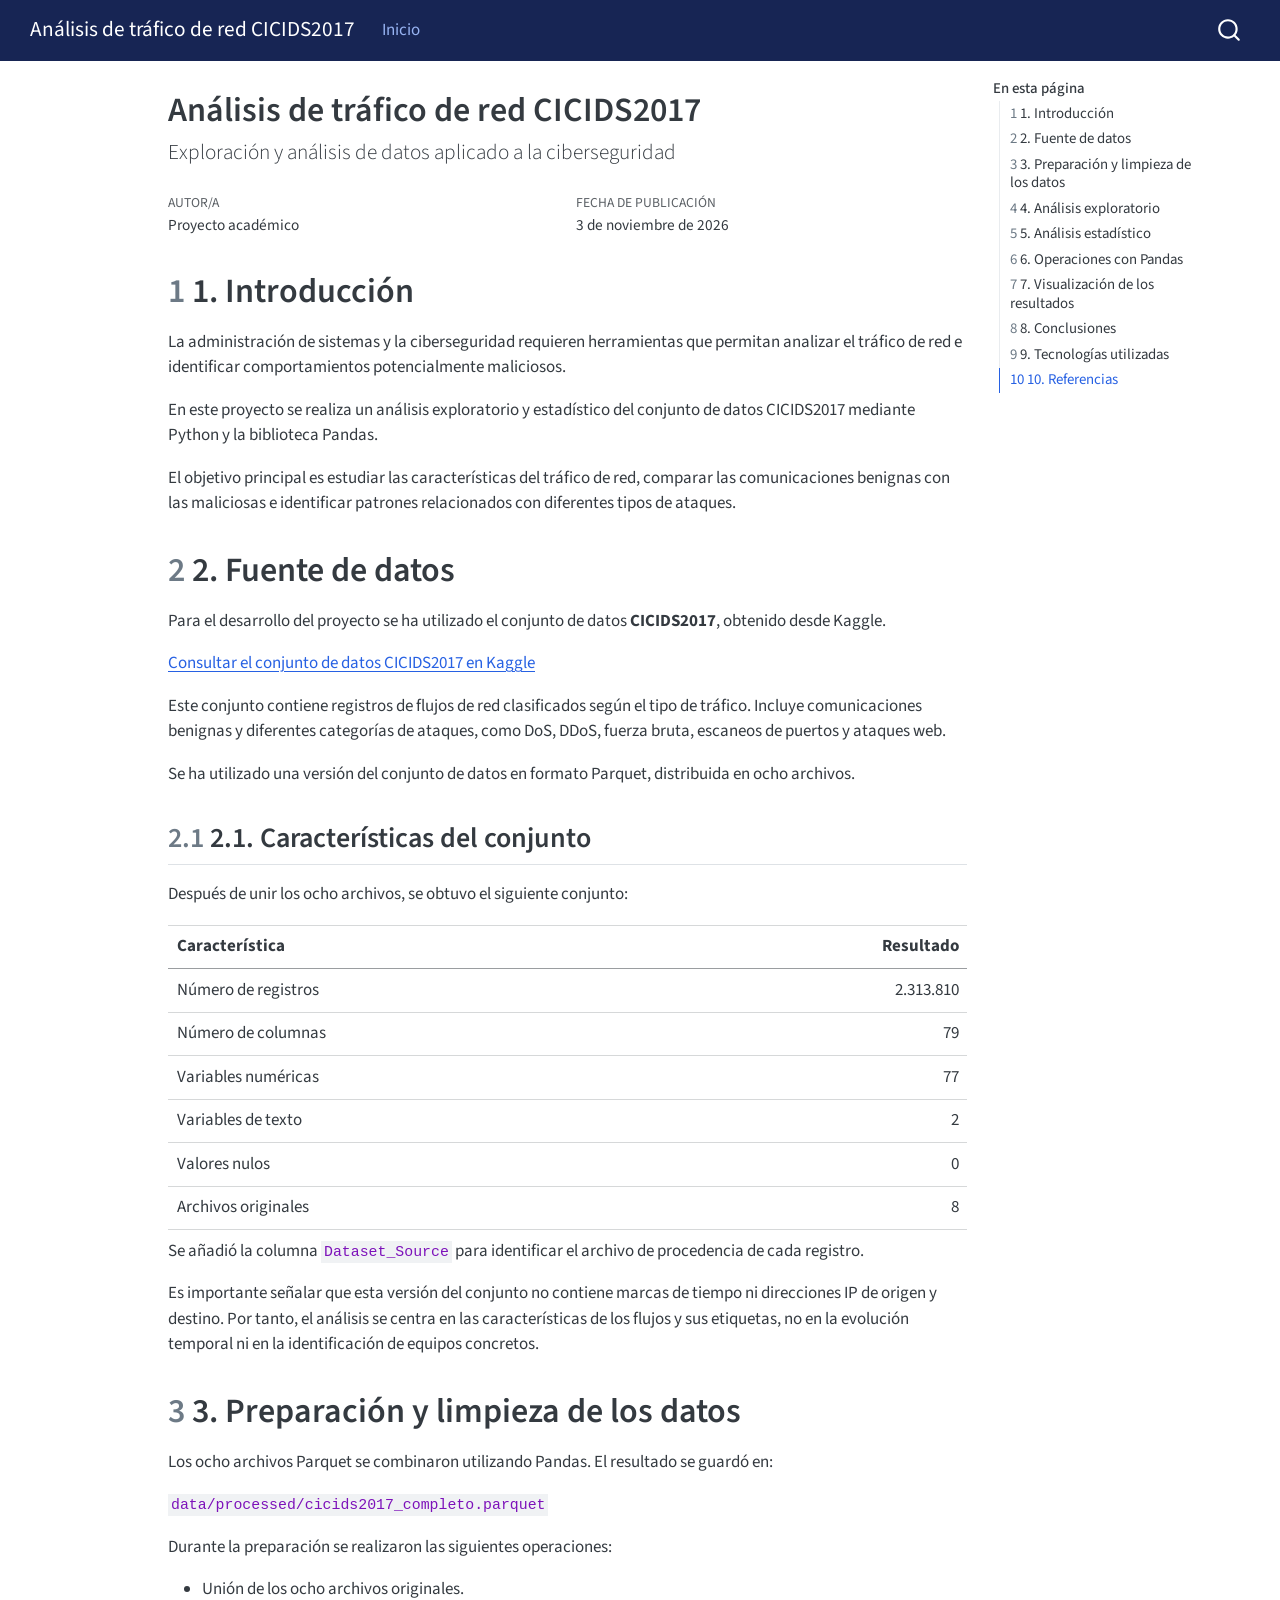
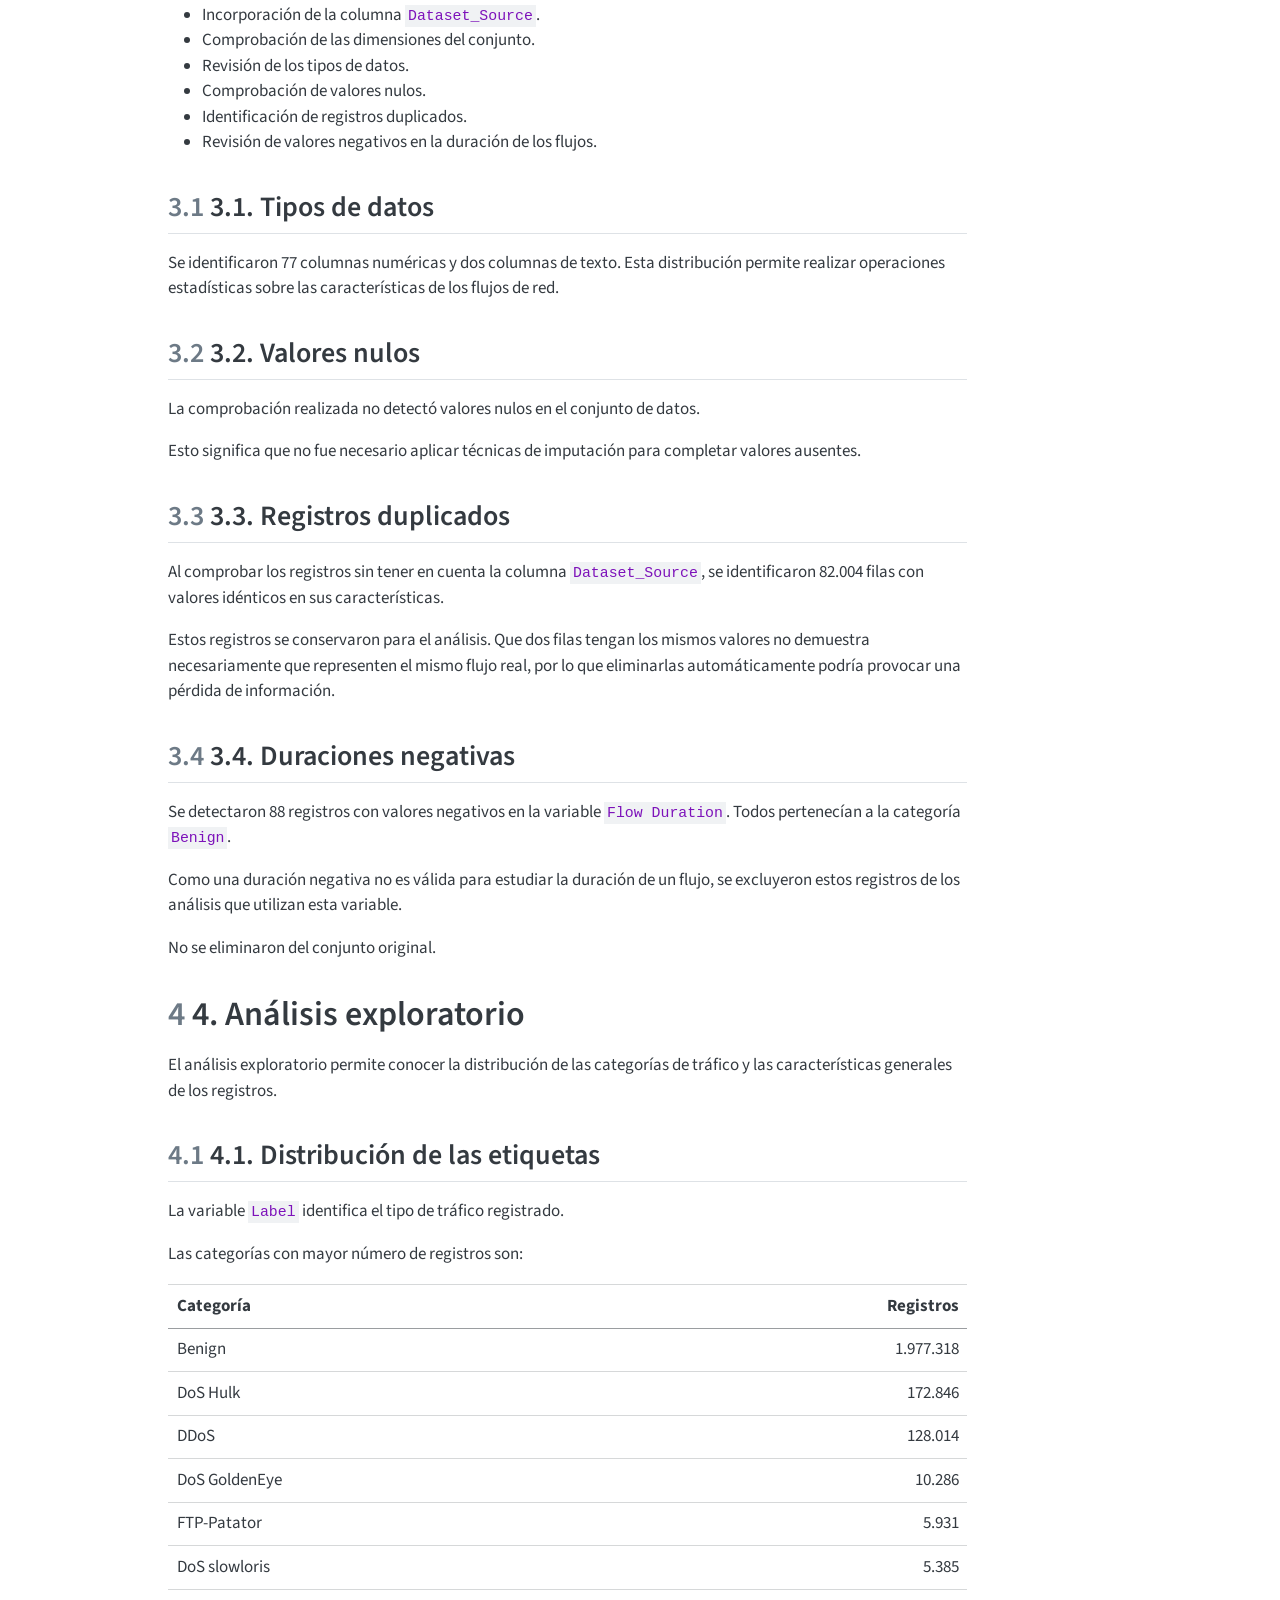
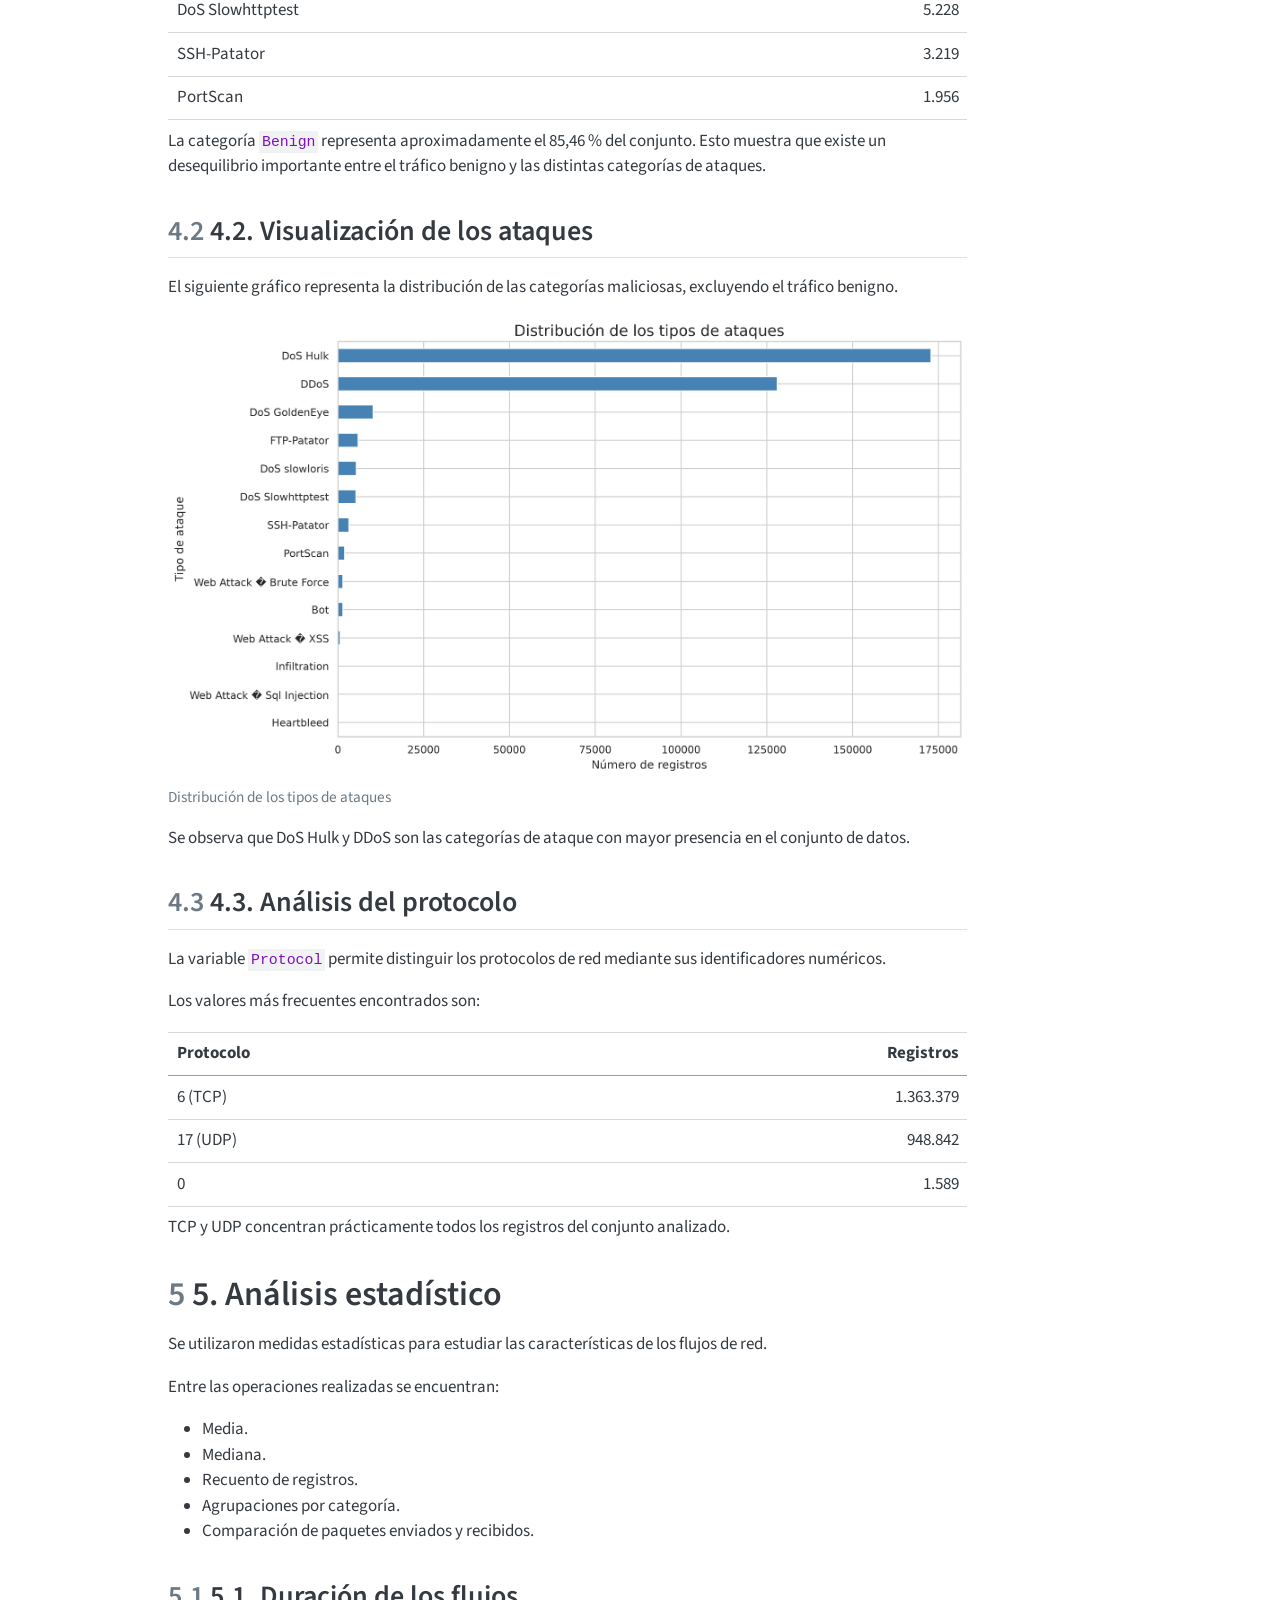
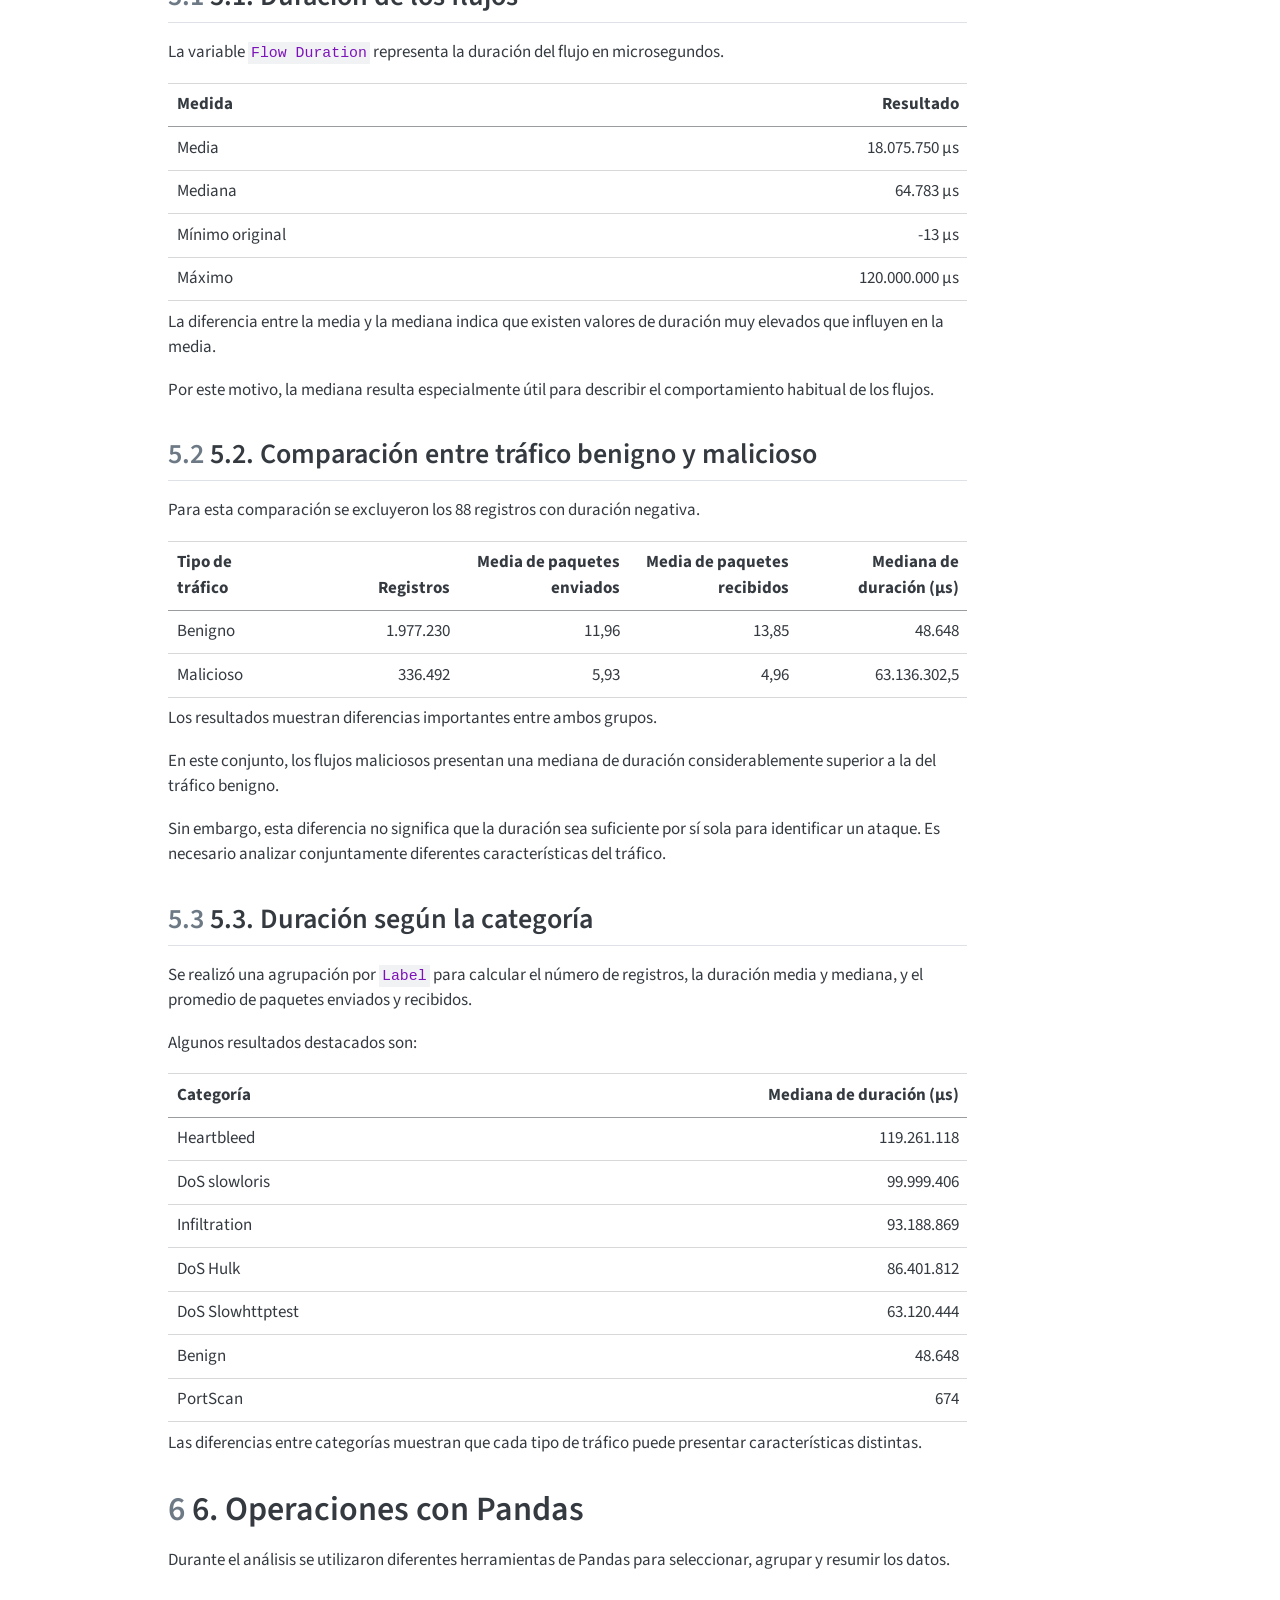
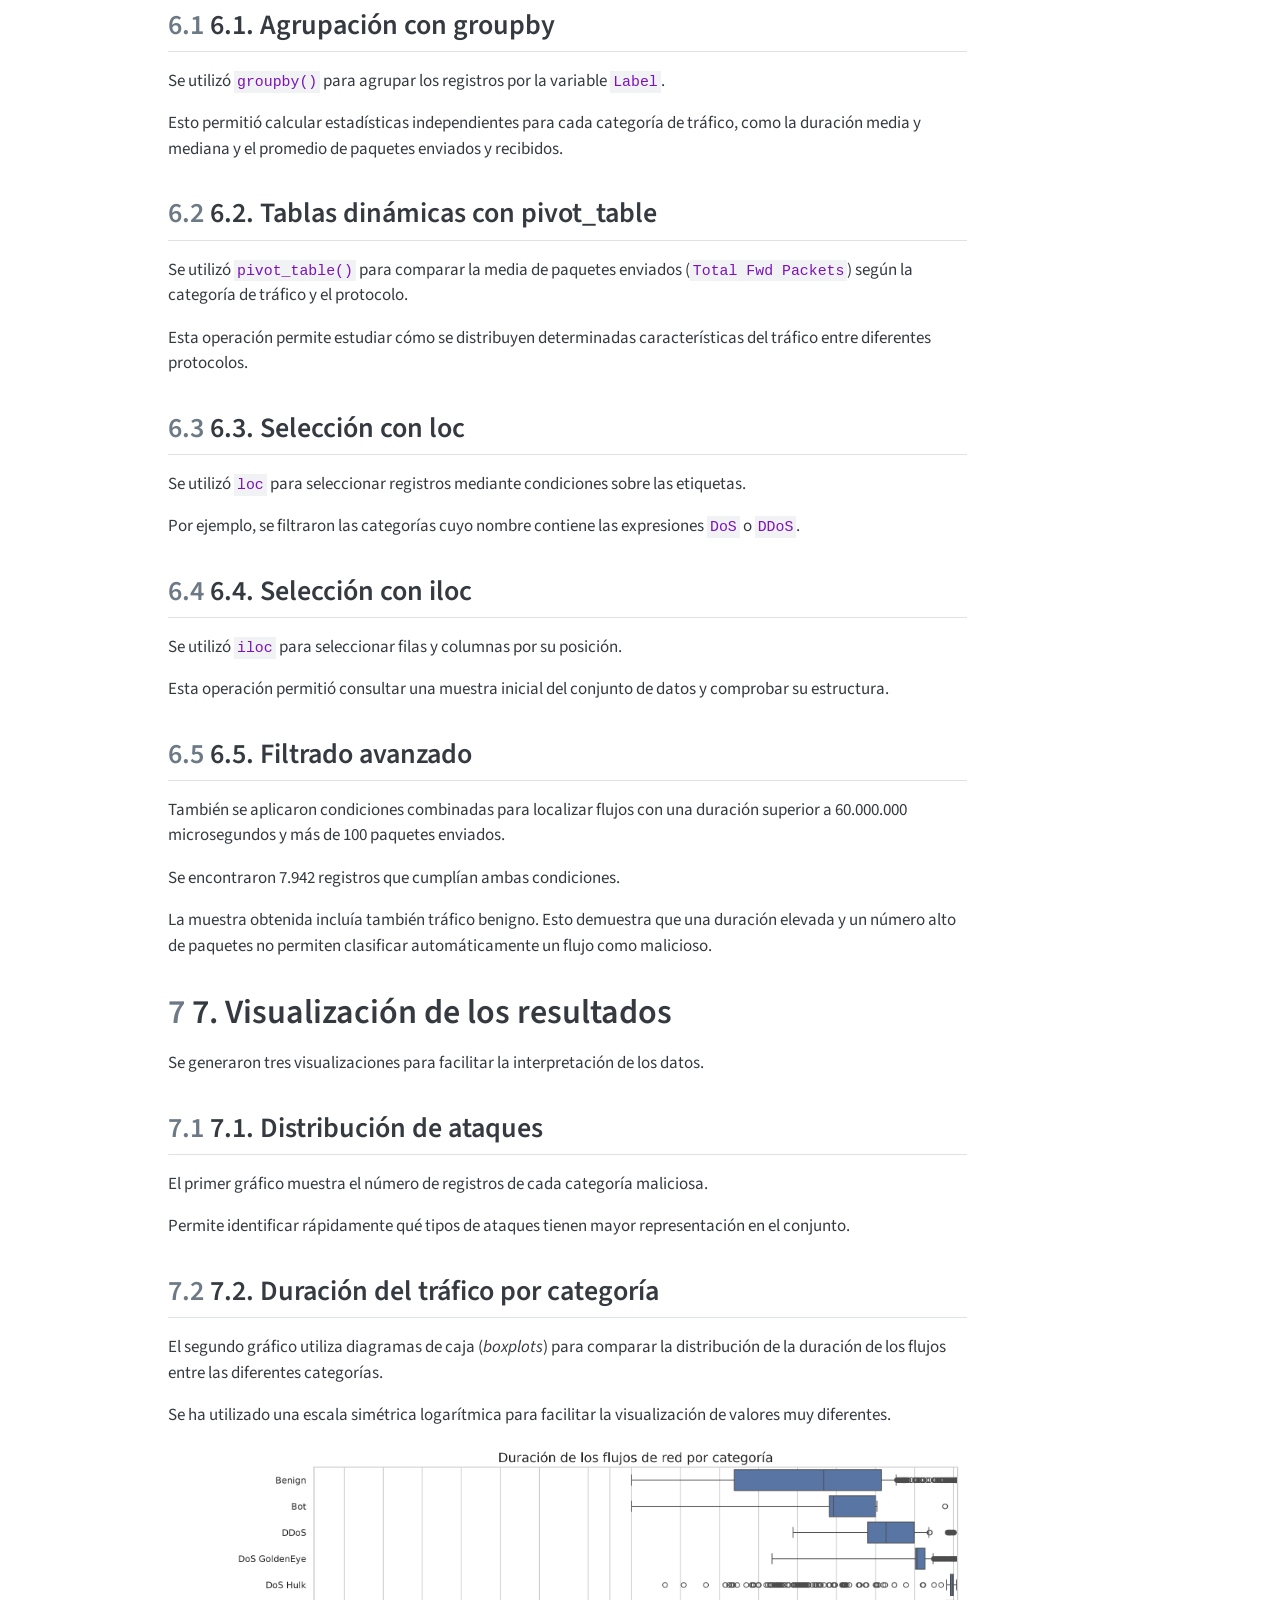
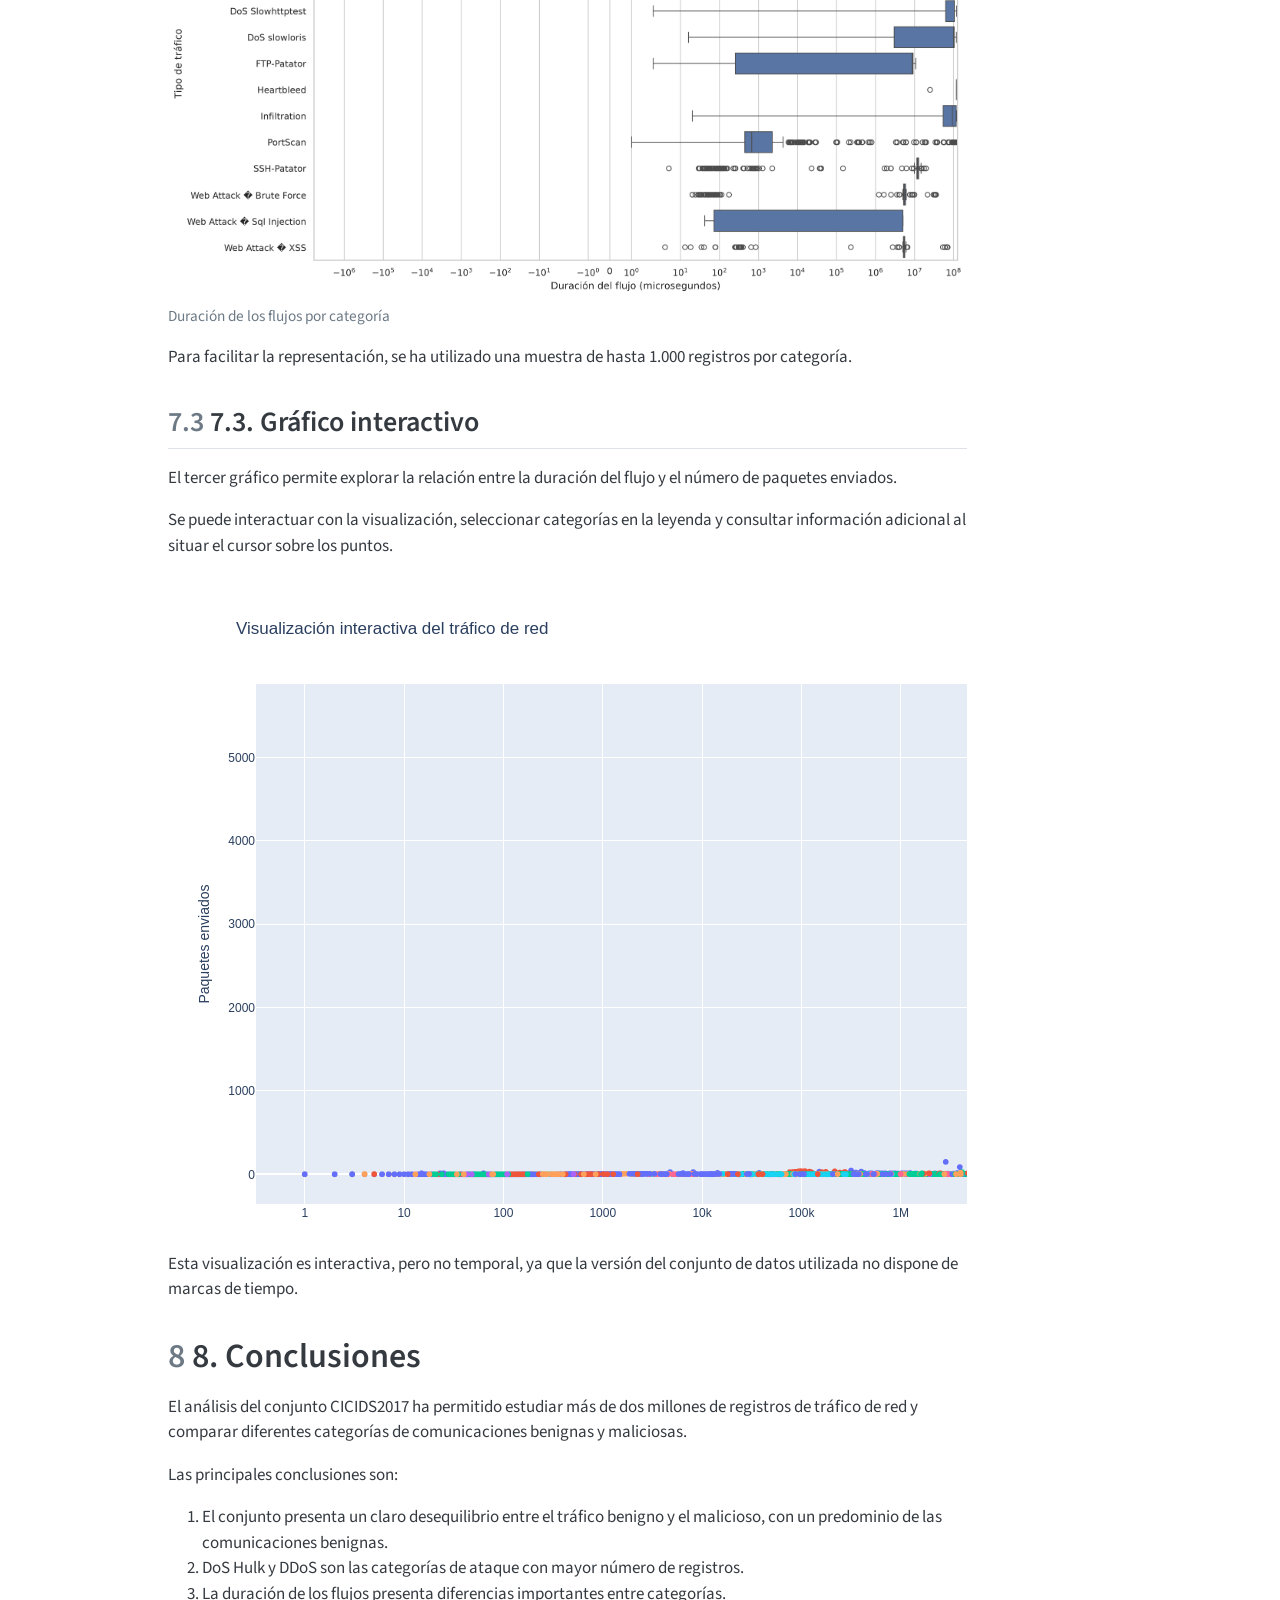
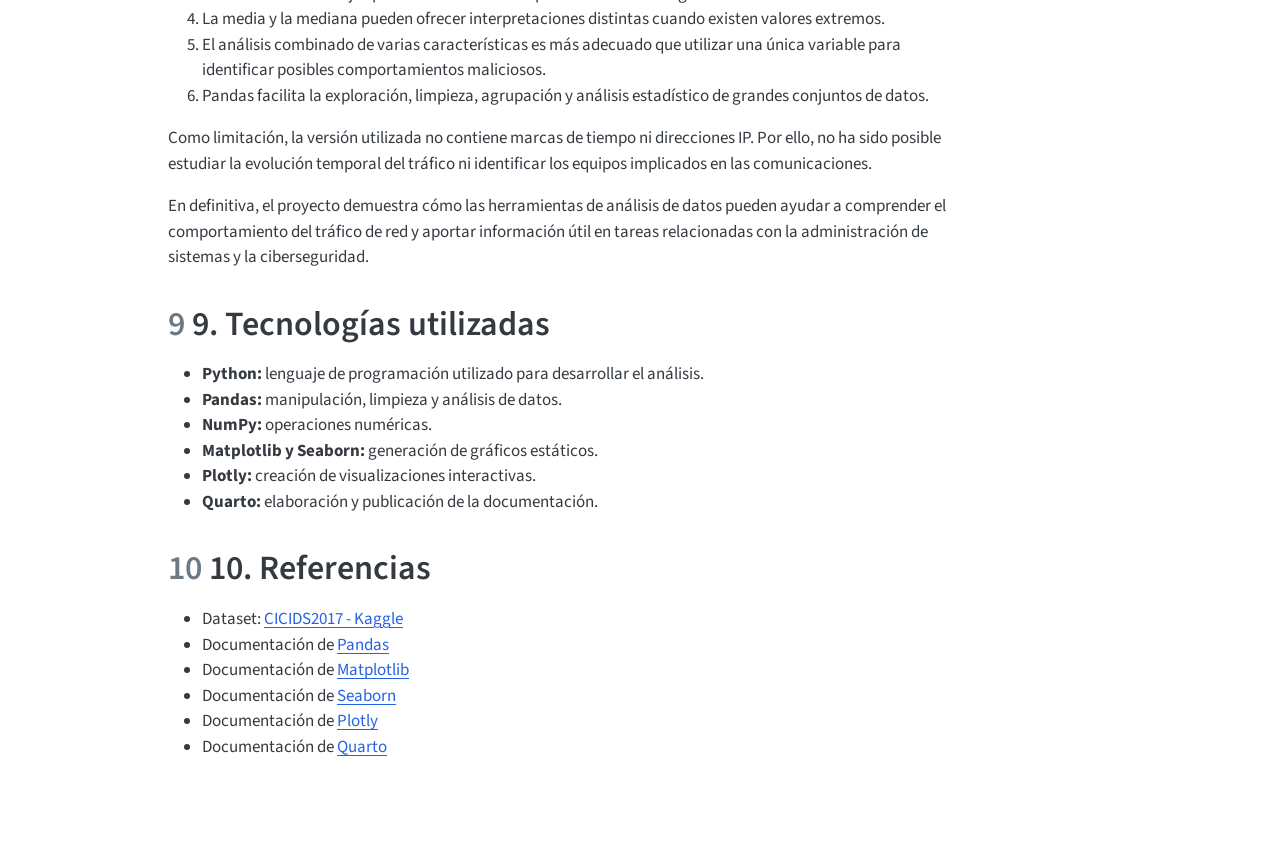
==== docs/index.html @ 54798faa "Añadir análisis CICIDS2017 y documentación web" ====
<!DOCTYPE html>
<html xmlns="http://www.w3.org/1999/xhtml" lang="es" xml:lang="es"><head>

<meta charset="utf-8">
<meta name="generator" content="quarto-1.10.18">

<meta name="viewport" content="width=device-width, initial-scale=1.0, user-scalable=yes">

<meta name="author" content="Proyecto académico">

<title>Análisis de tráfico de red CICIDS2017</title>
<style>
/* Default styles provided by pandoc.
** See https://pandoc.org/MANUAL.html#variables-for-html for config info.
*/
span.smallcaps{font-variant: small-caps;}
div.columns{display: flex; gap: 1.5em;}
div.column{flex: auto;}
@media screen {
div.columns{gap: min(4vw, 1.5em);}
div.column{overflow-x: auto;}
}
div.hanging-indent{margin-left: 1.5em; text-indent: -1.5em;}
ul.task-list{list-style: none;}
ul.task-list li input[type="checkbox"] {
  width: 0.8em;
  margin: 0 0.8em 0.2em -1em; /* quarto-specific, see https://github.com/quarto-dev/quarto-cli/issues/4556 */ 
  vertical-align: middle;
}
</style>


<script src="site_libs/quarto-nav/quarto-nav.js"></script>
<script src="site_libs/quarto-nav/headroom.min.js"></script>
<script src="site_libs/clipboard/clipboard.min.js"></script>
<script src="site_libs/quarto-search/autocomplete.umd.js"></script>
<script src="site_libs/quarto-search/fuse.min.js"></script>
<script src="site_libs/quarto-search/quarto-search.js"></script>
<meta name="quarto:offset" content="./">
<script src="site_libs/quarto-html/quarto.js" type="module"></script>
<script src="site_libs/quarto-html/tabsets/tabsets.js" type="module"></script>
<script src="site_libs/quarto-html/popper.min.js"></script>
<script src="site_libs/quarto-html/tippy.umd.min.js"></script>
<script src="site_libs/quarto-html/anchor.min.js"></script>
<link href="site_libs/quarto-html/tippy.css" rel="stylesheet">
<link href="site_libs/quarto-html/quarto-syntax-highlighting-64a204ab8560d761af7679ceaba22944.css" rel="stylesheet" id="quarto-text-highlighting-styles">
<script src="site_libs/bootstrap/bootstrap.min.js"></script>
<link href="site_libs/bootstrap/bootstrap-icons.css" rel="stylesheet">
<link href="site_libs/bootstrap/bootstrap-c10bea6539f3a18bd2d6ac4b87f05c01.min.css" rel="stylesheet" append-hash="true" id="quarto-bootstrap" data-mode="light">
<script id="quarto-search-options" type="application/json">{
  "location": "navbar",
  "copy-button": false,
  "collapse-after": 3,
  "panel-placement": "end",
  "type": "overlay",
  "limit": 50,
  "keyboard-shortcut": [
    "f",
    "/",
    "s"
  ],
  "show-item-context": false,
  "language": {
    "search-no-results-text": "No se han encontrado resultados",
    "search-matching-documents-text": "documentos encontrados",
    "search-copy-link-title": "Copiar el enlace en la búsqueda",
    "search-hide-matches-text": "Ocultar resultados adicionales",
    "search-more-match-text": "resultado adicional en este documento",
    "search-more-matches-text": "resultados adicionales en este documento",
    "search-clear-button-title": "Borrar",
    "search-text-placeholder": "",
    "search-detached-cancel-button-title": "Cancelar",
    "search-submit-button-title": "Enviar",
    "search-label": "Buscar"
  }
}</script>


</head>

<body class="nav-fixed quarto-light">

<div id="quarto-search-results"></div>
  <header id="quarto-header" class="headroom fixed-top">
    <nav class="navbar navbar-expand-lg " data-bs-theme="dark">
      <div class="navbar-container container-fluid">
      <div class="navbar-brand-container mx-auto">
    <a class="navbar-brand" href="./index.html">
    <span class="navbar-title">Análisis de tráfico de red CICIDS2017</span>
    </a>
  </div>
            <div id="quarto-search" class="" title="Buscar"></div>
          <button class="navbar-toggler" type="button" data-bs-toggle="collapse" data-bs-target="#navbarCollapse" aria-controls="navbarCollapse" role="menu" aria-expanded="false" aria-label="Navegación de palanca" onclick="if (window.quartoToggleHeadroom) { window.quartoToggleHeadroom(); }">
  <span class="navbar-toggler-icon"></span>
</button>
          <div class="collapse navbar-collapse" id="navbarCollapse">
            <ul class="navbar-nav navbar-nav-scroll me-auto">
  <li class="nav-item">
    <a class="nav-link active" href="./index.html" aria-current="page"> 
<span class="menu-text">Inicio</span></a>
  </li>  
</ul>
          </div> <!-- /navcollapse -->
            <div class="quarto-navbar-tools">
</div>
      </div> <!-- /container-fluid -->
    </nav>
</header>
<!-- content -->
<div id="quarto-content" class="quarto-container page-columns page-rows-contents page-layout-article page-navbar">
<!-- sidebar -->
<!-- margin-sidebar -->
    <div id="quarto-margin-sidebar" class="sidebar margin-sidebar">
        <nav id="TOC" role="doc-toc" class="toc-active">
    <h2 id="toc-title">En esta página</h2>
   
  <ul>
  <li><a href="#introducción" id="toc-introducción" class="nav-link active" data-scroll-target="#introducción"><span class="header-section-number">1</span> 1. Introducción</a></li>
  <li><a href="#fuente-de-datos" id="toc-fuente-de-datos" class="nav-link" data-scroll-target="#fuente-de-datos"><span class="header-section-number">2</span> 2. Fuente de datos</a>
  <ul class="collapse">
  <li><a href="#características-del-conjunto" id="toc-características-del-conjunto" class="nav-link" data-scroll-target="#características-del-conjunto"><span class="header-section-number">2.1</span> 2.1. Características del conjunto</a></li>
  </ul></li>
  <li><a href="#preparación-y-limpieza-de-los-datos" id="toc-preparación-y-limpieza-de-los-datos" class="nav-link" data-scroll-target="#preparación-y-limpieza-de-los-datos"><span class="header-section-number">3</span> 3. Preparación y limpieza de los datos</a>
  <ul class="collapse">
  <li><a href="#tipos-de-datos" id="toc-tipos-de-datos" class="nav-link" data-scroll-target="#tipos-de-datos"><span class="header-section-number">3.1</span> 3.1. Tipos de datos</a></li>
  <li><a href="#valores-nulos" id="toc-valores-nulos" class="nav-link" data-scroll-target="#valores-nulos"><span class="header-section-number">3.2</span> 3.2. Valores nulos</a></li>
  <li><a href="#registros-duplicados" id="toc-registros-duplicados" class="nav-link" data-scroll-target="#registros-duplicados"><span class="header-section-number">3.3</span> 3.3. Registros duplicados</a></li>
  <li><a href="#duraciones-negativas" id="toc-duraciones-negativas" class="nav-link" data-scroll-target="#duraciones-negativas"><span class="header-section-number">3.4</span> 3.4. Duraciones negativas</a></li>
  </ul></li>
  <li><a href="#análisis-exploratorio" id="toc-análisis-exploratorio" class="nav-link" data-scroll-target="#análisis-exploratorio"><span class="header-section-number">4</span> 4. Análisis exploratorio</a>
  <ul class="collapse">
  <li><a href="#distribución-de-las-etiquetas" id="toc-distribución-de-las-etiquetas" class="nav-link" data-scroll-target="#distribución-de-las-etiquetas"><span class="header-section-number">4.1</span> 4.1. Distribución de las etiquetas</a></li>
  <li><a href="#visualización-de-los-ataques" id="toc-visualización-de-los-ataques" class="nav-link" data-scroll-target="#visualización-de-los-ataques"><span class="header-section-number">4.2</span> 4.2. Visualización de los ataques</a></li>
  <li><a href="#análisis-del-protocolo" id="toc-análisis-del-protocolo" class="nav-link" data-scroll-target="#análisis-del-protocolo"><span class="header-section-number">4.3</span> 4.3. Análisis del protocolo</a></li>
  </ul></li>
  <li><a href="#análisis-estadístico" id="toc-análisis-estadístico" class="nav-link" data-scroll-target="#análisis-estadístico"><span class="header-section-number">5</span> 5. Análisis estadístico</a>
  <ul class="collapse">
  <li><a href="#duración-de-los-flujos" id="toc-duración-de-los-flujos" class="nav-link" data-scroll-target="#duración-de-los-flujos"><span class="header-section-number">5.1</span> 5.1. Duración de los flujos</a></li>
  <li><a href="#comparación-entre-tráfico-benigno-y-malicioso" id="toc-comparación-entre-tráfico-benigno-y-malicioso" class="nav-link" data-scroll-target="#comparación-entre-tráfico-benigno-y-malicioso"><span class="header-section-number">5.2</span> 5.2. Comparación entre tráfico benigno y malicioso</a></li>
  <li><a href="#duración-según-la-categoría" id="toc-duración-según-la-categoría" class="nav-link" data-scroll-target="#duración-según-la-categoría"><span class="header-section-number">5.3</span> 5.3. Duración según la categoría</a></li>
  </ul></li>
  <li><a href="#operaciones-con-pandas" id="toc-operaciones-con-pandas" class="nav-link" data-scroll-target="#operaciones-con-pandas"><span class="header-section-number">6</span> 6. Operaciones con Pandas</a>
  <ul class="collapse">
  <li><a href="#agrupación-con-groupby" id="toc-agrupación-con-groupby" class="nav-link" data-scroll-target="#agrupación-con-groupby"><span class="header-section-number">6.1</span> 6.1. Agrupación con groupby</a></li>
  <li><a href="#tablas-dinámicas-con-pivot_table" id="toc-tablas-dinámicas-con-pivot_table" class="nav-link" data-scroll-target="#tablas-dinámicas-con-pivot_table"><span class="header-section-number">6.2</span> 6.2. Tablas dinámicas con pivot_table</a></li>
  <li><a href="#selección-con-loc" id="toc-selección-con-loc" class="nav-link" data-scroll-target="#selección-con-loc"><span class="header-section-number">6.3</span> 6.3. Selección con loc</a></li>
  <li><a href="#selección-con-iloc" id="toc-selección-con-iloc" class="nav-link" data-scroll-target="#selección-con-iloc"><span class="header-section-number">6.4</span> 6.4. Selección con iloc</a></li>
  <li><a href="#filtrado-avanzado" id="toc-filtrado-avanzado" class="nav-link" data-scroll-target="#filtrado-avanzado"><span class="header-section-number">6.5</span> 6.5. Filtrado avanzado</a></li>
  </ul></li>
  <li><a href="#visualización-de-los-resultados" id="toc-visualización-de-los-resultados" class="nav-link" data-scroll-target="#visualización-de-los-resultados"><span class="header-section-number">7</span> 7. Visualización de los resultados</a>
  <ul class="collapse">
  <li><a href="#distribución-de-ataques" id="toc-distribución-de-ataques" class="nav-link" data-scroll-target="#distribución-de-ataques"><span class="header-section-number">7.1</span> 7.1. Distribución de ataques</a></li>
  <li><a href="#duración-del-tráfico-por-categoría" id="toc-duración-del-tráfico-por-categoría" class="nav-link" data-scroll-target="#duración-del-tráfico-por-categoría"><span class="header-section-number">7.2</span> 7.2. Duración del tráfico por categoría</a></li>
  <li><a href="#gráfico-interactivo" id="toc-gráfico-interactivo" class="nav-link" data-scroll-target="#gráfico-interactivo"><span class="header-section-number">7.3</span> 7.3. Gráfico interactivo</a></li>
  </ul></li>
  <li><a href="#conclusiones" id="toc-conclusiones" class="nav-link" data-scroll-target="#conclusiones"><span class="header-section-number">8</span> 8. Conclusiones</a></li>
  <li><a href="#tecnologías-utilizadas" id="toc-tecnologías-utilizadas" class="nav-link" data-scroll-target="#tecnologías-utilizadas"><span class="header-section-number">9</span> 9. Tecnologías utilizadas</a></li>
  <li><a href="#referencias" id="toc-referencias" class="nav-link" data-scroll-target="#referencias"><span class="header-section-number">10</span> 10. Referencias</a></li>
  </ul>
</nav>
    </div>
<!-- main -->
<main class="content" id="quarto-document-content">

<header id="title-block-header" class="quarto-title-block default">
<div class="quarto-title">
<h1 class="title">Análisis de tráfico de red CICIDS2017</h1>
<p class="subtitle lead">Exploración y análisis de datos aplicado a la ciberseguridad</p>
</div>



<div class="quarto-title-meta">

    <div>
    <div class="quarto-title-meta-heading">Autor/a</div>
    <div class="quarto-title-meta-contents">
             <p>Proyecto académico </p>
          </div>
  </div>
    
    <div>
    <div class="quarto-title-meta-heading">Fecha de publicación</div>
    <div class="quarto-title-meta-contents">
      <p class="date">3 de noviembre de 2026</p>
    </div>
  </div>
  
    
  </div>
  


</header>


<section id="introducción" class="level1" data-number="1">
<h1 data-number="1"><span class="header-section-number">1</span> 1. Introducción</h1>
<p>La administración de sistemas y la ciberseguridad requieren herramientas que permitan analizar el tráfico de red e identificar comportamientos potencialmente maliciosos.</p>
<p>En este proyecto se realiza un análisis exploratorio y estadístico del conjunto de datos CICIDS2017 mediante Python y la biblioteca Pandas.</p>
<p>El objetivo principal es estudiar las características del tráfico de red, comparar las comunicaciones benignas con las maliciosas e identificar patrones relacionados con diferentes tipos de ataques.</p>
</section>
<section id="fuente-de-datos" class="level1" data-number="2">
<h1 data-number="2"><span class="header-section-number">2</span> 2. Fuente de datos</h1>
<p>Para el desarrollo del proyecto se ha utilizado el conjunto de datos <strong>CICIDS2017</strong>, obtenido desde Kaggle.</p>
<p><a href="https://www.kaggle.com/datasets/dhoogla/cicids2017">Consultar el conjunto de datos CICIDS2017 en Kaggle</a></p>
<p>Este conjunto contiene registros de flujos de red clasificados según el tipo de tráfico. Incluye comunicaciones benignas y diferentes categorías de ataques, como DoS, DDoS, fuerza bruta, escaneos de puertos y ataques web.</p>
<p>Se ha utilizado una versión del conjunto de datos en formato Parquet, distribuida en ocho archivos.</p>
<section id="características-del-conjunto" class="level2" data-number="2.1">
<h2 data-number="2.1" class="anchored" data-anchor-id="características-del-conjunto"><span class="header-section-number">2.1</span> 2.1. Características del conjunto</h2>
<p>Después de unir los ocho archivos, se obtuvo el siguiente conjunto:</p>
<table class="caption-top table">
<thead>
<tr class="header">
<th>Característica</th>
<th style="text-align: right;">Resultado</th>
</tr>
</thead>
<tbody>
<tr class="odd">
<td>Número de registros</td>
<td style="text-align: right;">2.313.810</td>
</tr>
<tr class="even">
<td>Número de columnas</td>
<td style="text-align: right;">79</td>
</tr>
<tr class="odd">
<td>Variables numéricas</td>
<td style="text-align: right;">77</td>
</tr>
<tr class="even">
<td>Variables de texto</td>
<td style="text-align: right;">2</td>
</tr>
<tr class="odd">
<td>Valores nulos</td>
<td style="text-align: right;">0</td>
</tr>
<tr class="even">
<td>Archivos originales</td>
<td style="text-align: right;">8</td>
</tr>
</tbody>
</table>
<p>Se añadió la columna <code>Dataset_Source</code> para identificar el archivo de procedencia de cada registro.</p>
<p>Es importante señalar que esta versión del conjunto no contiene marcas de tiempo ni direcciones IP de origen y destino. Por tanto, el análisis se centra en las características de los flujos y sus etiquetas, no en la evolución temporal ni en la identificación de equipos concretos.</p>
</section>
</section>
<section id="preparación-y-limpieza-de-los-datos" class="level1" data-number="3">
<h1 data-number="3"><span class="header-section-number">3</span> 3. Preparación y limpieza de los datos</h1>
<p>Los ocho archivos Parquet se combinaron utilizando Pandas. El resultado se guardó en:</p>
<p><code>data/processed/cicids2017_completo.parquet</code></p>
<p>Durante la preparación se realizaron las siguientes operaciones:</p>
<ul>
<li>Unión de los ocho archivos originales.</li>
<li>Incorporación de la columna <code>Dataset_Source</code>.</li>
<li>Comprobación de las dimensiones del conjunto.</li>
<li>Revisión de los tipos de datos.</li>
<li>Comprobación de valores nulos.</li>
<li>Identificación de registros duplicados.</li>
<li>Revisión de valores negativos en la duración de los flujos.</li>
</ul>
<section id="tipos-de-datos" class="level2" data-number="3.1">
<h2 data-number="3.1" class="anchored" data-anchor-id="tipos-de-datos"><span class="header-section-number">3.1</span> 3.1. Tipos de datos</h2>
<p>Se identificaron 77 columnas numéricas y dos columnas de texto. Esta distribución permite realizar operaciones estadísticas sobre las características de los flujos de red.</p>
</section>
<section id="valores-nulos" class="level2" data-number="3.2">
<h2 data-number="3.2" class="anchored" data-anchor-id="valores-nulos"><span class="header-section-number">3.2</span> 3.2. Valores nulos</h2>
<p>La comprobación realizada no detectó valores nulos en el conjunto de datos.</p>
<p>Esto significa que no fue necesario aplicar técnicas de imputación para completar valores ausentes.</p>
</section>
<section id="registros-duplicados" class="level2" data-number="3.3">
<h2 data-number="3.3" class="anchored" data-anchor-id="registros-duplicados"><span class="header-section-number">3.3</span> 3.3. Registros duplicados</h2>
<p>Al comprobar los registros sin tener en cuenta la columna <code>Dataset_Source</code>, se identificaron 82.004 filas con valores idénticos en sus características.</p>
<p>Estos registros se conservaron para el análisis. Que dos filas tengan los mismos valores no demuestra necesariamente que representen el mismo flujo real, por lo que eliminarlas automáticamente podría provocar una pérdida de información.</p>
</section>
<section id="duraciones-negativas" class="level2" data-number="3.4">
<h2 data-number="3.4" class="anchored" data-anchor-id="duraciones-negativas"><span class="header-section-number">3.4</span> 3.4. Duraciones negativas</h2>
<p>Se detectaron 88 registros con valores negativos en la variable <code>Flow Duration</code>. Todos pertenecían a la categoría <code>Benign</code>.</p>
<p>Como una duración negativa no es válida para estudiar la duración de un flujo, se excluyeron estos registros de los análisis que utilizan esta variable.</p>
<p>No se eliminaron del conjunto original.</p>
</section>
</section>
<section id="análisis-exploratorio" class="level1" data-number="4">
<h1 data-number="4"><span class="header-section-number">4</span> 4. Análisis exploratorio</h1>
<p>El análisis exploratorio permite conocer la distribución de las categorías de tráfico y las características generales de los registros.</p>
<section id="distribución-de-las-etiquetas" class="level2" data-number="4.1">
<h2 data-number="4.1" class="anchored" data-anchor-id="distribución-de-las-etiquetas"><span class="header-section-number">4.1</span> 4.1. Distribución de las etiquetas</h2>
<p>La variable <code>Label</code> identifica el tipo de tráfico registrado.</p>
<p>Las categorías con mayor número de registros son:</p>
<table class="caption-top table">
<thead>
<tr class="header">
<th>Categoría</th>
<th style="text-align: right;">Registros</th>
</tr>
</thead>
<tbody>
<tr class="odd">
<td>Benign</td>
<td style="text-align: right;">1.977.318</td>
</tr>
<tr class="even">
<td>DoS Hulk</td>
<td style="text-align: right;">172.846</td>
</tr>
<tr class="odd">
<td>DDoS</td>
<td style="text-align: right;">128.014</td>
</tr>
<tr class="even">
<td>DoS GoldenEye</td>
<td style="text-align: right;">10.286</td>
</tr>
<tr class="odd">
<td>FTP-Patator</td>
<td style="text-align: right;">5.931</td>
</tr>
<tr class="even">
<td>DoS slowloris</td>
<td style="text-align: right;">5.385</td>
</tr>
<tr class="odd">
<td>DoS Slowhttptest</td>
<td style="text-align: right;">5.228</td>
</tr>
<tr class="even">
<td>SSH-Patator</td>
<td style="text-align: right;">3.219</td>
</tr>
<tr class="odd">
<td>PortScan</td>
<td style="text-align: right;">1.956</td>
</tr>
</tbody>
</table>
<p>La categoría <code>Benign</code> representa aproximadamente el 85,46 % del conjunto. Esto muestra que existe un desequilibrio importante entre el tráfico benigno y las distintas categorías de ataques.</p>
</section>
<section id="visualización-de-los-ataques" class="level2" data-number="4.2">
<h2 data-number="4.2" class="anchored" data-anchor-id="visualización-de-los-ataques"><span class="header-section-number">4.2</span> 4.2. Visualización de los ataques</h2>
<p>El siguiente gráfico representa la distribución de las categorías maliciosas, excluyendo el tráfico benigno.</p>
<div class="quarto-figure quarto-figure-center">
<figure class="figure">
<p><img src="images/01_distribucion_ataques.png" class="img-fluid figure-img"></p>
<figcaption>Distribución de los tipos de ataques</figcaption>
</figure>
</div>
<p>Se observa que DoS Hulk y DDoS son las categorías de ataque con mayor presencia en el conjunto de datos.</p>
</section>
<section id="análisis-del-protocolo" class="level2" data-number="4.3">
<h2 data-number="4.3" class="anchored" data-anchor-id="análisis-del-protocolo"><span class="header-section-number">4.3</span> 4.3. Análisis del protocolo</h2>
<p>La variable <code>Protocol</code> permite distinguir los protocolos de red mediante sus identificadores numéricos.</p>
<p>Los valores más frecuentes encontrados son:</p>
<table class="caption-top table">
<thead>
<tr class="header">
<th>Protocolo</th>
<th style="text-align: right;">Registros</th>
</tr>
</thead>
<tbody>
<tr class="odd">
<td>6 (TCP)</td>
<td style="text-align: right;">1.363.379</td>
</tr>
<tr class="even">
<td>17 (UDP)</td>
<td style="text-align: right;">948.842</td>
</tr>
<tr class="odd">
<td>0</td>
<td style="text-align: right;">1.589</td>
</tr>
</tbody>
</table>
<p>TCP y UDP concentran prácticamente todos los registros del conjunto analizado.</p>
</section>
</section>
<section id="análisis-estadístico" class="level1" data-number="5">
<h1 data-number="5"><span class="header-section-number">5</span> 5. Análisis estadístico</h1>
<p>Se utilizaron medidas estadísticas para estudiar las características de los flujos de red.</p>
<p>Entre las operaciones realizadas se encuentran:</p>
<ul>
<li>Media.</li>
<li>Mediana.</li>
<li>Recuento de registros.</li>
<li>Agrupaciones por categoría.</li>
<li>Comparación de paquetes enviados y recibidos.</li>
</ul>
<section id="duración-de-los-flujos" class="level2" data-number="5.1">
<h2 data-number="5.1" class="anchored" data-anchor-id="duración-de-los-flujos"><span class="header-section-number">5.1</span> 5.1. Duración de los flujos</h2>
<p>La variable <code>Flow Duration</code> representa la duración del flujo en microsegundos.</p>
<table class="caption-top table">
<thead>
<tr class="header">
<th>Medida</th>
<th style="text-align: right;">Resultado</th>
</tr>
</thead>
<tbody>
<tr class="odd">
<td>Media</td>
<td style="text-align: right;">18.075.750 µs</td>
</tr>
<tr class="even">
<td>Mediana</td>
<td style="text-align: right;">64.783 µs</td>
</tr>
<tr class="odd">
<td>Mínimo original</td>
<td style="text-align: right;">-13 µs</td>
</tr>
<tr class="even">
<td>Máximo</td>
<td style="text-align: right;">120.000.000 µs</td>
</tr>
</tbody>
</table>
<p>La diferencia entre la media y la mediana indica que existen valores de duración muy elevados que influyen en la media.</p>
<p>Por este motivo, la mediana resulta especialmente útil para describir el comportamiento habitual de los flujos.</p>
</section>
<section id="comparación-entre-tráfico-benigno-y-malicioso" class="level2" data-number="5.2">
<h2 data-number="5.2" class="anchored" data-anchor-id="comparación-entre-tráfico-benigno-y-malicioso"><span class="header-section-number">5.2</span> 5.2. Comparación entre tráfico benigno y malicioso</h2>
<p>Para esta comparación se excluyeron los 88 registros con duración negativa.</p>
<table class="caption-top table">
<colgroup>
<col style="width: 15%">
<col style="width: 21%">
<col style="width: 21%">
<col style="width: 21%">
<col style="width: 21%">
</colgroup>
<thead>
<tr class="header">
<th>Tipo de tráfico</th>
<th style="text-align: right;">Registros</th>
<th style="text-align: right;">Media de paquetes enviados</th>
<th style="text-align: right;">Media de paquetes recibidos</th>
<th style="text-align: right;">Mediana de duración (µs)</th>
</tr>
</thead>
<tbody>
<tr class="odd">
<td>Benigno</td>
<td style="text-align: right;">1.977.230</td>
<td style="text-align: right;">11,96</td>
<td style="text-align: right;">13,85</td>
<td style="text-align: right;">48.648</td>
</tr>
<tr class="even">
<td>Malicioso</td>
<td style="text-align: right;">336.492</td>
<td style="text-align: right;">5,93</td>
<td style="text-align: right;">4,96</td>
<td style="text-align: right;">63.136.302,5</td>
</tr>
</tbody>
</table>
<p>Los resultados muestran diferencias importantes entre ambos grupos.</p>
<p>En este conjunto, los flujos maliciosos presentan una mediana de duración considerablemente superior a la del tráfico benigno.</p>
<p>Sin embargo, esta diferencia no significa que la duración sea suficiente por sí sola para identificar un ataque. Es necesario analizar conjuntamente diferentes características del tráfico.</p>
</section>
<section id="duración-según-la-categoría" class="level2" data-number="5.3">
<h2 data-number="5.3" class="anchored" data-anchor-id="duración-según-la-categoría"><span class="header-section-number">5.3</span> 5.3. Duración según la categoría</h2>
<p>Se realizó una agrupación por <code>Label</code> para calcular el número de registros, la duración media y mediana, y el promedio de paquetes enviados y recibidos.</p>
<p>Algunos resultados destacados son:</p>
<table class="caption-top table">
<thead>
<tr class="header">
<th>Categoría</th>
<th style="text-align: right;">Mediana de duración (µs)</th>
</tr>
</thead>
<tbody>
<tr class="odd">
<td>Heartbleed</td>
<td style="text-align: right;">119.261.118</td>
</tr>
<tr class="even">
<td>DoS slowloris</td>
<td style="text-align: right;">99.999.406</td>
</tr>
<tr class="odd">
<td>Infiltration</td>
<td style="text-align: right;">93.188.869</td>
</tr>
<tr class="even">
<td>DoS Hulk</td>
<td style="text-align: right;">86.401.812</td>
</tr>
<tr class="odd">
<td>DoS Slowhttptest</td>
<td style="text-align: right;">63.120.444</td>
</tr>
<tr class="even">
<td>Benign</td>
<td style="text-align: right;">48.648</td>
</tr>
<tr class="odd">
<td>PortScan</td>
<td style="text-align: right;">674</td>
</tr>
</tbody>
</table>
<p>Las diferencias entre categorías muestran que cada tipo de tráfico puede presentar características distintas.</p>
</section>
</section>
<section id="operaciones-con-pandas" class="level1" data-number="6">
<h1 data-number="6"><span class="header-section-number">6</span> 6. Operaciones con Pandas</h1>
<p>Durante el análisis se utilizaron diferentes herramientas de Pandas para seleccionar, agrupar y resumir los datos.</p>
<section id="agrupación-con-groupby" class="level2" data-number="6.1">
<h2 data-number="6.1" class="anchored" data-anchor-id="agrupación-con-groupby"><span class="header-section-number">6.1</span> 6.1. Agrupación con groupby</h2>
<p>Se utilizó <code>groupby()</code> para agrupar los registros por la variable <code>Label</code>.</p>
<p>Esto permitió calcular estadísticas independientes para cada categoría de tráfico, como la duración media y mediana y el promedio de paquetes enviados y recibidos.</p>
</section>
<section id="tablas-dinámicas-con-pivot_table" class="level2" data-number="6.2">
<h2 data-number="6.2" class="anchored" data-anchor-id="tablas-dinámicas-con-pivot_table"><span class="header-section-number">6.2</span> 6.2. Tablas dinámicas con pivot_table</h2>
<p>Se utilizó <code>pivot_table()</code> para comparar la media de paquetes enviados (<code>Total Fwd Packets</code>) según la categoría de tráfico y el protocolo.</p>
<p>Esta operación permite estudiar cómo se distribuyen determinadas características del tráfico entre diferentes protocolos.</p>
</section>
<section id="selección-con-loc" class="level2" data-number="6.3">
<h2 data-number="6.3" class="anchored" data-anchor-id="selección-con-loc"><span class="header-section-number">6.3</span> 6.3. Selección con loc</h2>
<p>Se utilizó <code>loc</code> para seleccionar registros mediante condiciones sobre las etiquetas.</p>
<p>Por ejemplo, se filtraron las categorías cuyo nombre contiene las expresiones <code>DoS</code> o <code>DDoS</code>.</p>
</section>
<section id="selección-con-iloc" class="level2" data-number="6.4">
<h2 data-number="6.4" class="anchored" data-anchor-id="selección-con-iloc"><span class="header-section-number">6.4</span> 6.4. Selección con iloc</h2>
<p>Se utilizó <code>iloc</code> para seleccionar filas y columnas por su posición.</p>
<p>Esta operación permitió consultar una muestra inicial del conjunto de datos y comprobar su estructura.</p>
</section>
<section id="filtrado-avanzado" class="level2" data-number="6.5">
<h2 data-number="6.5" class="anchored" data-anchor-id="filtrado-avanzado"><span class="header-section-number">6.5</span> 6.5. Filtrado avanzado</h2>
<p>También se aplicaron condiciones combinadas para localizar flujos con una duración superior a 60.000.000 microsegundos y más de 100 paquetes enviados.</p>
<p>Se encontraron 7.942 registros que cumplían ambas condiciones.</p>
<p>La muestra obtenida incluía también tráfico benigno. Esto demuestra que una duración elevada y un número alto de paquetes no permiten clasificar automáticamente un flujo como malicioso.</p>
</section>
</section>
<section id="visualización-de-los-resultados" class="level1" data-number="7">
<h1 data-number="7"><span class="header-section-number">7</span> 7. Visualización de los resultados</h1>
<p>Se generaron tres visualizaciones para facilitar la interpretación de los datos.</p>
<section id="distribución-de-ataques" class="level2" data-number="7.1">
<h2 data-number="7.1" class="anchored" data-anchor-id="distribución-de-ataques"><span class="header-section-number">7.1</span> 7.1. Distribución de ataques</h2>
<p>El primer gráfico muestra el número de registros de cada categoría maliciosa.</p>
<p>Permite identificar rápidamente qué tipos de ataques tienen mayor representación en el conjunto.</p>
</section>
<section id="duración-del-tráfico-por-categoría" class="level2" data-number="7.2">
<h2 data-number="7.2" class="anchored" data-anchor-id="duración-del-tráfico-por-categoría"><span class="header-section-number">7.2</span> 7.2. Duración del tráfico por categoría</h2>
<p>El segundo gráfico utiliza diagramas de caja (<em>boxplots</em>) para comparar la distribución de la duración de los flujos entre las diferentes categorías.</p>
<p>Se ha utilizado una escala simétrica logarítmica para facilitar la visualización de valores muy diferentes.</p>
<div class="quarto-figure quarto-figure-center">
<figure class="figure">
<p><img src="images/02_duracion_trafico.png" class="img-fluid figure-img"></p>
<figcaption>Duración de los flujos por categoría</figcaption>
</figure>
</div>
<p>Para facilitar la representación, se ha utilizado una muestra de hasta 1.000 registros por categoría.</p>
</section>
<section id="gráfico-interactivo" class="level2" data-number="7.3">
<h2 data-number="7.3" class="anchored" data-anchor-id="gráfico-interactivo"><span class="header-section-number">7.3</span> 7.3. Gráfico interactivo</h2>
<p>El tercer gráfico permite explorar la relación entre la duración del flujo y el número de paquetes enviados.</p>
<p>Se puede interactuar con la visualización, seleccionar categorías en la leyenda y consultar información adicional al situar el cursor sobre los puntos.</p>
<iframe src="images/03_trafico_interactivo.html" width="100%" height="650px" title="Visualización interactiva del tráfico de red">
</iframe>
<p>Esta visualización es interactiva, pero no temporal, ya que la versión del conjunto de datos utilizada no dispone de marcas de tiempo.</p>
</section>
</section>
<section id="conclusiones" class="level1" data-number="8">
<h1 data-number="8"><span class="header-section-number">8</span> 8. Conclusiones</h1>
<p>El análisis del conjunto CICIDS2017 ha permitido estudiar más de dos millones de registros de tráfico de red y comparar diferentes categorías de comunicaciones benignas y maliciosas.</p>
<p>Las principales conclusiones son:</p>
<ol type="1">
<li>El conjunto presenta un claro desequilibrio entre el tráfico benigno y el malicioso, con un predominio de las comunicaciones benignas.</li>
<li>DoS Hulk y DDoS son las categorías de ataque con mayor número de registros.</li>
<li>La duración de los flujos presenta diferencias importantes entre categorías.</li>
<li>La media y la mediana pueden ofrecer interpretaciones distintas cuando existen valores extremos.</li>
<li>El análisis combinado de varias características es más adecuado que utilizar una única variable para identificar posibles comportamientos maliciosos.</li>
<li>Pandas facilita la exploración, limpieza, agrupación y análisis estadístico de grandes conjuntos de datos.</li>
</ol>
<p>Como limitación, la versión utilizada no contiene marcas de tiempo ni direcciones IP. Por ello, no ha sido posible estudiar la evolución temporal del tráfico ni identificar los equipos implicados en las comunicaciones.</p>
<p>En definitiva, el proyecto demuestra cómo las herramientas de análisis de datos pueden ayudar a comprender el comportamiento del tráfico de red y aportar información útil en tareas relacionadas con la administración de sistemas y la ciberseguridad.</p>
</section>
<section id="tecnologías-utilizadas" class="level1" data-number="9">
<h1 data-number="9"><span class="header-section-number">9</span> 9. Tecnologías utilizadas</h1>
<ul>
<li><strong>Python:</strong> lenguaje de programación utilizado para desarrollar el análisis.</li>
<li><strong>Pandas:</strong> manipulación, limpieza y análisis de datos.</li>
<li><strong>NumPy:</strong> operaciones numéricas.</li>
<li><strong>Matplotlib y Seaborn:</strong> generación de gráficos estáticos.</li>
<li><strong>Plotly:</strong> creación de visualizaciones interactivas.</li>
<li><strong>Quarto:</strong> elaboración y publicación de la documentación.</li>
</ul>
</section>
<section id="referencias" class="level1" data-number="10">
<h1 data-number="10"><span class="header-section-number">10</span> 10. Referencias</h1>
<ul>
<li>Dataset: <a href="https://www.kaggle.com/datasets/dhoogla/cicids2017">CICIDS2017 - Kaggle</a></li>
<li>Documentación de <a href="https://pandas.pydata.org/docs/">Pandas</a></li>
<li>Documentación de <a href="https://matplotlib.org/stable/">Matplotlib</a></li>
<li>Documentación de <a href="https://seaborn.pydata.org/">Seaborn</a></li>
<li>Documentación de <a href="https://plotly.com/python/">Plotly</a></li>
<li>Documentación de <a href="https://quarto.org/docs/">Quarto</a></li>
</ul>


</section>

</main> <!-- /main -->
<script id="quarto-html-after-body" type="application/javascript">
  window.document.addEventListener("DOMContentLoaded", function (event) {
    const icon = "";
    const anchorJS = new window.AnchorJS();
    anchorJS.options = {
      placement: 'right',
      icon: icon
    };
    anchorJS.add('.anchored');
    const isCodeAnnotation = (el) => {
      for (const clz of el.classList) {
        if (clz.startsWith('code-annotation-')) {                     
          return true;
        }
      }
      return false;
    }
    const onCopySuccess = function(e) {
      // button target
      const button = e.trigger;
      // don't keep focus
      button.blur();
      // flash "checked"
      button.classList.add('code-copy-button-checked');
      var currentTitle = button.getAttribute("title");
      button.setAttribute("title", "Copiado");
      let tooltip;
      if (window.bootstrap) {
        button.setAttribute("data-bs-toggle", "tooltip");
        button.setAttribute("data-bs-placement", "left");
        button.setAttribute("data-bs-title", "Copiado");
        tooltip = new bootstrap.Tooltip(button, 
          { trigger: "manual", 
            customClass: "code-copy-button-tooltip",
            offset: [0, -8]});
        tooltip.show();    
      }
      setTimeout(function() {
        if (tooltip) {
          tooltip.hide();
          button.removeAttribute("data-bs-title");
          button.removeAttribute("data-bs-toggle");
          button.removeAttribute("data-bs-placement");
        }
        button.setAttribute("title", currentTitle);
        button.classList.remove('code-copy-button-checked');
      }, 1000);
      // clear code selection
      e.clearSelection();
    }
    const getTextToCopy = function(trigger) {
      const outerScaffold = trigger.parentElement.cloneNode(true);
      const codeEl = outerScaffold.querySelector('code');
      for (const childEl of codeEl.children) {
        if (isCodeAnnotation(childEl)) {
          childEl.remove();
        }
      }
      return codeEl.innerText;
    }
    const clipboard = new window.ClipboardJS('.code-copy-button:not([data-in-quarto-modal])', {
      text: getTextToCopy
    });
    clipboard.on('success', onCopySuccess);
    if (window.document.getElementById('quarto-embedded-source-code-modal')) {
      const clipboardModal = new window.ClipboardJS('.code-copy-button[data-in-quarto-modal]', {
        text: getTextToCopy,
        container: window.document.getElementById('quarto-embedded-source-code-modal')
      });
      clipboardModal.on('success', onCopySuccess);
    }
      var localhostRegex = new RegExp(/^(?:http|https):\/\/localhost\:?[0-9]*\//);
      var mailtoRegex = new RegExp(/^mailto:/);
        var filterRegex = new RegExp('/' + window.location.host + '/');
      var isInternal = (href) => {
          return filterRegex.test(href) || localhostRegex.test(href) || mailtoRegex.test(href);
      }
      // Inspect non-navigation links and adorn them if external
     var links = window.document.querySelectorAll('a[href]:not(.nav-link):not(.navbar-brand):not(.toc-action):not(.sidebar-link):not(.sidebar-item-toggle):not(.pagination-link):not(.no-external):not([aria-hidden]):not(.dropdown-item):not(.quarto-navigation-tool):not(.about-link)');
      for (var i=0; i<links.length; i++) {
        const link = links[i];
        if (!isInternal(link.href)) {
          // undo the damage that might have been done by quarto-nav.js in the case of
          // links that we want to consider external
          if (link.dataset.originalHref !== undefined) {
            link.href = link.dataset.originalHref;
          }
        }
      }
    function tippyHover(el, contentFn, onTriggerFn, onUntriggerFn) {
      const config = {
        allowHTML: true,
        maxWidth: 500,
        delay: 100,
        arrow: false,
        appendTo: function(el) {
            return el.parentElement;
        },
        interactive: true,
        interactiveBorder: 10,
        theme: 'quarto',
        placement: 'bottom-start',
      };
      if (contentFn) {
        config.content = contentFn;
      }
      if (onTriggerFn) {
        config.onTrigger = onTriggerFn;
      }
      if (onUntriggerFn) {
        config.onUntrigger = onUntriggerFn;
      }
      window.tippy(el, config); 
    }
    const noterefs = window.document.querySelectorAll('a[role="doc-noteref"]');
    for (var i=0; i<noterefs.length; i++) {
      const ref = noterefs[i];
      tippyHover(ref, function() {
        // use id or data attribute instead here
        let href = ref.getAttribute('data-footnote-href') || ref.getAttribute('href');
        try { href = new URL(href).hash; } catch {}
        const id = href.replace(/^#\/?/, "");
        const note = window.document.getElementById(id);
        if (note) {
          return note.innerHTML;
        } else {
          return "";
        }
      });
    }
    const xrefs = window.document.querySelectorAll('a.quarto-xref');
    const processXRef = (id, note) => {
      // Strip column container classes
      const stripColumnClz = (el) => {
        el.classList.remove("page-full", "page-columns");
        if (el.children) {
          for (const child of el.children) {
            stripColumnClz(child);
          }
        }
      }
      stripColumnClz(note)
      if (id === null || id.startsWith('sec-')) {
        // Special case sections, only their first couple elements
        const container = document.createElement("div");
        if (note.children && note.children.length > 2) {
          container.appendChild(note.children[0].cloneNode(true));
          for (let i = 1; i < note.children.length; i++) {
            const child = note.children[i];
            if (child.tagName === "P" && child.innerText === "") {
              continue;
            } else {
              container.appendChild(child.cloneNode(true));
              break;
            }
          }
          if (window.Quarto?.typesetMath) {
            window.Quarto.typesetMath(container);
          }
          return container.innerHTML
        } else {
          if (window.Quarto?.typesetMath) {
            window.Quarto.typesetMath(note);
          }
          return note.innerHTML;
        }
      } else {
        // Remove any anchor links if they are present
        const anchorLink = note.querySelector('a.anchorjs-link');
        if (anchorLink) {
          anchorLink.remove();
        }
        if (window.Quarto?.typesetMath) {
          window.Quarto.typesetMath(note);
        }
        if (note.classList.contains("callout")) {
          return note.outerHTML;
        } else {
          return note.innerHTML;
        }
      }
    }
    for (var i=0; i<xrefs.length; i++) {
      const xref = xrefs[i];
      tippyHover(xref, undefined, function(instance) {
        instance.disable();
        let url = xref.getAttribute('href');
        let hash = undefined; 
        if (url.startsWith('#')) {
          hash = url;
        } else {
          try { hash = new URL(url).hash; } catch {}
        }
        if (hash) {
          const id = hash.replace(/^#\/?/, "");
          const note = window.document.getElementById(id);
          if (note !== null) {
            try {
              const html = processXRef(id, note.cloneNode(true));
              instance.setContent(html);
            } finally {
              instance.enable();
              instance.show();
            }
          } else {
            // See if we can fetch this
            fetch(url.split('#')[0])
            .then(res => res.text())
            .then(html => {
              const parser = new DOMParser();
              const htmlDoc = parser.parseFromString(html, "text/html");
              const note = htmlDoc.getElementById(id);
              if (note !== null) {
                const html = processXRef(id, note);
                instance.setContent(html);
              } 
            }).finally(() => {
              instance.enable();
              instance.show();
            });
          }
        } else {
          // See if we can fetch a full url (with no hash to target)
          // This is a special case and we should probably do some content thinning / targeting
          fetch(url)
          .then(res => res.text())
          .then(html => {
            const parser = new DOMParser();
            const htmlDoc = parser.parseFromString(html, "text/html");
            const note = htmlDoc.querySelector('main.content');
            if (note !== null) {
              // This should only happen for chapter cross references
              // (since there is no id in the URL)
              // remove the first header
              if (note.children.length > 0 && note.children[0].tagName === "HEADER") {
                note.children[0].remove();
              }
              const html = processXRef(null, note);
              instance.setContent(html);
            } 
          }).finally(() => {
            instance.enable();
            instance.show();
          });
        }
      }, function(instance) {
      });
    }
        let selectedAnnoteEl;
        const selectorForAnnotation = ( cell, annotation) => {
          let cellAttr = 'data-code-cell="' + cell + '"';
          let lineAttr = 'data-code-annotation="' +  annotation + '"';
          const selector = 'span[' + cellAttr + '][' + lineAttr + ']';
          return selector;
        }
        const selectCodeLines = (annoteEl) => {
          const doc = window.document;
          const targetCell = annoteEl.getAttribute("data-target-cell");
          const targetAnnotation = annoteEl.getAttribute("data-target-annotation");
          const annoteSpan = window.document.querySelector(selectorForAnnotation(targetCell, targetAnnotation));
          const lines = annoteSpan.getAttribute("data-code-lines").split(",");
          const lineIds = lines.map((line) => {
            return targetCell + "-" + line;
          })
          let top = null;
          let height = null;
          let parent = null;
          if (lineIds.length > 0) {
              //compute the position of the single el (top and bottom and make a div)
              const el = window.document.getElementById(lineIds[0]);
              top = el.offsetTop;
              height = el.offsetHeight;
              parent = el.parentElement.parentElement;
            if (lineIds.length > 1) {
              const lastEl = window.document.getElementById(lineIds[lineIds.length - 1]);
              const bottom = lastEl.offsetTop + lastEl.offsetHeight;
              height = bottom - top;
            }
            if (top !== null && height !== null && parent !== null) {
              // cook up a div (if necessary) and position it 
              let div = window.document.getElementById("code-annotation-line-highlight");
              if (div === null) {
                div = window.document.createElement("div");
                div.setAttribute("id", "code-annotation-line-highlight");
                div.style.position = 'absolute';
                parent.appendChild(div);
              }
              div.style.top = top - 2 + "px";
              div.style.height = height + 4 + "px";
              div.style.left = 0;
              let gutterDiv = window.document.getElementById("code-annotation-line-highlight-gutter");
              if (gutterDiv === null) {
                gutterDiv = window.document.createElement("div");
                gutterDiv.setAttribute("id", "code-annotation-line-highlight-gutter");
                gutterDiv.style.position = 'absolute';
                const codeCell = window.document.getElementById(targetCell);
                const gutter = codeCell.querySelector('.code-annotation-gutter');
                gutter.appendChild(gutterDiv);
              }
              gutterDiv.style.top = top - 2 + "px";
              gutterDiv.style.height = height + 4 + "px";
            }
            selectedAnnoteEl = annoteEl;
          }
        };
        const unselectCodeLines = () => {
          const elementsIds = ["code-annotation-line-highlight", "code-annotation-line-highlight-gutter"];
          elementsIds.forEach((elId) => {
            const div = window.document.getElementById(elId);
            if (div) {
              div.remove();
            }
          });
          selectedAnnoteEl = undefined;
        };
          // Handle positioning of the toggle
      window.addEventListener(
        "resize",
        throttle(() => {
          elRect = undefined;
          if (selectedAnnoteEl) {
            selectCodeLines(selectedAnnoteEl);
          }
        }, 10)
      );
      function throttle(fn, ms) {
      let throttle = false;
      let timer;
        return (...args) => {
          if(!throttle) { // first call gets through
              fn.apply(this, args);
              throttle = true;
          } else { // all the others get throttled
              if(timer) clearTimeout(timer); // cancel #2
              timer = setTimeout(() => {
                fn.apply(this, args);
                timer = throttle = false;
              }, ms);
          }
        };
      }
        // Attach click handler to the DT
        const annoteDls = window.document.querySelectorAll('dt[data-target-cell]');
        for (const annoteDlNode of annoteDls) {
          annoteDlNode.addEventListener('click', (event) => {
            const clickedEl = event.target;
            if (clickedEl !== selectedAnnoteEl) {
              unselectCodeLines();
              const activeEl = window.document.querySelector('dt[data-target-cell].code-annotation-active');
              if (activeEl) {
                activeEl.classList.remove('code-annotation-active');
              }
              selectCodeLines(clickedEl);
              clickedEl.classList.add('code-annotation-active');
            } else {
              // Unselect the line
              unselectCodeLines();
              clickedEl.classList.remove('code-annotation-active');
            }
          });
        }
    const findCites = (el) => {
      const parentEl = el.parentElement;
      if (parentEl) {
        const cites = parentEl.dataset.cites;
        if (cites) {
          return {
            el,
            cites: cites.split(' ')
          };
        } else {
          return findCites(el.parentElement)
        }
      } else {
        return undefined;
      }
    };
    var bibliorefs = window.document.querySelectorAll('a[role="doc-biblioref"]');
    for (var i=0; i<bibliorefs.length; i++) {
      const ref = bibliorefs[i];
      const citeInfo = findCites(ref);
      if (citeInfo) {
        tippyHover(citeInfo.el, function() {
          var popup = window.document.createElement('div');
          citeInfo.cites.forEach(function(cite) {
            var citeDiv = window.document.createElement('div');
            citeDiv.classList.add('hanging-indent');
            citeDiv.classList.add('csl-entry');
            var biblioDiv = window.document.getElementById('ref-' + cite);
            if (biblioDiv) {
              citeDiv.innerHTML = biblioDiv.innerHTML;
            }
            popup.appendChild(citeDiv);
          });
          return popup.innerHTML;
        });
      }
    }
  });
  </script>
</div> <!-- /content -->




</body></html>
---- docs/site_libs/quarto-html/tippy.css ----
.tippy-box[data-animation=fade][data-state=hidden]{opacity:0}[data-tippy-root]{max-width:calc(100vw - 10px)}.tippy-box{position:relative;background-color:#333;color:#fff;border-radius:4px;font-size:14px;line-height:1.4;white-space:normal;outline:0;transition-property:transform,visibility,opacity}.tippy-box[data-placement^=top]>.tippy-arrow{bottom:0}.tippy-box[data-placement^=top]>.tippy-arrow:before{bottom:-7px;left:0;border-width:8px 8px 0;border-top-color:initial;transform-origin:center top}.tippy-box[data-placement^=bottom]>.tippy-arrow{top:0}.tippy-box[data-placement^=bottom]>.tippy-arrow:before{top:-7px;left:0;border-width:0 8px 8px;border-bottom-color:initial;transform-origin:center bottom}.tippy-box[data-placement^=left]>.tippy-arrow{right:0}.tippy-box[data-placement^=left]>.tippy-arrow:before{border-width:8px 0 8px 8px;border-left-color:initial;right:-7px;transform-origin:center left}.tippy-box[data-placement^=right]>.tippy-arrow{left:0}.tippy-box[data-placement^=right]>.tippy-arrow:before{left:-7px;border-width:8px 8px 8px 0;border-right-color:initial;transform-origin:center right}.tippy-box[data-inertia][data-state=visible]{transition-timing-function:cubic-bezier(.54,1.5,.38,1.11)}.tippy-arrow{width:16px;height:16px;color:#333}.tippy-arrow:before{content:"";position:absolute;border-color:transparent;border-style:solid}.tippy-content{position:relative;padding:5px 9px;z-index:1}
---- docs/site_libs/quarto-html/quarto-syntax-highlighting-64a204ab8560d761af7679ceaba22944.css ----
/* quarto syntax highlight colors */
:root {
  --quarto-hl-ot-color: #003B4F;
  --quarto-hl-at-color: #657422;
  --quarto-hl-ss-color: #20794D;
  --quarto-hl-an-color: #5E5E5E;
  --quarto-hl-fu-color: #4758AB;
  --quarto-hl-st-color: #20794D;
  --quarto-hl-cf-color: #003B4F;
  --quarto-hl-op-color: #5E5E5E;
  --quarto-hl-er-color: #AD0000;
  --quarto-hl-bn-color: #AD0000;
  --quarto-hl-al-color: #AD0000;
  --quarto-hl-va-color: #111111;
  --quarto-hl-bu-color: inherit;
  --quarto-hl-ex-color: inherit;
  --quarto-hl-pp-color: #AD0000;
  --quarto-hl-in-color: #5E5E5E;
  --quarto-hl-vs-color: #20794D;
  --quarto-hl-wa-color: #5E5E5E;
  --quarto-hl-do-color: #5E5E5E;
  --quarto-hl-im-color: #00769E;
  --quarto-hl-ch-color: #20794D;
  --quarto-hl-dt-color: #AD0000;
  --quarto-hl-fl-color: #AD0000;
  --quarto-hl-co-color: #5E5E5E;
  --quarto-hl-cv-color: #5E5E5E;
  --quarto-hl-cn-color: #8f5902;
  --quarto-hl-sc-color: #5E5E5E;
  --quarto-hl-dv-color: #AD0000;
  --quarto-hl-kw-color: #003B4F;
}

/* other quarto variables */
:root {
  --quarto-font-monospace: SFMono-Regular, Menlo, Monaco, Consolas, "Liberation Mono", "Courier New", monospace;
}

/* syntax highlight based on Pandoc's rules */
pre > code.sourceCode > span {
  color: #003B4F;
}

code.sourceCode > span {
  color: #003B4F;
}

div.sourceCode,
div.sourceCode pre.sourceCode {
  color: #003B4F;
}

/* Normal */
code span {
  color: #003B4F;
}

/* Alert */
code span.al {
  color: #AD0000;
  font-style: inherit;
}

/* Annotation */
code span.an {
  color: #5E5E5E;
  font-style: inherit;
}

/* Attribute */
code span.at {
  color: #657422;
  font-style: inherit;
}

/* BaseN */
code span.bn {
  color: #AD0000;
  font-style: inherit;
}

/* BuiltIn */
code span.bu {
  font-style: inherit;
}

/* ControlFlow */
code span.cf {
  color: #003B4F;
  font-weight: bold;
  font-style: inherit;
}

/* Char */
code span.ch {
  color: #20794D;
  font-style: inherit;
}

/* Constant */
code span.cn {
  color: #8f5902;
  font-style: inherit;
}

/* Comment */
code span.co {
  color: #5E5E5E;
  font-style: inherit;
}

/* CommentVar */
code span.cv {
  color: #5E5E5E;
  font-style: italic;
}

/* Documentation */
code span.do {
  color: #5E5E5E;
  font-style: italic;
}

/* DataType */
code span.dt {
  color: #AD0000;
  font-style: inherit;
}

/* DecVal */
code span.dv {
  color: #AD0000;
  font-style: inherit;
}

/* Error */
code span.er {
  color: #AD0000;
  font-style: inherit;
}

/* Extension */
code span.ex {
  font-style: inherit;
}

/* Float */
code span.fl {
  color: #AD0000;
  font-style: inherit;
}

/* Function */
code span.fu {
  color: #4758AB;
  font-style: inherit;
}

/* Import */
code span.im {
  color: #00769E;
  font-style: inherit;
}

/* Information */
code span.in {
  color: #5E5E5E;
  font-style: inherit;
}

/* Keyword */
code span.kw {
  color: #003B4F;
  font-weight: bold;
  font-style: inherit;
}

/* Operator */
code span.op {
  color: #5E5E5E;
  font-style: inherit;
}

/* Other */
code span.ot {
  color: #003B4F;
  font-style: inherit;
}

/* Preprocessor */
code span.pp {
  color: #AD0000;
  font-style: inherit;
}

/* SpecialChar */
code span.sc {
  color: #5E5E5E;
  font-style: inherit;
}

/* SpecialString */
code span.ss {
  color: #20794D;
  font-style: inherit;
}

/* String */
code span.st {
  color: #20794D;
  font-style: inherit;
}

/* Variable */
code span.va {
  color: #111111;
  font-style: inherit;
}

/* VerbatimString */
code span.vs {
  color: #20794D;
  font-style: inherit;
}

/* Warning */
code span.wa {
  color: #5E5E5E;
  font-style: italic;
}

.prevent-inlining {
  content: "</";
}

/*# sourceMappingURL=9d8d5bb603a83b8298b89080a598c93b.css.map */
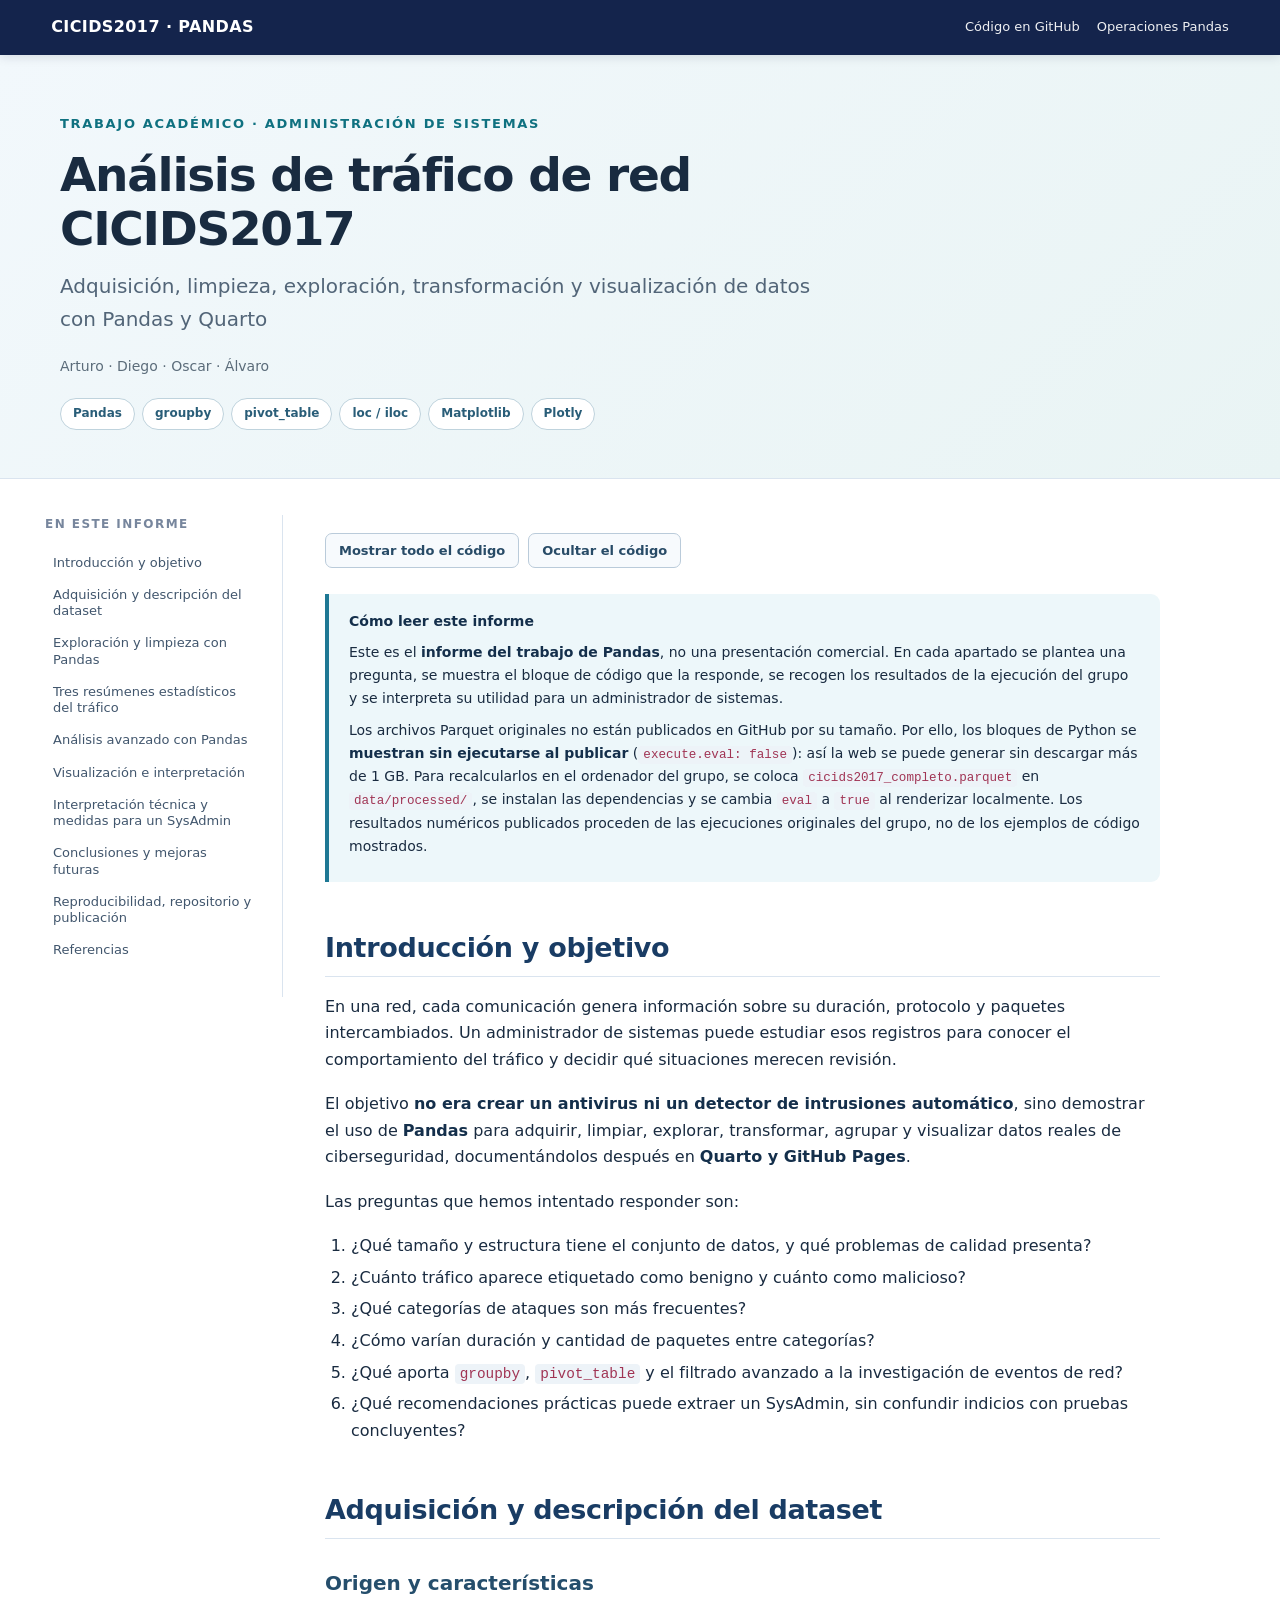
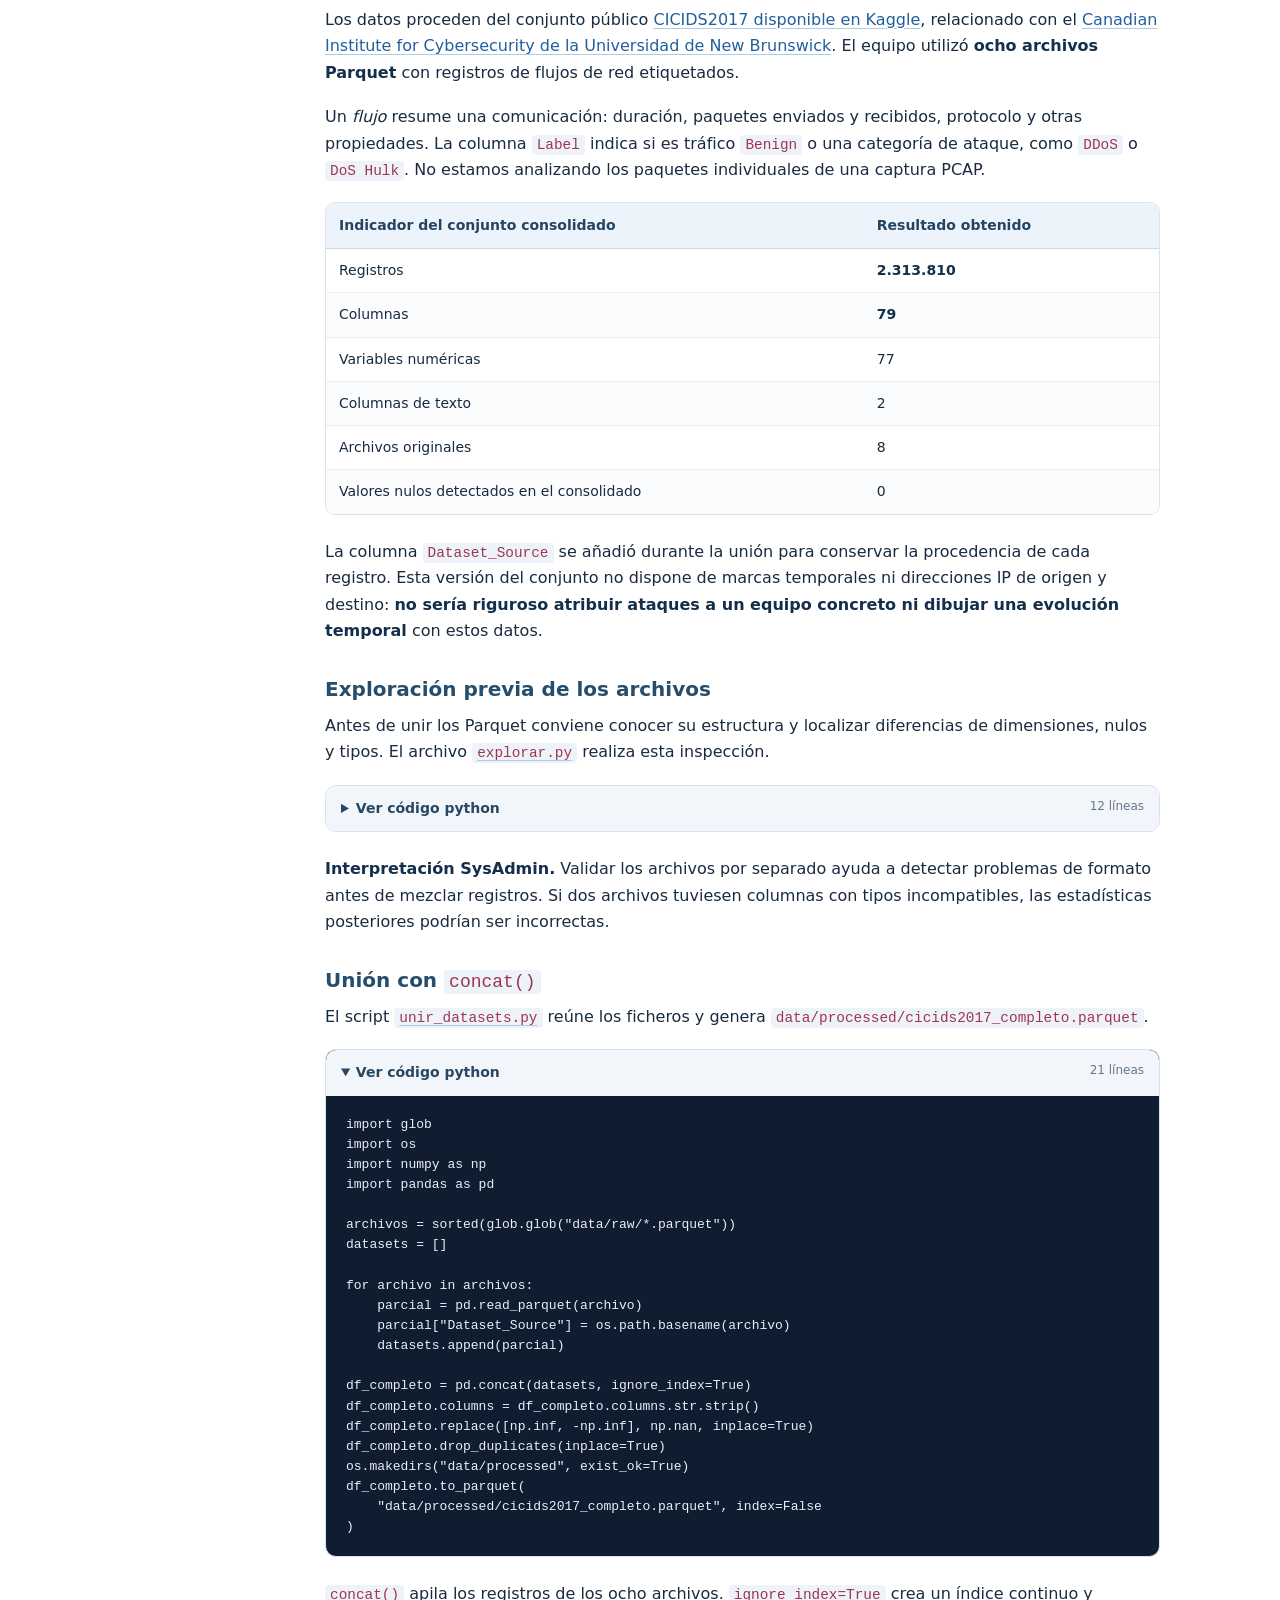
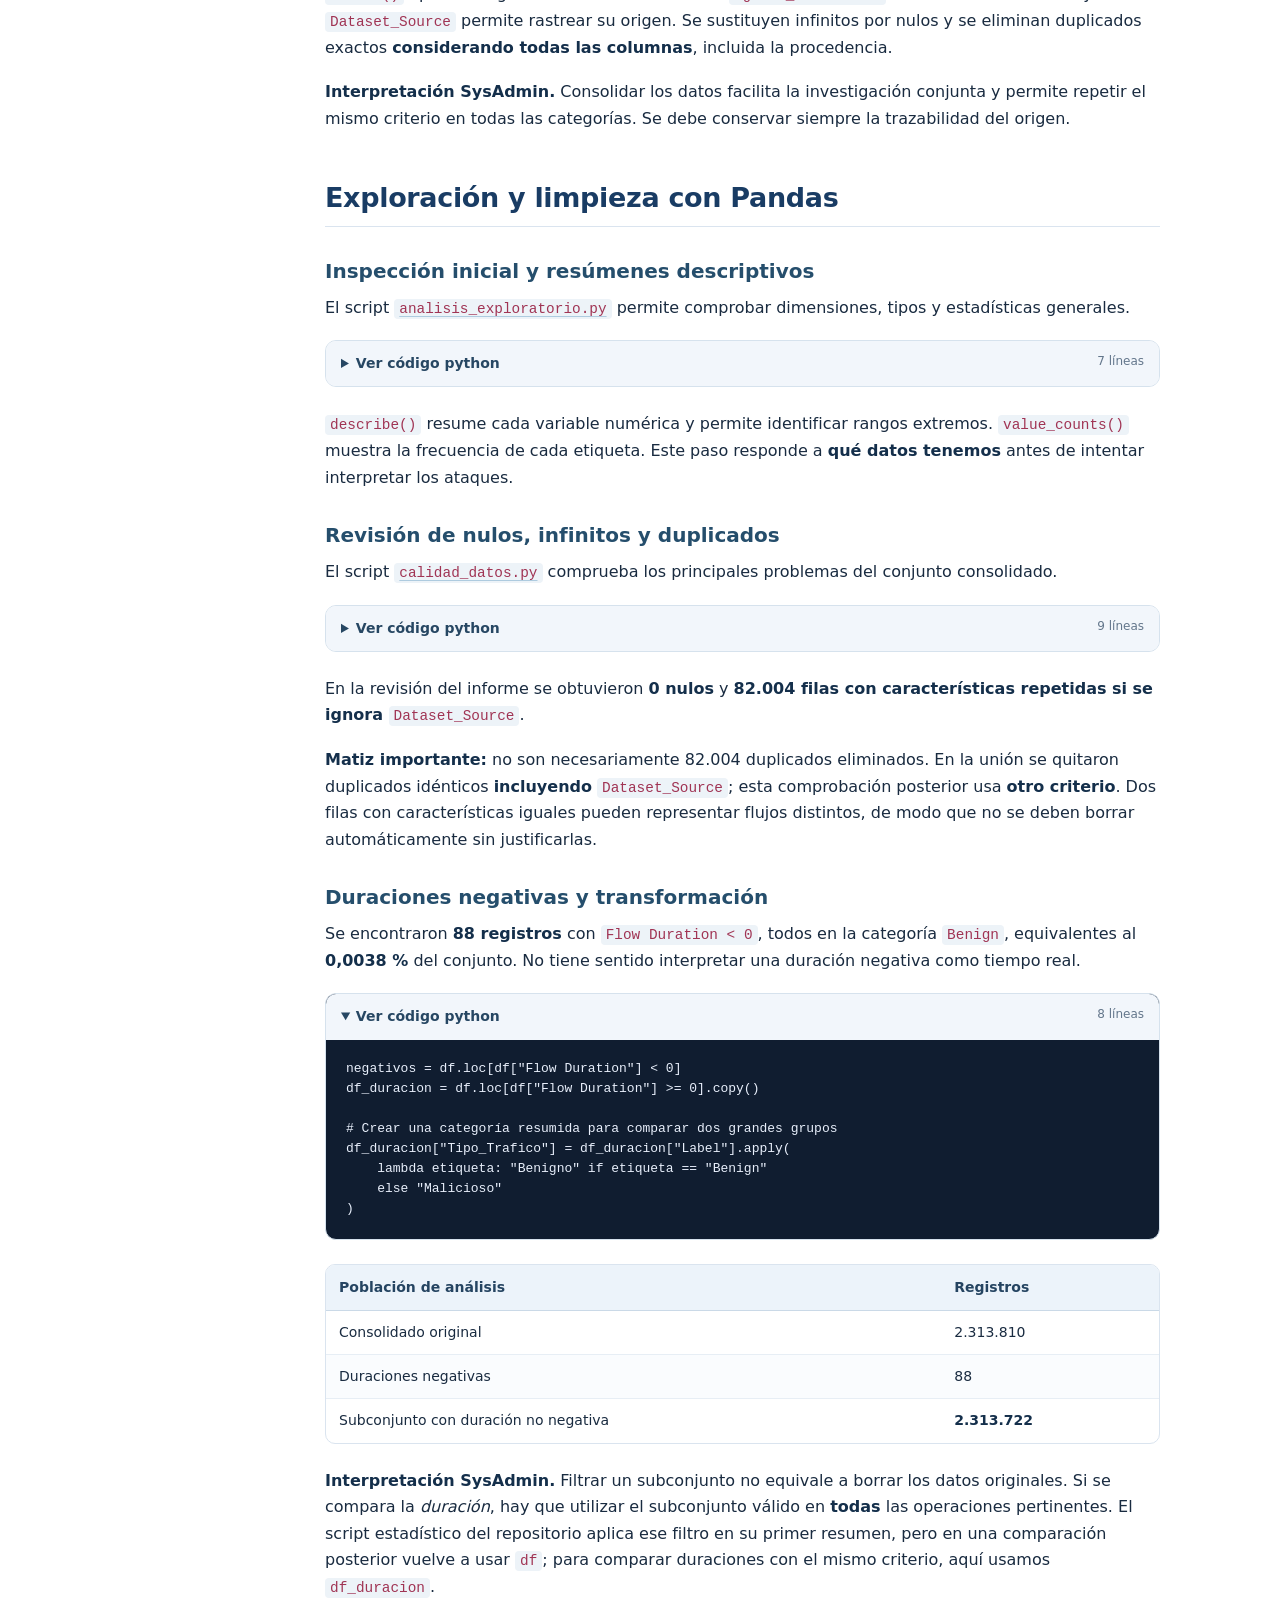
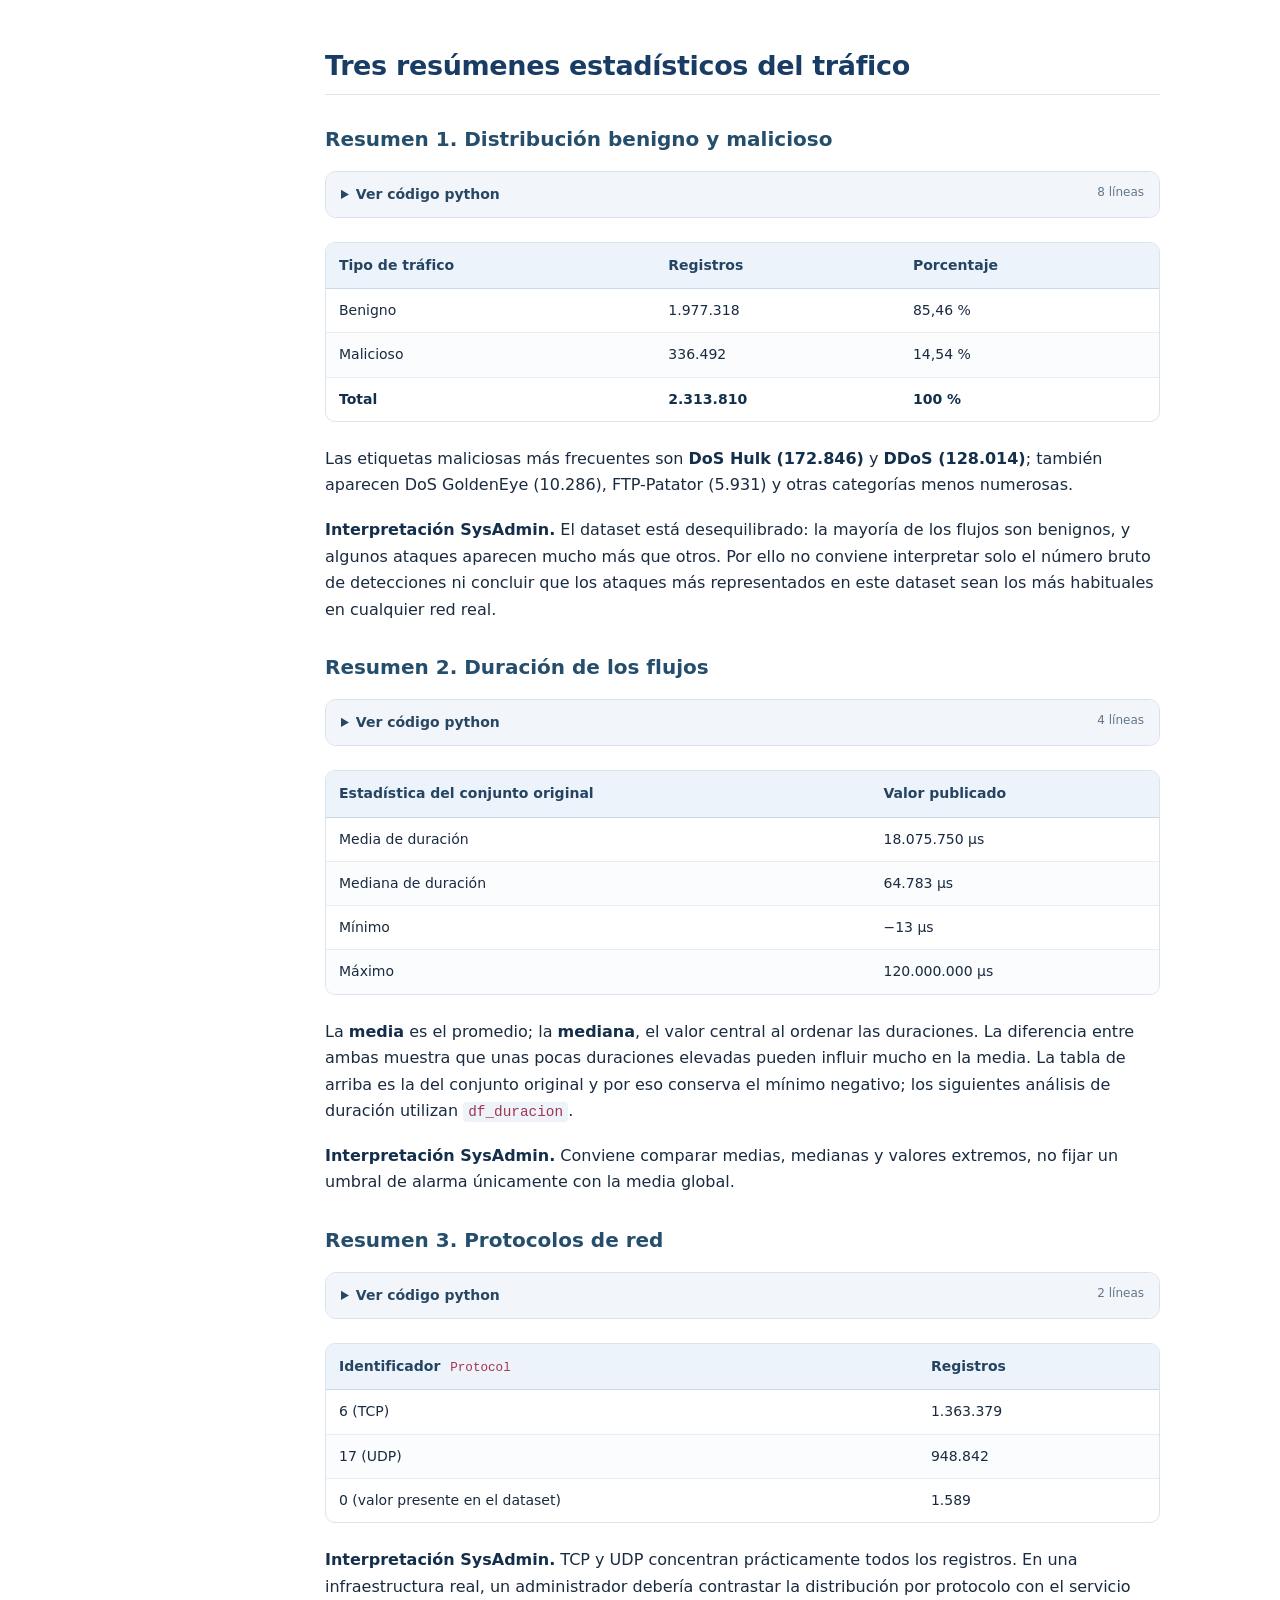
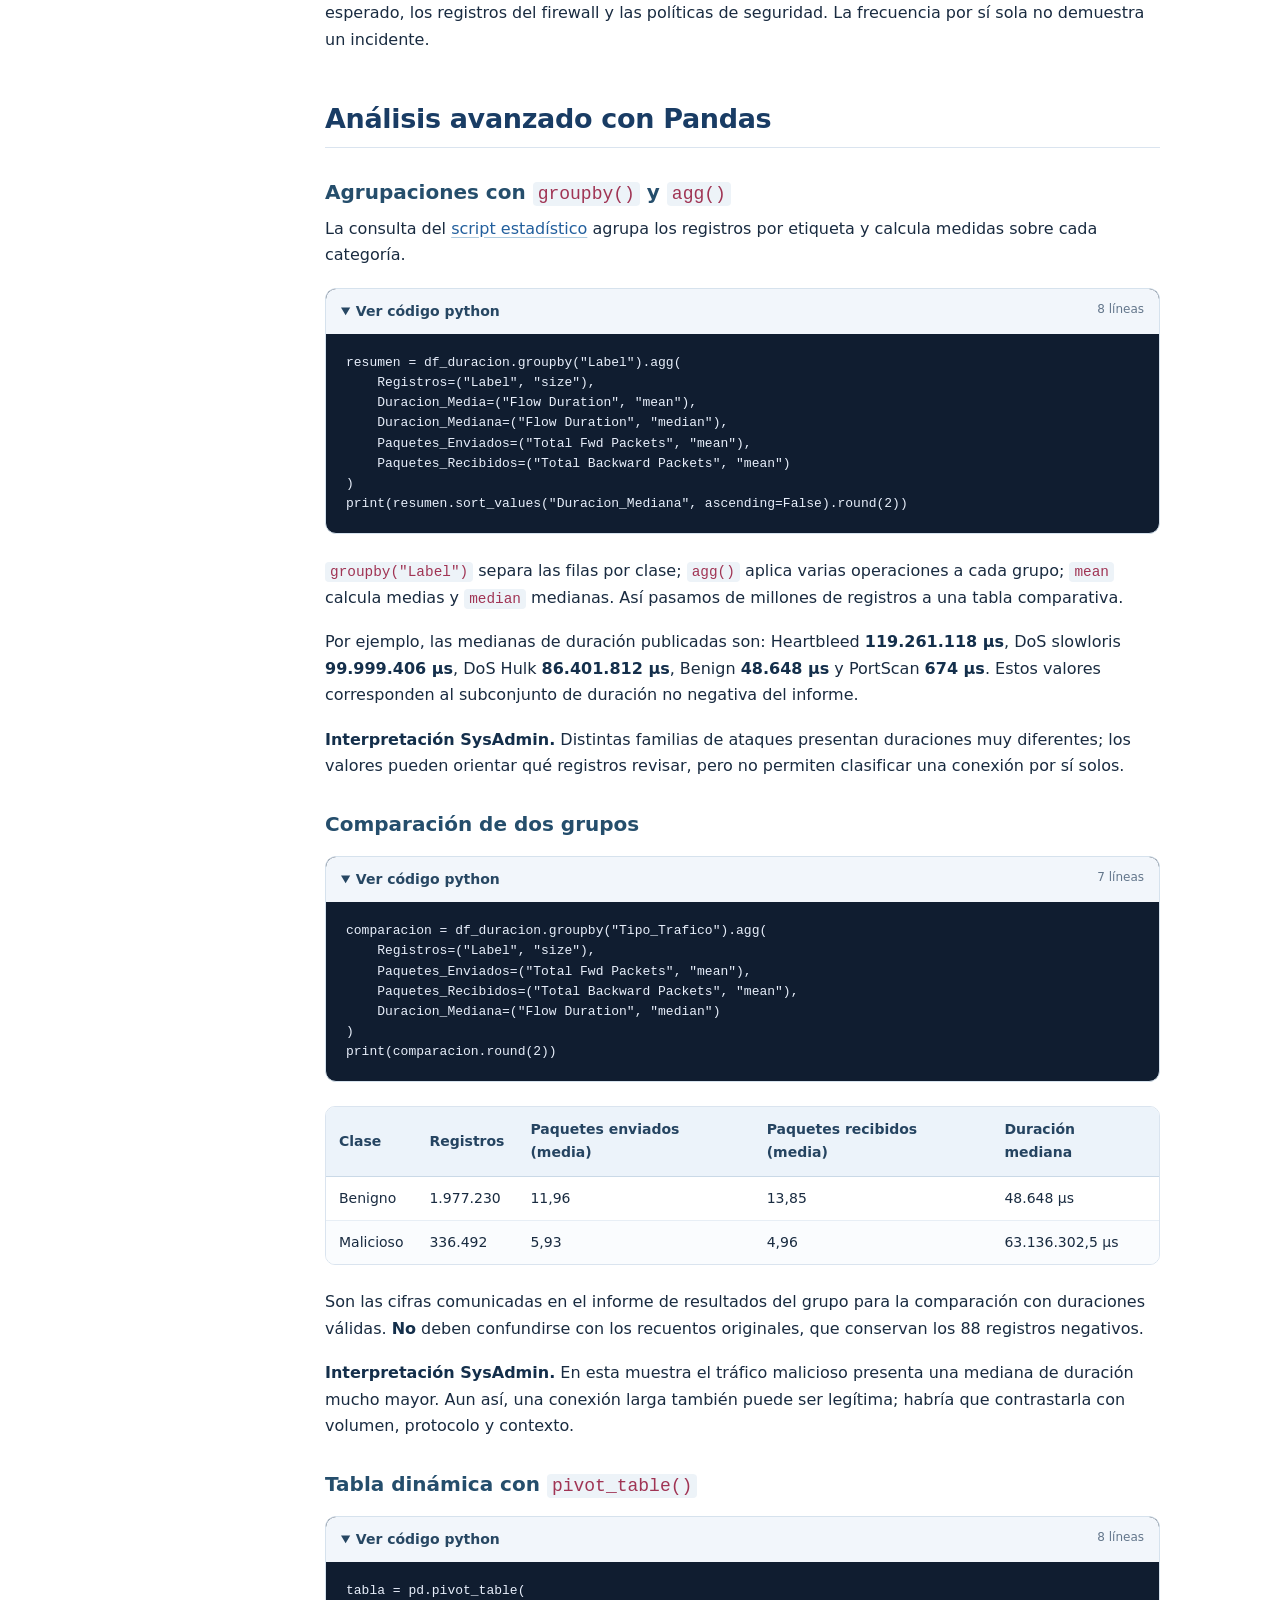
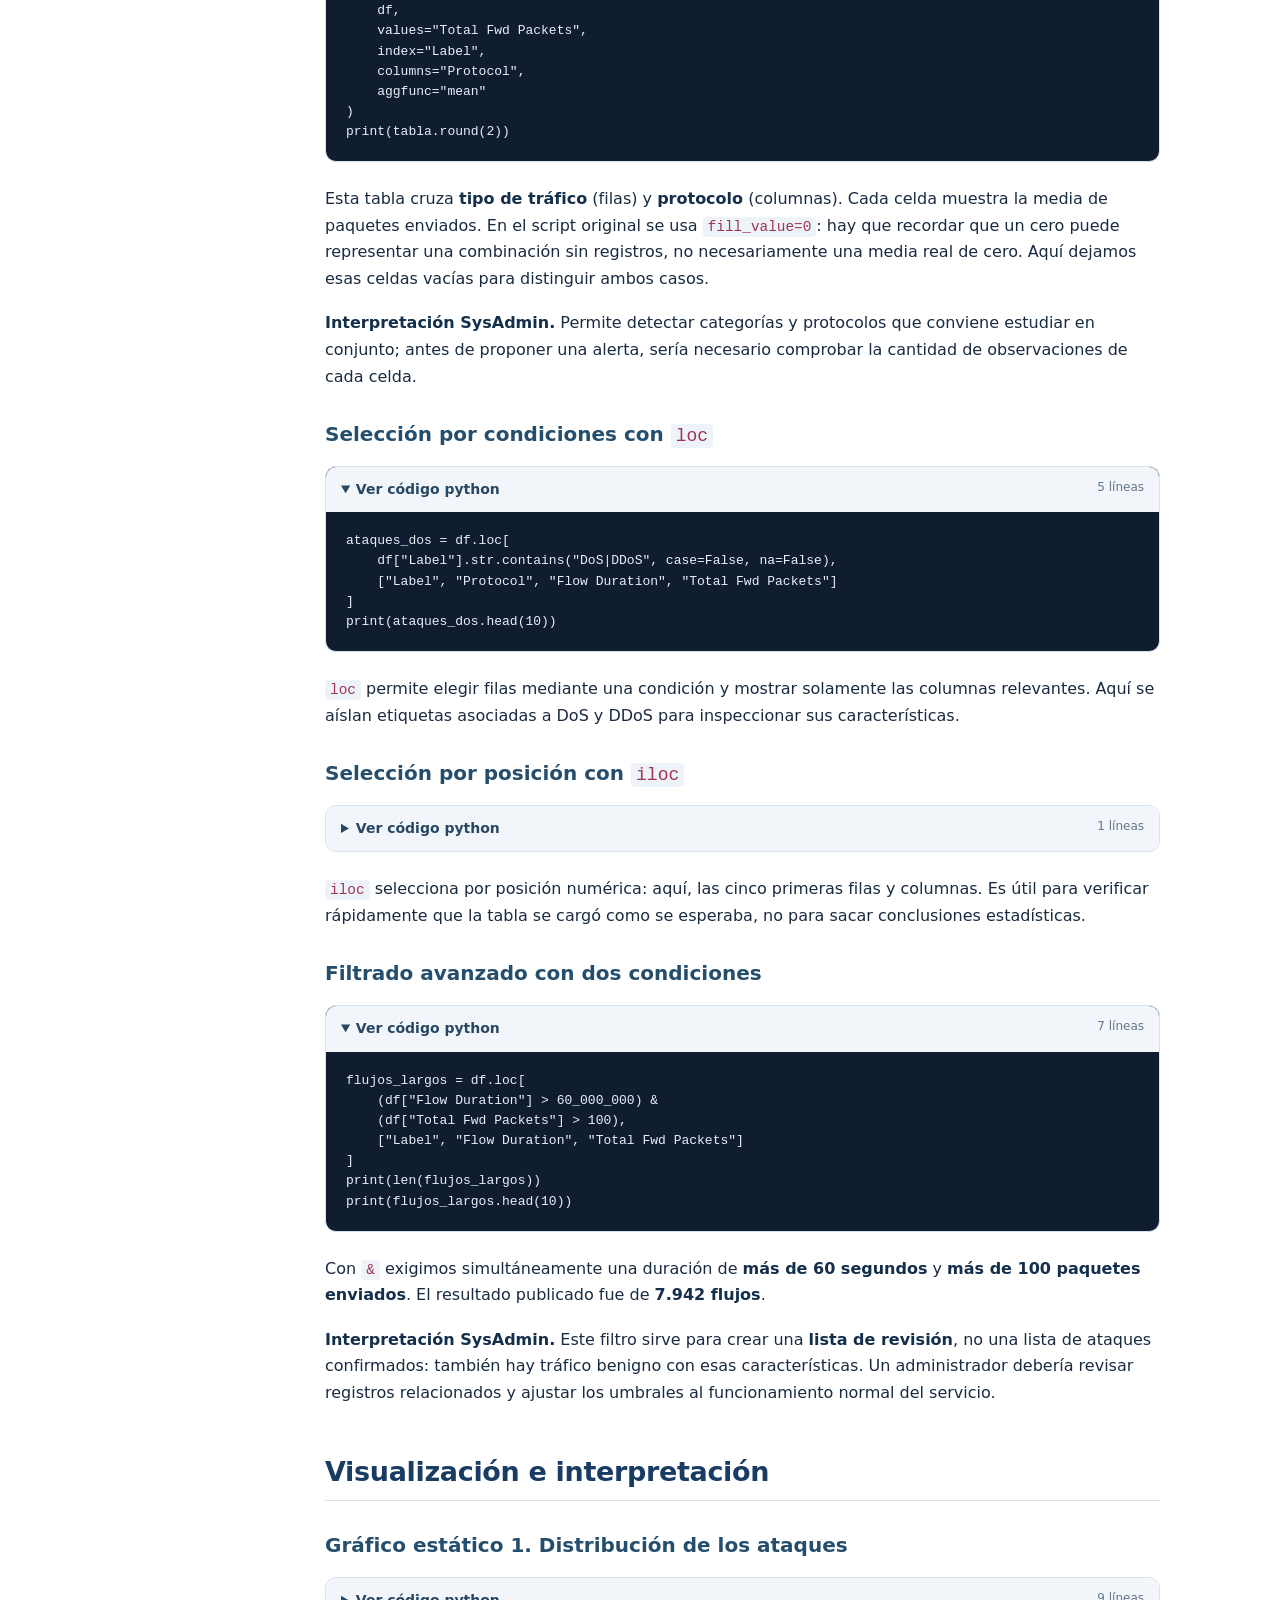
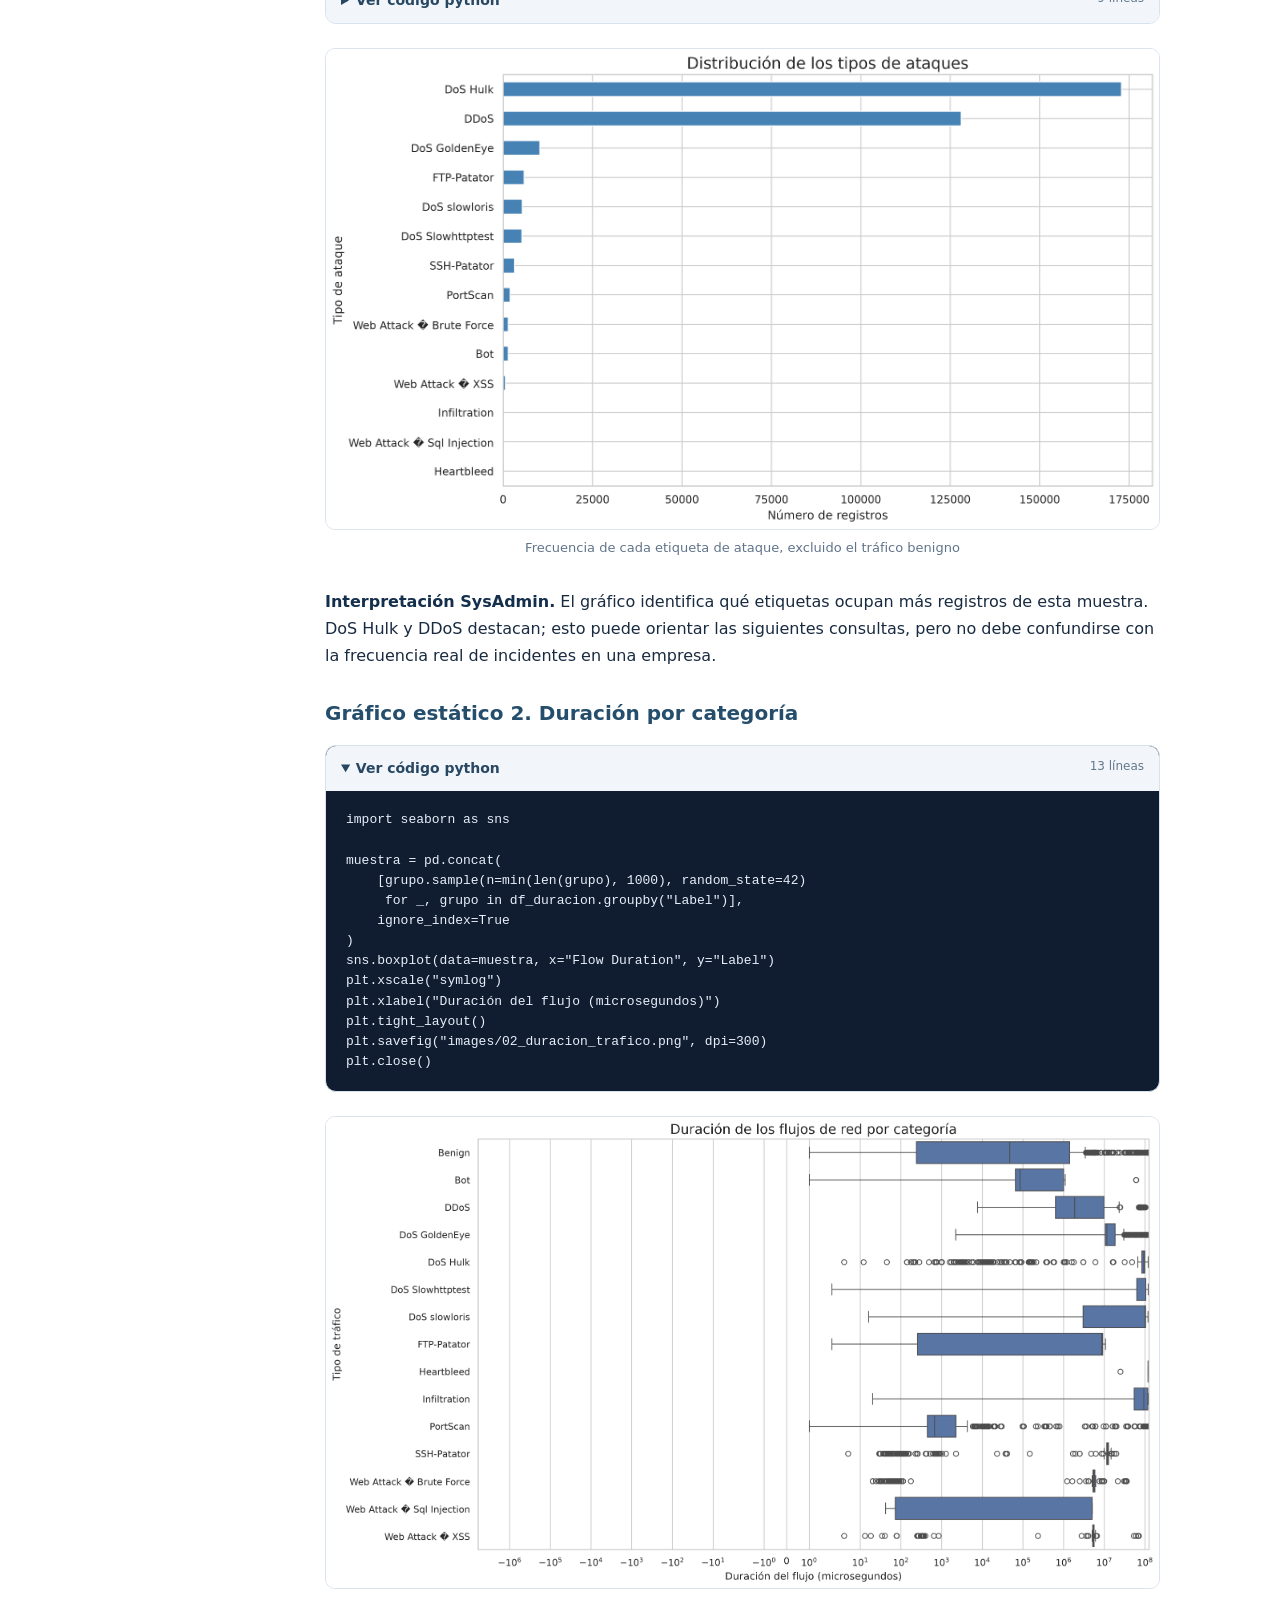
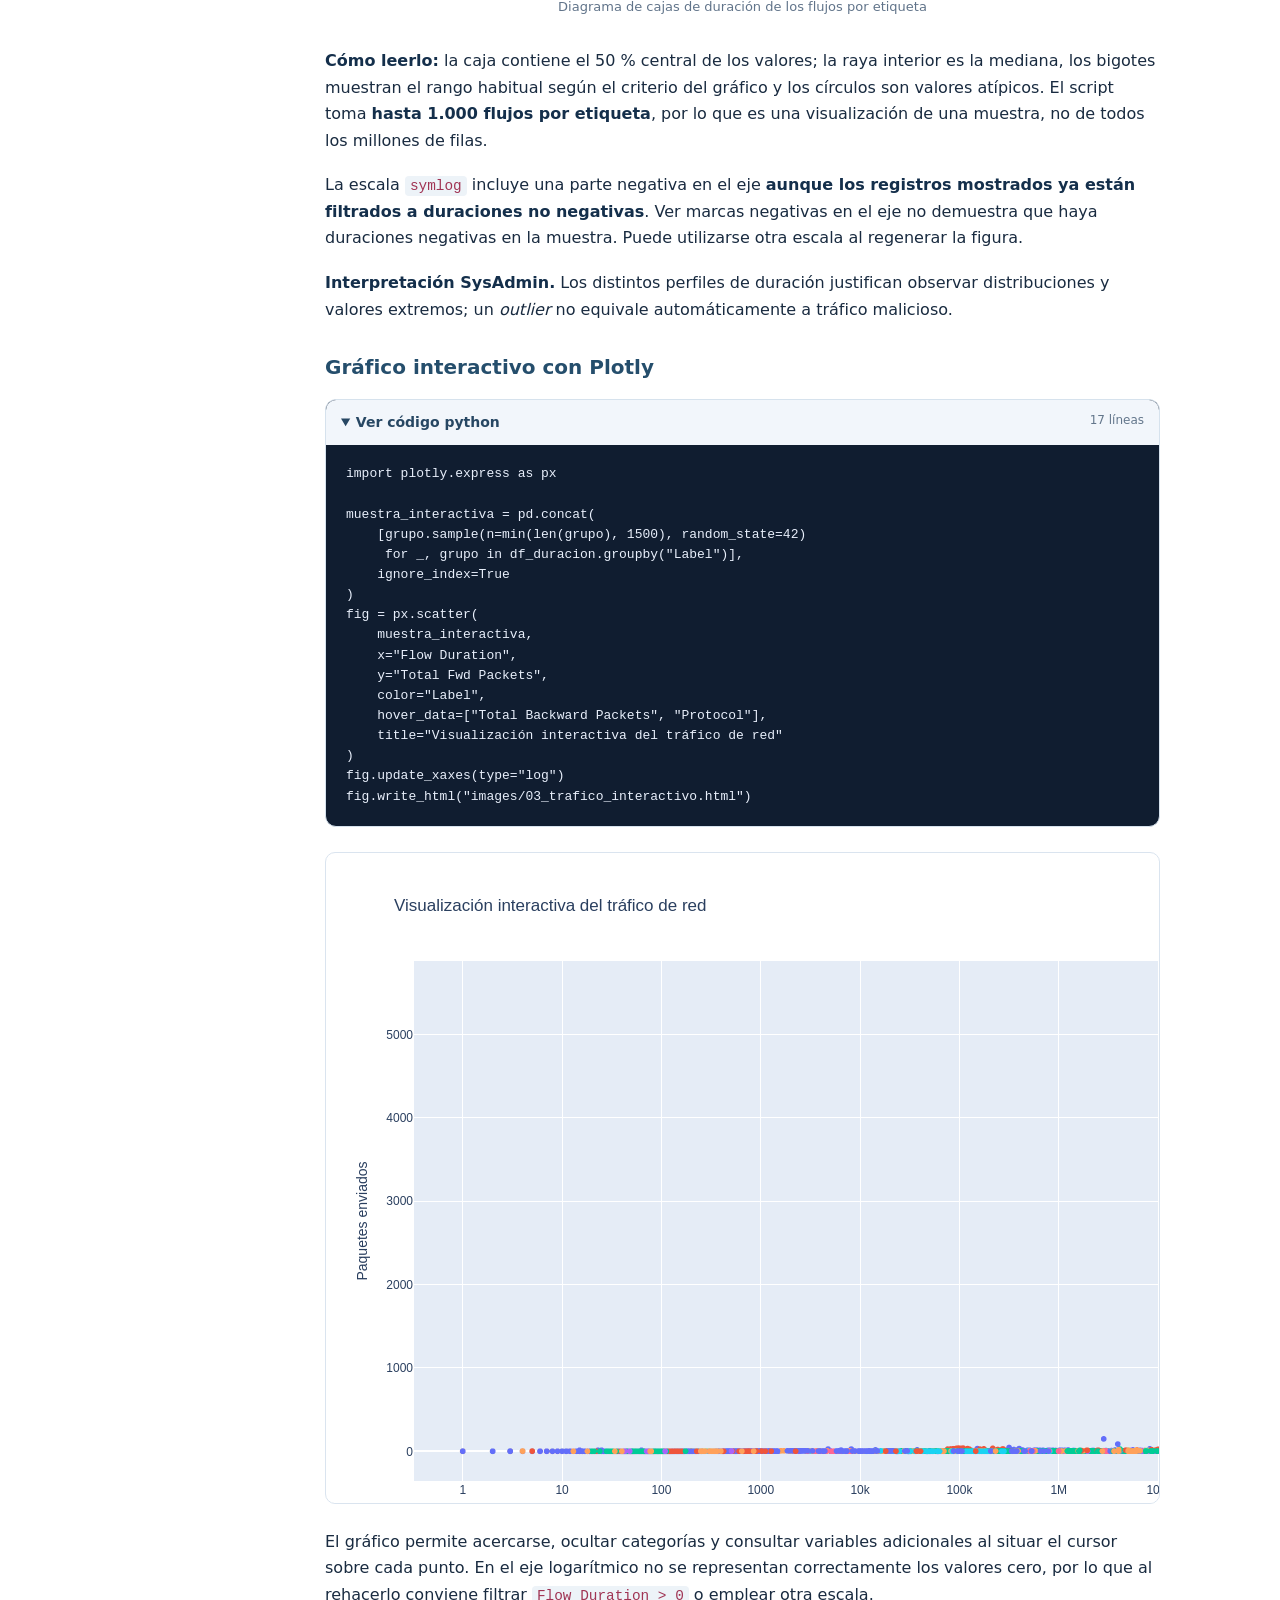
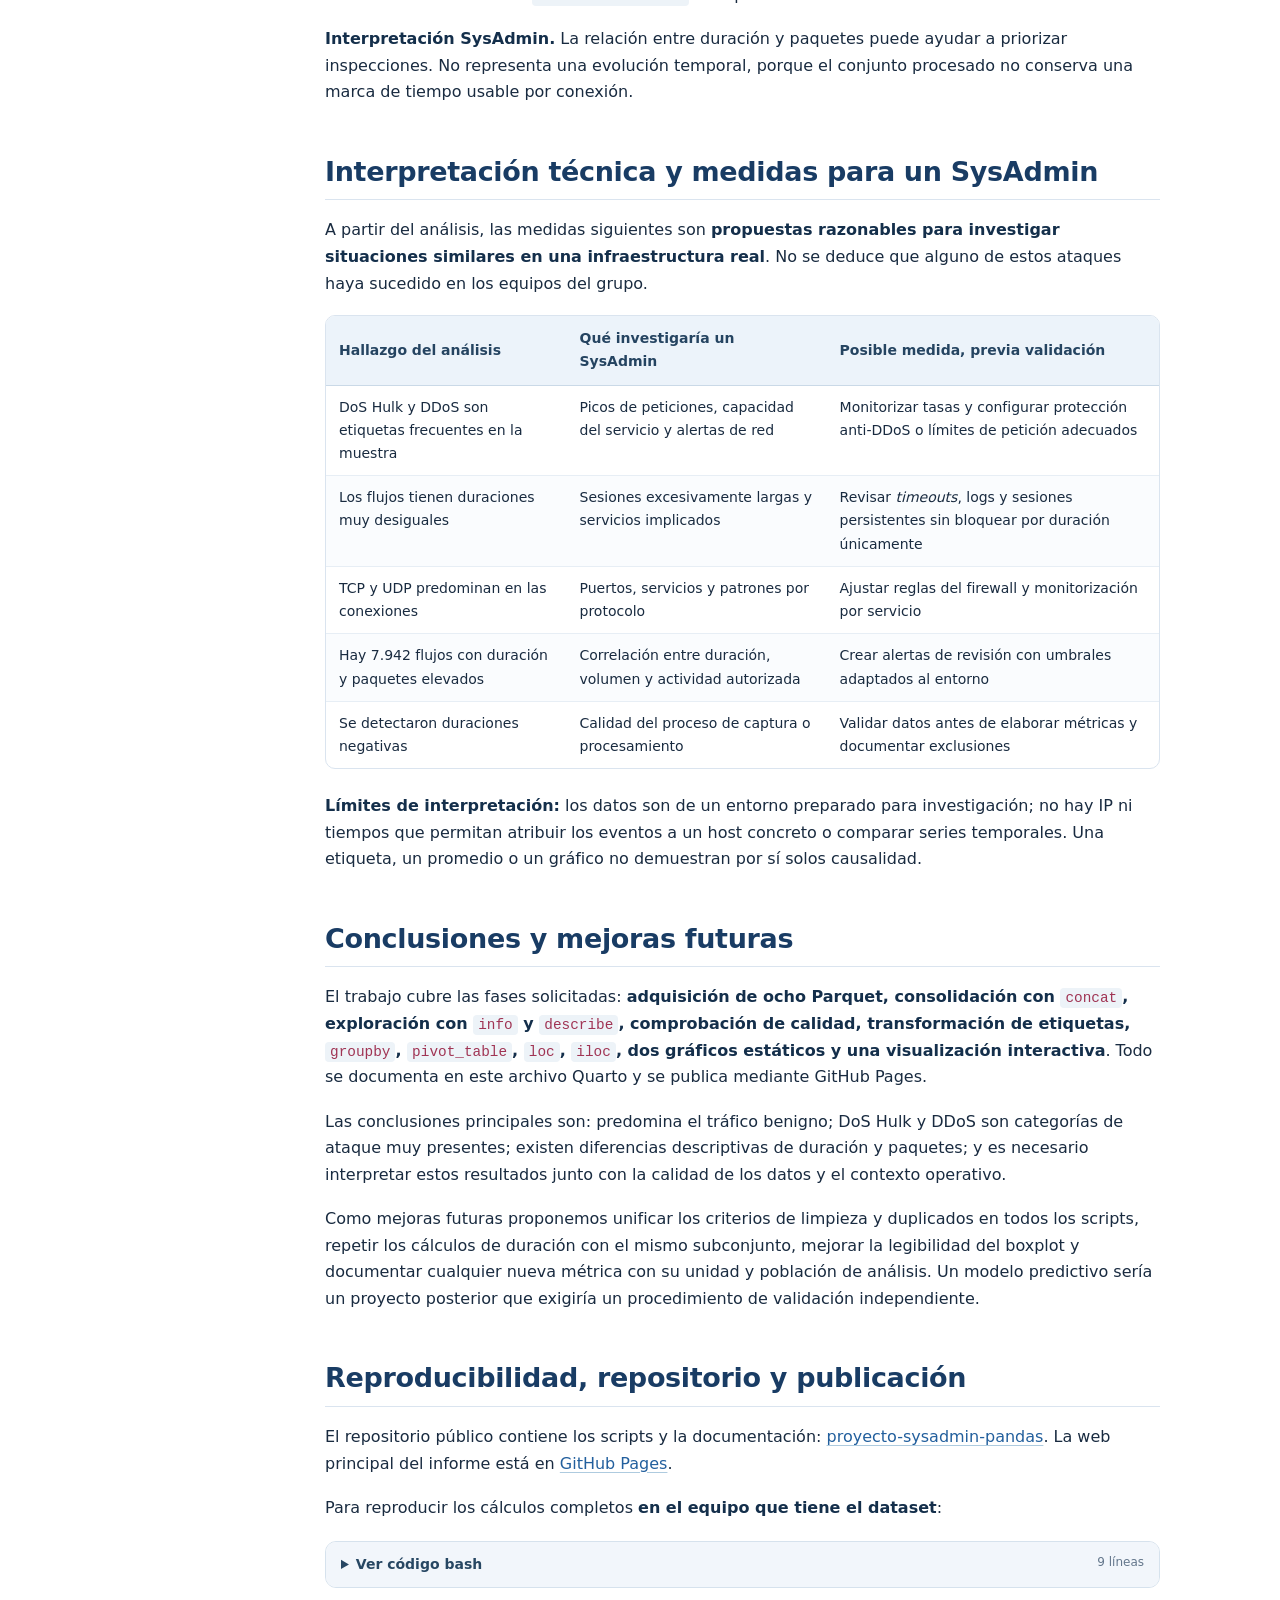
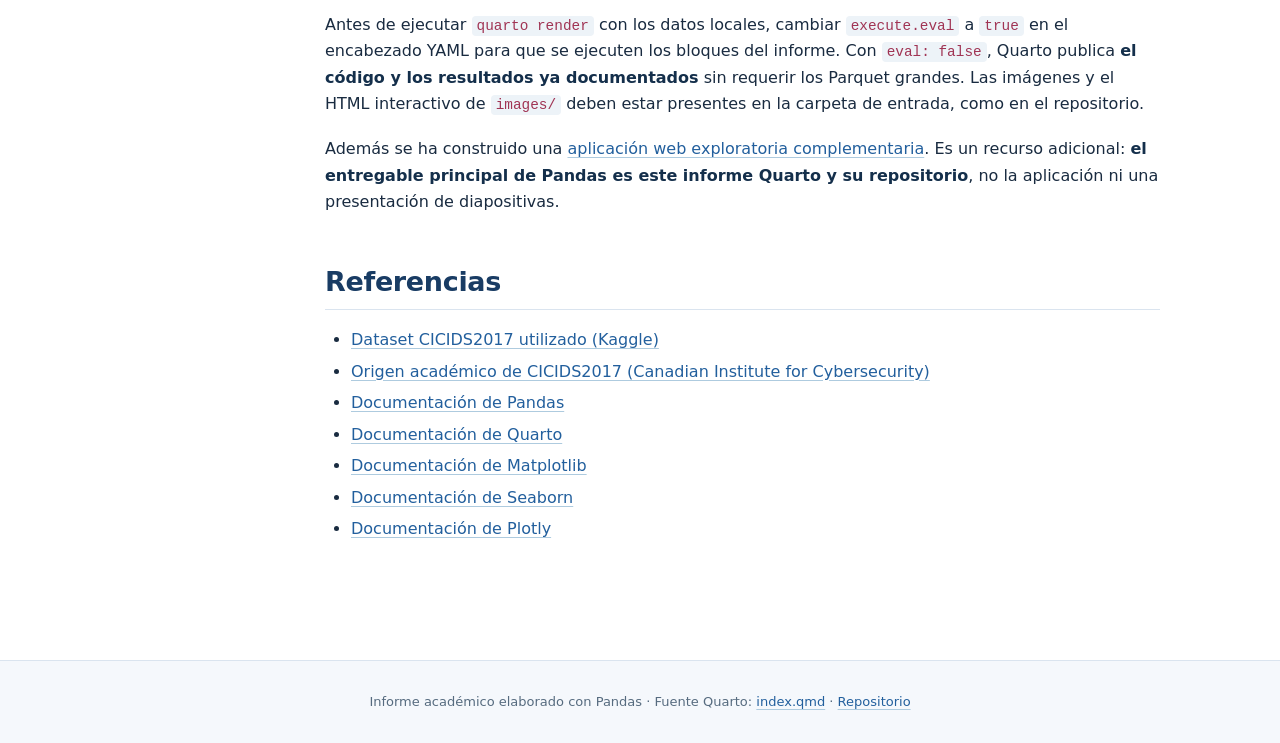
==== commit 77dc6eca: "Publicar en GitHub Pages el informe Pandas corregido a partir de index.qmd" ====
--- a/docs/index.html
+++ b/docs/index.html
@@ -1,1014 +1,296 @@
-<!DOCTYPE html>
-<html xmlns="http://www.w3.org/1999/xhtml" lang="es" xml:lang="es"><head>
-
-<meta charset="utf-8">
-<meta name="generator" content="quarto-1.10.18">
-
-<meta name="viewport" content="width=device-width, initial-scale=1.0, user-scalable=yes">
-
-<meta name="author" content="Proyecto académico">
-
-<title>Análisis de tráfico de red CICIDS2017</title>
+<!doctype html>
+<html lang="es"><head>
+<meta charset="utf-8"><meta name="viewport" content="width=device-width,initial-scale=1">
+<meta name="description" content="Informe de Pandas y Quarto: análisis de tráfico CICIDS2017 con código, tablas, gráficos e interpretación para administración de sistemas.">
+<title>Análisis del tráfico CICIDS2017 · Trabajo de Pandas</title>
 <style>
-/* Default styles provided by pandoc.
-** See https://pandoc.org/MANUAL.html#variables-for-html for config info.
-*/
-span.smallcaps{font-variant: small-caps;}
-div.columns{display: flex; gap: 1.5em;}
-div.column{flex: auto;}
-@media screen {
-div.columns{gap: min(4vw, 1.5em);}
-div.column{overflow-x: auto;}
-}
-div.hanging-indent{margin-left: 1.5em; text-indent: -1.5em;}
-ul.task-list{list-style: none;}
-ul.task-list li input[type="checkbox"] {
-  width: 0.8em;
-  margin: 0 0.8em 0.2em -1em; /* quarto-specific, see https://github.com/quarto-dev/quarto-cli/issues/4556 */ 
-  vertical-align: middle;
-}
-</style>
-
-
-<script src="site_libs/quarto-nav/quarto-nav.js"></script>
-<script src="site_libs/quarto-nav/headroom.min.js"></script>
-<script src="site_libs/clipboard/clipboard.min.js"></script>
-<script src="site_libs/quarto-search/autocomplete.umd.js"></script>
-<script src="site_libs/quarto-search/fuse.min.js"></script>
-<script src="site_libs/quarto-search/quarto-search.js"></script>
-<meta name="quarto:offset" content="./">
-<script src="site_libs/quarto-html/quarto.js" type="module"></script>
-<script src="site_libs/quarto-html/tabsets/tabsets.js" type="module"></script>
-<script src="site_libs/quarto-html/popper.min.js"></script>
-<script src="site_libs/quarto-html/tippy.umd.min.js"></script>
-<script src="site_libs/quarto-html/anchor.min.js"></script>
-<link href="site_libs/quarto-html/tippy.css" rel="stylesheet">
-<link href="site_libs/quarto-html/quarto-syntax-highlighting-64a204ab8560d761af7679ceaba22944.css" rel="stylesheet" id="quarto-text-highlighting-styles">
-<script src="site_libs/bootstrap/bootstrap.min.js"></script>
-<link href="site_libs/bootstrap/bootstrap-icons.css" rel="stylesheet">
-<link href="site_libs/bootstrap/bootstrap-c10bea6539f3a18bd2d6ac4b87f05c01.min.css" rel="stylesheet" append-hash="true" id="quarto-bootstrap" data-mode="light">
-<script id="quarto-search-options" type="application/json">{
-  "location": "navbar",
-  "copy-button": false,
-  "collapse-after": 3,
-  "panel-placement": "end",
-  "type": "overlay",
-  "limit": 50,
-  "keyboard-shortcut": [
-    "f",
-    "/",
-    "s"
-  ],
-  "show-item-context": false,
-  "language": {
-    "search-no-results-text": "No se han encontrado resultados",
-    "search-matching-documents-text": "documentos encontrados",
-    "search-copy-link-title": "Copiar el enlace en la búsqueda",
-    "search-hide-matches-text": "Ocultar resultados adicionales",
-    "search-more-match-text": "resultado adicional en este documento",
-    "search-more-matches-text": "resultados adicionales en este documento",
-    "search-clear-button-title": "Borrar",
-    "search-text-placeholder": "",
-    "search-detached-cancel-button-title": "Cancelar",
-    "search-submit-button-title": "Enviar",
-    "search-label": "Buscar"
-  }
-}</script>
-
-
-</head>
-
-<body class="nav-fixed quarto-light">
-
-<div id="quarto-search-results"></div>
-  <header id="quarto-header" class="headroom fixed-top">
-    <nav class="navbar navbar-expand-lg " data-bs-theme="dark">
-      <div class="navbar-container container-fluid">
-      <div class="navbar-brand-container mx-auto">
-    <a class="navbar-brand" href="./index.html">
-    <span class="navbar-title">Análisis de tráfico de red CICIDS2017</span>
-    </a>
-  </div>
-            <div id="quarto-search" class="" title="Buscar"></div>
-          <button class="navbar-toggler" type="button" data-bs-toggle="collapse" data-bs-target="#navbarCollapse" aria-controls="navbarCollapse" role="menu" aria-expanded="false" aria-label="Navegación de palanca" onclick="if (window.quartoToggleHeadroom) { window.quartoToggleHeadroom(); }">
-  <span class="navbar-toggler-icon"></span>
-</button>
-          <div class="collapse navbar-collapse" id="navbarCollapse">
-            <ul class="navbar-nav navbar-nav-scroll me-auto">
-  <li class="nav-item">
-    <a class="nav-link active" href="./index.html" aria-current="page"> 
-<span class="menu-text">Inicio</span></a>
-  </li>  
-</ul>
-          </div> <!-- /navcollapse -->
-            <div class="quarto-navbar-tools">
-</div>
-      </div> <!-- /container-fluid -->
-    </nav>
-</header>
-<!-- content -->
-<div id="quarto-content" class="quarto-container page-columns page-rows-contents page-layout-article page-navbar">
-<!-- sidebar -->
-<!-- margin-sidebar -->
-    <div id="quarto-margin-sidebar" class="sidebar margin-sidebar">
-        <nav id="TOC" role="doc-toc" class="toc-active">
-    <h2 id="toc-title">En esta página</h2>
-   
-  <ul>
-  <li><a href="#introducción" id="toc-introducción" class="nav-link active" data-scroll-target="#introducción"><span class="header-section-number">1</span> 1. Introducción</a></li>
-  <li><a href="#fuente-de-datos" id="toc-fuente-de-datos" class="nav-link" data-scroll-target="#fuente-de-datos"><span class="header-section-number">2</span> 2. Fuente de datos</a>
-  <ul class="collapse">
-  <li><a href="#características-del-conjunto" id="toc-características-del-conjunto" class="nav-link" data-scroll-target="#características-del-conjunto"><span class="header-section-number">2.1</span> 2.1. Características del conjunto</a></li>
-  </ul></li>
-  <li><a href="#preparación-y-limpieza-de-los-datos" id="toc-preparación-y-limpieza-de-los-datos" class="nav-link" data-scroll-target="#preparación-y-limpieza-de-los-datos"><span class="header-section-number">3</span> 3. Preparación y limpieza de los datos</a>
-  <ul class="collapse">
-  <li><a href="#tipos-de-datos" id="toc-tipos-de-datos" class="nav-link" data-scroll-target="#tipos-de-datos"><span class="header-section-number">3.1</span> 3.1. Tipos de datos</a></li>
-  <li><a href="#valores-nulos" id="toc-valores-nulos" class="nav-link" data-scroll-target="#valores-nulos"><span class="header-section-number">3.2</span> 3.2. Valores nulos</a></li>
-  <li><a href="#registros-duplicados" id="toc-registros-duplicados" class="nav-link" data-scroll-target="#registros-duplicados"><span class="header-section-number">3.3</span> 3.3. Registros duplicados</a></li>
-  <li><a href="#duraciones-negativas" id="toc-duraciones-negativas" class="nav-link" data-scroll-target="#duraciones-negativas"><span class="header-section-number">3.4</span> 3.4. Duraciones negativas</a></li>
-  </ul></li>
-  <li><a href="#análisis-exploratorio" id="toc-análisis-exploratorio" class="nav-link" data-scroll-target="#análisis-exploratorio"><span class="header-section-number">4</span> 4. Análisis exploratorio</a>
-  <ul class="collapse">
-  <li><a href="#distribución-de-las-etiquetas" id="toc-distribución-de-las-etiquetas" class="nav-link" data-scroll-target="#distribución-de-las-etiquetas"><span class="header-section-number">4.1</span> 4.1. Distribución de las etiquetas</a></li>
-  <li><a href="#visualización-de-los-ataques" id="toc-visualización-de-los-ataques" class="nav-link" data-scroll-target="#visualización-de-los-ataques"><span class="header-section-number">4.2</span> 4.2. Visualización de los ataques</a></li>
-  <li><a href="#análisis-del-protocolo" id="toc-análisis-del-protocolo" class="nav-link" data-scroll-target="#análisis-del-protocolo"><span class="header-section-number">4.3</span> 4.3. Análisis del protocolo</a></li>
-  </ul></li>
-  <li><a href="#análisis-estadístico" id="toc-análisis-estadístico" class="nav-link" data-scroll-target="#análisis-estadístico"><span class="header-section-number">5</span> 5. Análisis estadístico</a>
-  <ul class="collapse">
-  <li><a href="#duración-de-los-flujos" id="toc-duración-de-los-flujos" class="nav-link" data-scroll-target="#duración-de-los-flujos"><span class="header-section-number">5.1</span> 5.1. Duración de los flujos</a></li>
-  <li><a href="#comparación-entre-tráfico-benigno-y-malicioso" id="toc-comparación-entre-tráfico-benigno-y-malicioso" class="nav-link" data-scroll-target="#comparación-entre-tráfico-benigno-y-malicioso"><span class="header-section-number">5.2</span> 5.2. Comparación entre tráfico benigno y malicioso</a></li>
-  <li><a href="#duración-según-la-categoría" id="toc-duración-según-la-categoría" class="nav-link" data-scroll-target="#duración-según-la-categoría"><span class="header-section-number">5.3</span> 5.3. Duración según la categoría</a></li>
-  </ul></li>
-  <li><a href="#operaciones-con-pandas" id="toc-operaciones-con-pandas" class="nav-link" data-scroll-target="#operaciones-con-pandas"><span class="header-section-number">6</span> 6. Operaciones con Pandas</a>
-  <ul class="collapse">
-  <li><a href="#agrupación-con-groupby" id="toc-agrupación-con-groupby" class="nav-link" data-scroll-target="#agrupación-con-groupby"><span class="header-section-number">6.1</span> 6.1. Agrupación con groupby</a></li>
-  <li><a href="#tablas-dinámicas-con-pivot_table" id="toc-tablas-dinámicas-con-pivot_table" class="nav-link" data-scroll-target="#tablas-dinámicas-con-pivot_table"><span class="header-section-number">6.2</span> 6.2. Tablas dinámicas con pivot_table</a></li>
-  <li><a href="#selección-con-loc" id="toc-selección-con-loc" class="nav-link" data-scroll-target="#selección-con-loc"><span class="header-section-number">6.3</span> 6.3. Selección con loc</a></li>
-  <li><a href="#selección-con-iloc" id="toc-selección-con-iloc" class="nav-link" data-scroll-target="#selección-con-iloc"><span class="header-section-number">6.4</span> 6.4. Selección con iloc</a></li>
-  <li><a href="#filtrado-avanzado" id="toc-filtrado-avanzado" class="nav-link" data-scroll-target="#filtrado-avanzado"><span class="header-section-number">6.5</span> 6.5. Filtrado avanzado</a></li>
-  </ul></li>
-  <li><a href="#visualización-de-los-resultados" id="toc-visualización-de-los-resultados" class="nav-link" data-scroll-target="#visualización-de-los-resultados"><span class="header-section-number">7</span> 7. Visualización de los resultados</a>
-  <ul class="collapse">
-  <li><a href="#distribución-de-ataques" id="toc-distribución-de-ataques" class="nav-link" data-scroll-target="#distribución-de-ataques"><span class="header-section-number">7.1</span> 7.1. Distribución de ataques</a></li>
-  <li><a href="#duración-del-tráfico-por-categoría" id="toc-duración-del-tráfico-por-categoría" class="nav-link" data-scroll-target="#duración-del-tráfico-por-categoría"><span class="header-section-number">7.2</span> 7.2. Duración del tráfico por categoría</a></li>
-  <li><a href="#gráfico-interactivo" id="toc-gráfico-interactivo" class="nav-link" data-scroll-target="#gráfico-interactivo"><span class="header-section-number">7.3</span> 7.3. Gráfico interactivo</a></li>
-  </ul></li>
-  <li><a href="#conclusiones" id="toc-conclusiones" class="nav-link" data-scroll-target="#conclusiones"><span class="header-section-number">8</span> 8. Conclusiones</a></li>
-  <li><a href="#tecnologías-utilizadas" id="toc-tecnologías-utilizadas" class="nav-link" data-scroll-target="#tecnologías-utilizadas"><span class="header-section-number">9</span> 9. Tecnologías utilizadas</a></li>
-  <li><a href="#referencias" id="toc-referencias" class="nav-link" data-scroll-target="#referencias"><span class="header-section-number">10</span> 10. Referencias</a></li>
-  </ul>
-</nav>
-    </div>
-<!-- main -->
-<main class="content" id="quarto-document-content">
-
-<header id="title-block-header" class="quarto-title-block default">
-<div class="quarto-title">
-<h1 class="title">Análisis de tráfico de red CICIDS2017</h1>
-<p class="subtitle lead">Exploración y análisis de datos aplicado a la ciberseguridad</p>
-</div>
-
-
-
-<div class="quarto-title-meta">
-
-    <div>
-    <div class="quarto-title-meta-heading">Autor/a</div>
-    <div class="quarto-title-meta-contents">
-             <p>Proyecto académico </p>
-          </div>
-  </div>
-    
-    <div>
-    <div class="quarto-title-meta-heading">Fecha de publicación</div>
-    <div class="quarto-title-meta-contents">
-      <p class="date">3 de noviembre de 2026</p>
-    </div>
-  </div>
-  
-    
-  </div>
-  
-
-
-</header>
-
-
-<section id="introducción" class="level1" data-number="1">
-<h1 data-number="1"><span class="header-section-number">1</span> 1. Introducción</h1>
-<p>La administración de sistemas y la ciberseguridad requieren herramientas que permitan analizar el tráfico de red e identificar comportamientos potencialmente maliciosos.</p>
-<p>En este proyecto se realiza un análisis exploratorio y estadístico del conjunto de datos CICIDS2017 mediante Python y la biblioteca Pandas.</p>
-<p>El objetivo principal es estudiar las características del tráfico de red, comparar las comunicaciones benignas con las maliciosas e identificar patrones relacionados con diferentes tipos de ataques.</p>
-</section>
-<section id="fuente-de-datos" class="level1" data-number="2">
-<h1 data-number="2"><span class="header-section-number">2</span> 2. Fuente de datos</h1>
-<p>Para el desarrollo del proyecto se ha utilizado el conjunto de datos <strong>CICIDS2017</strong>, obtenido desde Kaggle.</p>
-<p><a href="https://www.kaggle.com/datasets/dhoogla/cicids2017">Consultar el conjunto de datos CICIDS2017 en Kaggle</a></p>
-<p>Este conjunto contiene registros de flujos de red clasificados según el tipo de tráfico. Incluye comunicaciones benignas y diferentes categorías de ataques, como DoS, DDoS, fuerza bruta, escaneos de puertos y ataques web.</p>
-<p>Se ha utilizado una versión del conjunto de datos en formato Parquet, distribuida en ocho archivos.</p>
-<section id="características-del-conjunto" class="level2" data-number="2.1">
-<h2 data-number="2.1" class="anchored" data-anchor-id="características-del-conjunto"><span class="header-section-number">2.1</span> 2.1. Características del conjunto</h2>
-<p>Después de unir los ocho archivos, se obtuvo el siguiente conjunto:</p>
-<table class="caption-top table">
-<thead>
-<tr class="header">
-<th>Característica</th>
-<th style="text-align: right;">Resultado</th>
-</tr>
-</thead>
-<tbody>
-<tr class="odd">
-<td>Número de registros</td>
-<td style="text-align: right;">2.313.810</td>
-</tr>
-<tr class="even">
-<td>Número de columnas</td>
-<td style="text-align: right;">79</td>
-</tr>
-<tr class="odd">
-<td>Variables numéricas</td>
-<td style="text-align: right;">77</td>
-</tr>
-<tr class="even">
-<td>Variables de texto</td>
-<td style="text-align: right;">2</td>
-</tr>
-<tr class="odd">
-<td>Valores nulos</td>
-<td style="text-align: right;">0</td>
-</tr>
-<tr class="even">
-<td>Archivos originales</td>
-<td style="text-align: right;">8</td>
-</tr>
-</tbody>
-</table>
-<p>Se añadió la columna <code>Dataset_Source</code> para identificar el archivo de procedencia de cada registro.</p>
-<p>Es importante señalar que esta versión del conjunto no contiene marcas de tiempo ni direcciones IP de origen y destino. Por tanto, el análisis se centra en las características de los flujos y sus etiquetas, no en la evolución temporal ni en la identificación de equipos concretos.</p>
-</section>
-</section>
-<section id="preparación-y-limpieza-de-los-datos" class="level1" data-number="3">
-<h1 data-number="3"><span class="header-section-number">3</span> 3. Preparación y limpieza de los datos</h1>
-<p>Los ocho archivos Parquet se combinaron utilizando Pandas. El resultado se guardó en:</p>
-<p><code>data/processed/cicids2017_completo.parquet</code></p>
-<p>Durante la preparación se realizaron las siguientes operaciones:</p>
-<ul>
-<li>Unión de los ocho archivos originales.</li>
-<li>Incorporación de la columna <code>Dataset_Source</code>.</li>
-<li>Comprobación de las dimensiones del conjunto.</li>
-<li>Revisión de los tipos de datos.</li>
-<li>Comprobación de valores nulos.</li>
-<li>Identificación de registros duplicados.</li>
-<li>Revisión de valores negativos en la duración de los flujos.</li>
-</ul>
-<section id="tipos-de-datos" class="level2" data-number="3.1">
-<h2 data-number="3.1" class="anchored" data-anchor-id="tipos-de-datos"><span class="header-section-number">3.1</span> 3.1. Tipos de datos</h2>
-<p>Se identificaron 77 columnas numéricas y dos columnas de texto. Esta distribución permite realizar operaciones estadísticas sobre las características de los flujos de red.</p>
-</section>
-<section id="valores-nulos" class="level2" data-number="3.2">
-<h2 data-number="3.2" class="anchored" data-anchor-id="valores-nulos"><span class="header-section-number">3.2</span> 3.2. Valores nulos</h2>
-<p>La comprobación realizada no detectó valores nulos en el conjunto de datos.</p>
-<p>Esto significa que no fue necesario aplicar técnicas de imputación para completar valores ausentes.</p>
-</section>
-<section id="registros-duplicados" class="level2" data-number="3.3">
-<h2 data-number="3.3" class="anchored" data-anchor-id="registros-duplicados"><span class="header-section-number">3.3</span> 3.3. Registros duplicados</h2>
-<p>Al comprobar los registros sin tener en cuenta la columna <code>Dataset_Source</code>, se identificaron 82.004 filas con valores idénticos en sus características.</p>
-<p>Estos registros se conservaron para el análisis. Que dos filas tengan los mismos valores no demuestra necesariamente que representen el mismo flujo real, por lo que eliminarlas automáticamente podría provocar una pérdida de información.</p>
-</section>
-<section id="duraciones-negativas" class="level2" data-number="3.4">
-<h2 data-number="3.4" class="anchored" data-anchor-id="duraciones-negativas"><span class="header-section-number">3.4</span> 3.4. Duraciones negativas</h2>
-<p>Se detectaron 88 registros con valores negativos en la variable <code>Flow Duration</code>. Todos pertenecían a la categoría <code>Benign</code>.</p>
-<p>Como una duración negativa no es válida para estudiar la duración de un flujo, se excluyeron estos registros de los análisis que utilizan esta variable.</p>
-<p>No se eliminaron del conjunto original.</p>
-</section>
-</section>
-<section id="análisis-exploratorio" class="level1" data-number="4">
-<h1 data-number="4"><span class="header-section-number">4</span> 4. Análisis exploratorio</h1>
-<p>El análisis exploratorio permite conocer la distribución de las categorías de tráfico y las características generales de los registros.</p>
-<section id="distribución-de-las-etiquetas" class="level2" data-number="4.1">
-<h2 data-number="4.1" class="anchored" data-anchor-id="distribución-de-las-etiquetas"><span class="header-section-number">4.1</span> 4.1. Distribución de las etiquetas</h2>
-<p>La variable <code>Label</code> identifica el tipo de tráfico registrado.</p>
-<p>Las categorías con mayor número de registros son:</p>
-<table class="caption-top table">
-<thead>
-<tr class="header">
-<th>Categoría</th>
-<th style="text-align: right;">Registros</th>
-</tr>
-</thead>
-<tbody>
-<tr class="odd">
-<td>Benign</td>
-<td style="text-align: right;">1.977.318</td>
-</tr>
-<tr class="even">
-<td>DoS Hulk</td>
-<td style="text-align: right;">172.846</td>
-</tr>
-<tr class="odd">
-<td>DDoS</td>
-<td style="text-align: right;">128.014</td>
-</tr>
-<tr class="even">
-<td>DoS GoldenEye</td>
-<td style="text-align: right;">10.286</td>
-</tr>
-<tr class="odd">
-<td>FTP-Patator</td>
-<td style="text-align: right;">5.931</td>
-</tr>
-<tr class="even">
-<td>DoS slowloris</td>
-<td style="text-align: right;">5.385</td>
-</tr>
-<tr class="odd">
-<td>DoS Slowhttptest</td>
-<td style="text-align: right;">5.228</td>
-</tr>
-<tr class="even">
-<td>SSH-Patator</td>
-<td style="text-align: right;">3.219</td>
-</tr>
-<tr class="odd">
-<td>PortScan</td>
-<td style="text-align: right;">1.956</td>
-</tr>
-</tbody>
-</table>
-<p>La categoría <code>Benign</code> representa aproximadamente el 85,46 % del conjunto. Esto muestra que existe un desequilibrio importante entre el tráfico benigno y las distintas categorías de ataques.</p>
-</section>
-<section id="visualización-de-los-ataques" class="level2" data-number="4.2">
-<h2 data-number="4.2" class="anchored" data-anchor-id="visualización-de-los-ataques"><span class="header-section-number">4.2</span> 4.2. Visualización de los ataques</h2>
-<p>El siguiente gráfico representa la distribución de las categorías maliciosas, excluyendo el tráfico benigno.</p>
-<div class="quarto-figure quarto-figure-center">
-<figure class="figure">
-<p><img src="images/01_distribucion_ataques.png" class="img-fluid figure-img"></p>
-<figcaption>Distribución de los tipos de ataques</figcaption>
-</figure>
-</div>
-<p>Se observa que DoS Hulk y DDoS son las categorías de ataque con mayor presencia en el conjunto de datos.</p>
-</section>
-<section id="análisis-del-protocolo" class="level2" data-number="4.3">
-<h2 data-number="4.3" class="anchored" data-anchor-id="análisis-del-protocolo"><span class="header-section-number">4.3</span> 4.3. Análisis del protocolo</h2>
-<p>La variable <code>Protocol</code> permite distinguir los protocolos de red mediante sus identificadores numéricos.</p>
-<p>Los valores más frecuentes encontrados son:</p>
-<table class="caption-top table">
-<thead>
-<tr class="header">
-<th>Protocolo</th>
-<th style="text-align: right;">Registros</th>
-</tr>
-</thead>
-<tbody>
-<tr class="odd">
-<td>6 (TCP)</td>
-<td style="text-align: right;">1.363.379</td>
-</tr>
-<tr class="even">
-<td>17 (UDP)</td>
-<td style="text-align: right;">948.842</td>
-</tr>
-<tr class="odd">
-<td>0</td>
-<td style="text-align: right;">1.589</td>
-</tr>
-</tbody>
-</table>
-<p>TCP y UDP concentran prácticamente todos los registros del conjunto analizado.</p>
-</section>
-</section>
-<section id="análisis-estadístico" class="level1" data-number="5">
-<h1 data-number="5"><span class="header-section-number">5</span> 5. Análisis estadístico</h1>
-<p>Se utilizaron medidas estadísticas para estudiar las características de los flujos de red.</p>
-<p>Entre las operaciones realizadas se encuentran:</p>
-<ul>
-<li>Media.</li>
-<li>Mediana.</li>
-<li>Recuento de registros.</li>
-<li>Agrupaciones por categoría.</li>
-<li>Comparación de paquetes enviados y recibidos.</li>
-</ul>
-<section id="duración-de-los-flujos" class="level2" data-number="5.1">
-<h2 data-number="5.1" class="anchored" data-anchor-id="duración-de-los-flujos"><span class="header-section-number">5.1</span> 5.1. Duración de los flujos</h2>
-<p>La variable <code>Flow Duration</code> representa la duración del flujo en microsegundos.</p>
-<table class="caption-top table">
-<thead>
-<tr class="header">
-<th>Medida</th>
-<th style="text-align: right;">Resultado</th>
-</tr>
-</thead>
-<tbody>
-<tr class="odd">
-<td>Media</td>
-<td style="text-align: right;">18.075.750 µs</td>
-</tr>
-<tr class="even">
-<td>Mediana</td>
-<td style="text-align: right;">64.783 µs</td>
-</tr>
-<tr class="odd">
-<td>Mínimo original</td>
-<td style="text-align: right;">-13 µs</td>
-</tr>
-<tr class="even">
-<td>Máximo</td>
-<td style="text-align: right;">120.000.000 µs</td>
-</tr>
-</tbody>
-</table>
-<p>La diferencia entre la media y la mediana indica que existen valores de duración muy elevados que influyen en la media.</p>
-<p>Por este motivo, la mediana resulta especialmente útil para describir el comportamiento habitual de los flujos.</p>
-</section>
-<section id="comparación-entre-tráfico-benigno-y-malicioso" class="level2" data-number="5.2">
-<h2 data-number="5.2" class="anchored" data-anchor-id="comparación-entre-tráfico-benigno-y-malicioso"><span class="header-section-number">5.2</span> 5.2. Comparación entre tráfico benigno y malicioso</h2>
-<p>Para esta comparación se excluyeron los 88 registros con duración negativa.</p>
-<table class="caption-top table">
-<colgroup>
-<col style="width: 15%">
-<col style="width: 21%">
-<col style="width: 21%">
-<col style="width: 21%">
-<col style="width: 21%">
-</colgroup>
-<thead>
-<tr class="header">
-<th>Tipo de tráfico</th>
-<th style="text-align: right;">Registros</th>
-<th style="text-align: right;">Media de paquetes enviados</th>
-<th style="text-align: right;">Media de paquetes recibidos</th>
-<th style="text-align: right;">Mediana de duración (µs)</th>
-</tr>
-</thead>
-<tbody>
-<tr class="odd">
-<td>Benigno</td>
-<td style="text-align: right;">1.977.230</td>
-<td style="text-align: right;">11,96</td>
-<td style="text-align: right;">13,85</td>
-<td style="text-align: right;">48.648</td>
-</tr>
-<tr class="even">
-<td>Malicioso</td>
-<td style="text-align: right;">336.492</td>
-<td style="text-align: right;">5,93</td>
-<td style="text-align: right;">4,96</td>
-<td style="text-align: right;">63.136.302,5</td>
-</tr>
-</tbody>
-</table>
-<p>Los resultados muestran diferencias importantes entre ambos grupos.</p>
-<p>En este conjunto, los flujos maliciosos presentan una mediana de duración considerablemente superior a la del tráfico benigno.</p>
-<p>Sin embargo, esta diferencia no significa que la duración sea suficiente por sí sola para identificar un ataque. Es necesario analizar conjuntamente diferentes características del tráfico.</p>
-</section>
-<section id="duración-según-la-categoría" class="level2" data-number="5.3">
-<h2 data-number="5.3" class="anchored" data-anchor-id="duración-según-la-categoría"><span class="header-section-number">5.3</span> 5.3. Duración según la categoría</h2>
-<p>Se realizó una agrupación por <code>Label</code> para calcular el número de registros, la duración media y mediana, y el promedio de paquetes enviados y recibidos.</p>
-<p>Algunos resultados destacados son:</p>
-<table class="caption-top table">
-<thead>
-<tr class="header">
-<th>Categoría</th>
-<th style="text-align: right;">Mediana de duración (µs)</th>
-</tr>
-</thead>
-<tbody>
-<tr class="odd">
-<td>Heartbleed</td>
-<td style="text-align: right;">119.261.118</td>
-</tr>
-<tr class="even">
-<td>DoS slowloris</td>
-<td style="text-align: right;">99.999.406</td>
-</tr>
-<tr class="odd">
-<td>Infiltration</td>
-<td style="text-align: right;">93.188.869</td>
-</tr>
-<tr class="even">
-<td>DoS Hulk</td>
-<td style="text-align: right;">86.401.812</td>
-</tr>
-<tr class="odd">
-<td>DoS Slowhttptest</td>
-<td style="text-align: right;">63.120.444</td>
-</tr>
-<tr class="even">
-<td>Benign</td>
-<td style="text-align: right;">48.648</td>
-</tr>
-<tr class="odd">
-<td>PortScan</td>
-<td style="text-align: right;">674</td>
-</tr>
-</tbody>
-</table>
-<p>Las diferencias entre categorías muestran que cada tipo de tráfico puede presentar características distintas.</p>
-</section>
-</section>
-<section id="operaciones-con-pandas" class="level1" data-number="6">
-<h1 data-number="6"><span class="header-section-number">6</span> 6. Operaciones con Pandas</h1>
-<p>Durante el análisis se utilizaron diferentes herramientas de Pandas para seleccionar, agrupar y resumir los datos.</p>
-<section id="agrupación-con-groupby" class="level2" data-number="6.1">
-<h2 data-number="6.1" class="anchored" data-anchor-id="agrupación-con-groupby"><span class="header-section-number">6.1</span> 6.1. Agrupación con groupby</h2>
-<p>Se utilizó <code>groupby()</code> para agrupar los registros por la variable <code>Label</code>.</p>
-<p>Esto permitió calcular estadísticas independientes para cada categoría de tráfico, como la duración media y mediana y el promedio de paquetes enviados y recibidos.</p>
-</section>
-<section id="tablas-dinámicas-con-pivot_table" class="level2" data-number="6.2">
-<h2 data-number="6.2" class="anchored" data-anchor-id="tablas-dinámicas-con-pivot_table"><span class="header-section-number">6.2</span> 6.2. Tablas dinámicas con pivot_table</h2>
-<p>Se utilizó <code>pivot_table()</code> para comparar la media de paquetes enviados (<code>Total Fwd Packets</code>) según la categoría de tráfico y el protocolo.</p>
-<p>Esta operación permite estudiar cómo se distribuyen determinadas características del tráfico entre diferentes protocolos.</p>
-</section>
-<section id="selección-con-loc" class="level2" data-number="6.3">
-<h2 data-number="6.3" class="anchored" data-anchor-id="selección-con-loc"><span class="header-section-number">6.3</span> 6.3. Selección con loc</h2>
-<p>Se utilizó <code>loc</code> para seleccionar registros mediante condiciones sobre las etiquetas.</p>
-<p>Por ejemplo, se filtraron las categorías cuyo nombre contiene las expresiones <code>DoS</code> o <code>DDoS</code>.</p>
-</section>
-<section id="selección-con-iloc" class="level2" data-number="6.4">
-<h2 data-number="6.4" class="anchored" data-anchor-id="selección-con-iloc"><span class="header-section-number">6.4</span> 6.4. Selección con iloc</h2>
-<p>Se utilizó <code>iloc</code> para seleccionar filas y columnas por su posición.</p>
-<p>Esta operación permitió consultar una muestra inicial del conjunto de datos y comprobar su estructura.</p>
-</section>
-<section id="filtrado-avanzado" class="level2" data-number="6.5">
-<h2 data-number="6.5" class="anchored" data-anchor-id="filtrado-avanzado"><span class="header-section-number">6.5</span> 6.5. Filtrado avanzado</h2>
-<p>También se aplicaron condiciones combinadas para localizar flujos con una duración superior a 60.000.000 microsegundos y más de 100 paquetes enviados.</p>
-<p>Se encontraron 7.942 registros que cumplían ambas condiciones.</p>
-<p>La muestra obtenida incluía también tráfico benigno. Esto demuestra que una duración elevada y un número alto de paquetes no permiten clasificar automáticamente un flujo como malicioso.</p>
-</section>
-</section>
-<section id="visualización-de-los-resultados" class="level1" data-number="7">
-<h1 data-number="7"><span class="header-section-number">7</span> 7. Visualización de los resultados</h1>
-<p>Se generaron tres visualizaciones para facilitar la interpretación de los datos.</p>
-<section id="distribución-de-ataques" class="level2" data-number="7.1">
-<h2 data-number="7.1" class="anchored" data-anchor-id="distribución-de-ataques"><span class="header-section-number">7.1</span> 7.1. Distribución de ataques</h2>
-<p>El primer gráfico muestra el número de registros de cada categoría maliciosa.</p>
-<p>Permite identificar rápidamente qué tipos de ataques tienen mayor representación en el conjunto.</p>
-</section>
-<section id="duración-del-tráfico-por-categoría" class="level2" data-number="7.2">
-<h2 data-number="7.2" class="anchored" data-anchor-id="duración-del-tráfico-por-categoría"><span class="header-section-number">7.2</span> 7.2. Duración del tráfico por categoría</h2>
-<p>El segundo gráfico utiliza diagramas de caja (<em>boxplots</em>) para comparar la distribución de la duración de los flujos entre las diferentes categorías.</p>
-<p>Se ha utilizado una escala simétrica logarítmica para facilitar la visualización de valores muy diferentes.</p>
-<div class="quarto-figure quarto-figure-center">
-<figure class="figure">
-<p><img src="images/02_duracion_trafico.png" class="img-fluid figure-img"></p>
-<figcaption>Duración de los flujos por categoría</figcaption>
-</figure>
-</div>
-<p>Para facilitar la representación, se ha utilizado una muestra de hasta 1.000 registros por categoría.</p>
-</section>
-<section id="gráfico-interactivo" class="level2" data-number="7.3">
-<h2 data-number="7.3" class="anchored" data-anchor-id="gráfico-interactivo"><span class="header-section-number">7.3</span> 7.3. Gráfico interactivo</h2>
-<p>El tercer gráfico permite explorar la relación entre la duración del flujo y el número de paquetes enviados.</p>
-<p>Se puede interactuar con la visualización, seleccionar categorías en la leyenda y consultar información adicional al situar el cursor sobre los puntos.</p>
-<iframe src="images/03_trafico_interactivo.html" width="100%" height="650px" title="Visualización interactiva del tráfico de red">
-</iframe>
-<p>Esta visualización es interactiva, pero no temporal, ya que la versión del conjunto de datos utilizada no dispone de marcas de tiempo.</p>
-</section>
-</section>
-<section id="conclusiones" class="level1" data-number="8">
-<h1 data-number="8"><span class="header-section-number">8</span> 8. Conclusiones</h1>
-<p>El análisis del conjunto CICIDS2017 ha permitido estudiar más de dos millones de registros de tráfico de red y comparar diferentes categorías de comunicaciones benignas y maliciosas.</p>
-<p>Las principales conclusiones son:</p>
-<ol type="1">
-<li>El conjunto presenta un claro desequilibrio entre el tráfico benigno y el malicioso, con un predominio de las comunicaciones benignas.</li>
-<li>DoS Hulk y DDoS son las categorías de ataque con mayor número de registros.</li>
-<li>La duración de los flujos presenta diferencias importantes entre categorías.</li>
-<li>La media y la mediana pueden ofrecer interpretaciones distintas cuando existen valores extremos.</li>
-<li>El análisis combinado de varias características es más adecuado que utilizar una única variable para identificar posibles comportamientos maliciosos.</li>
-<li>Pandas facilita la exploración, limpieza, agrupación y análisis estadístico de grandes conjuntos de datos.</li>
-</ol>
-<p>Como limitación, la versión utilizada no contiene marcas de tiempo ni direcciones IP. Por ello, no ha sido posible estudiar la evolución temporal del tráfico ni identificar los equipos implicados en las comunicaciones.</p>
-<p>En definitiva, el proyecto demuestra cómo las herramientas de análisis de datos pueden ayudar a comprender el comportamiento del tráfico de red y aportar información útil en tareas relacionadas con la administración de sistemas y la ciberseguridad.</p>
-</section>
-<section id="tecnologías-utilizadas" class="level1" data-number="9">
-<h1 data-number="9"><span class="header-section-number">9</span> 9. Tecnologías utilizadas</h1>
-<ul>
-<li><strong>Python:</strong> lenguaje de programación utilizado para desarrollar el análisis.</li>
-<li><strong>Pandas:</strong> manipulación, limpieza y análisis de datos.</li>
-<li><strong>NumPy:</strong> operaciones numéricas.</li>
-<li><strong>Matplotlib y Seaborn:</strong> generación de gráficos estáticos.</li>
-<li><strong>Plotly:</strong> creación de visualizaciones interactivas.</li>
-<li><strong>Quarto:</strong> elaboración y publicación de la documentación.</li>
-</ul>
-</section>
-<section id="referencias" class="level1" data-number="10">
-<h1 data-number="10"><span class="header-section-number">10</span> 10. Referencias</h1>
-<ul>
-<li>Dataset: <a href="https://www.kaggle.com/datasets/dhoogla/cicids2017">CICIDS2017 - Kaggle</a></li>
-<li>Documentación de <a href="https://pandas.pydata.org/docs/">Pandas</a></li>
-<li>Documentación de <a href="https://matplotlib.org/stable/">Matplotlib</a></li>
-<li>Documentación de <a href="https://seaborn.pydata.org/">Seaborn</a></li>
-<li>Documentación de <a href="https://plotly.com/python/">Plotly</a></li>
-<li>Documentación de <a href="https://quarto.org/docs/">Quarto</a></li>
-</ul>
-
-
-</section>
-
-</main> <!-- /main -->
-<script id="quarto-html-after-body" type="application/javascript">
-  window.document.addEventListener("DOMContentLoaded", function (event) {
-    const icon = "";
-    const anchorJS = new window.AnchorJS();
-    anchorJS.options = {
-      placement: 'right',
-      icon: icon
-    };
-    anchorJS.add('.anchored');
-    const isCodeAnnotation = (el) => {
-      for (const clz of el.classList) {
-        if (clz.startsWith('code-annotation-')) {                     
-          return true;
-        }
-      }
-      return false;
-    }
-    const onCopySuccess = function(e) {
-      // button target
-      const button = e.trigger;
-      // don't keep focus
-      button.blur();
-      // flash "checked"
-      button.classList.add('code-copy-button-checked');
-      var currentTitle = button.getAttribute("title");
-      button.setAttribute("title", "Copiado");
-      let tooltip;
-      if (window.bootstrap) {
-        button.setAttribute("data-bs-toggle", "tooltip");
-        button.setAttribute("data-bs-placement", "left");
-        button.setAttribute("data-bs-title", "Copiado");
-        tooltip = new bootstrap.Tooltip(button, 
-          { trigger: "manual", 
-            customClass: "code-copy-button-tooltip",
-            offset: [0, -8]});
-        tooltip.show();    
-      }
-      setTimeout(function() {
-        if (tooltip) {
-          tooltip.hide();
-          button.removeAttribute("data-bs-title");
-          button.removeAttribute("data-bs-toggle");
-          button.removeAttribute("data-bs-placement");
-        }
-        button.setAttribute("title", currentTitle);
-        button.classList.remove('code-copy-button-checked');
-      }, 1000);
-      // clear code selection
-      e.clearSelection();
-    }
-    const getTextToCopy = function(trigger) {
-      const outerScaffold = trigger.parentElement.cloneNode(true);
-      const codeEl = outerScaffold.querySelector('code');
-      for (const childEl of codeEl.children) {
-        if (isCodeAnnotation(childEl)) {
-          childEl.remove();
-        }
-      }
-      return codeEl.innerText;
-    }
-    const clipboard = new window.ClipboardJS('.code-copy-button:not([data-in-quarto-modal])', {
-      text: getTextToCopy
-    });
-    clipboard.on('success', onCopySuccess);
-    if (window.document.getElementById('quarto-embedded-source-code-modal')) {
-      const clipboardModal = new window.ClipboardJS('.code-copy-button[data-in-quarto-modal]', {
-        text: getTextToCopy,
-        container: window.document.getElementById('quarto-embedded-source-code-modal')
-      });
-      clipboardModal.on('success', onCopySuccess);
-    }
-      var localhostRegex = new RegExp(/^(?:http|https):\/\/localhost\:?[0-9]*\//);
-      var mailtoRegex = new RegExp(/^mailto:/);
-        var filterRegex = new RegExp('/' + window.location.host + '/');
-      var isInternal = (href) => {
-          return filterRegex.test(href) || localhostRegex.test(href) || mailtoRegex.test(href);
-      }
-      // Inspect non-navigation links and adorn them if external
-     var links = window.document.querySelectorAll('a[href]:not(.nav-link):not(.navbar-brand):not(.toc-action):not(.sidebar-link):not(.sidebar-item-toggle):not(.pagination-link):not(.no-external):not([aria-hidden]):not(.dropdown-item):not(.quarto-navigation-tool):not(.about-link)');
-      for (var i=0; i<links.length; i++) {
-        const link = links[i];
-        if (!isInternal(link.href)) {
-          // undo the damage that might have been done by quarto-nav.js in the case of
-          // links that we want to consider external
-          if (link.dataset.originalHref !== undefined) {
-            link.href = link.dataset.originalHref;
-          }
-        }
-      }
-    function tippyHover(el, contentFn, onTriggerFn, onUntriggerFn) {
-      const config = {
-        allowHTML: true,
-        maxWidth: 500,
-        delay: 100,
-        arrow: false,
-        appendTo: function(el) {
-            return el.parentElement;
-        },
-        interactive: true,
-        interactiveBorder: 10,
-        theme: 'quarto',
-        placement: 'bottom-start',
-      };
-      if (contentFn) {
-        config.content = contentFn;
-      }
-      if (onTriggerFn) {
-        config.onTrigger = onTriggerFn;
-      }
-      if (onUntriggerFn) {
-        config.onUntrigger = onUntriggerFn;
-      }
-      window.tippy(el, config); 
-    }
-    const noterefs = window.document.querySelectorAll('a[role="doc-noteref"]');
-    for (var i=0; i<noterefs.length; i++) {
-      const ref = noterefs[i];
-      tippyHover(ref, function() {
-        // use id or data attribute instead here
-        let href = ref.getAttribute('data-footnote-href') || ref.getAttribute('href');
-        try { href = new URL(href).hash; } catch {}
-        const id = href.replace(/^#\/?/, "");
-        const note = window.document.getElementById(id);
-        if (note) {
-          return note.innerHTML;
-        } else {
-          return "";
-        }
-      });
-    }
-    const xrefs = window.document.querySelectorAll('a.quarto-xref');
-    const processXRef = (id, note) => {
-      // Strip column container classes
-      const stripColumnClz = (el) => {
-        el.classList.remove("page-full", "page-columns");
-        if (el.children) {
-          for (const child of el.children) {
-            stripColumnClz(child);
-          }
-        }
-      }
-      stripColumnClz(note)
-      if (id === null || id.startsWith('sec-')) {
-        // Special case sections, only their first couple elements
-        const container = document.createElement("div");
-        if (note.children && note.children.length > 2) {
-          container.appendChild(note.children[0].cloneNode(true));
-          for (let i = 1; i < note.children.length; i++) {
-            const child = note.children[i];
-            if (child.tagName === "P" && child.innerText === "") {
-              continue;
-            } else {
-              container.appendChild(child.cloneNode(true));
-              break;
-            }
-          }
-          if (window.Quarto?.typesetMath) {
-            window.Quarto.typesetMath(container);
-          }
-          return container.innerHTML
-        } else {
-          if (window.Quarto?.typesetMath) {
-            window.Quarto.typesetMath(note);
-          }
-          return note.innerHTML;
-        }
-      } else {
-        // Remove any anchor links if they are present
-        const anchorLink = note.querySelector('a.anchorjs-link');
-        if (anchorLink) {
-          anchorLink.remove();
-        }
-        if (window.Quarto?.typesetMath) {
-          window.Quarto.typesetMath(note);
-        }
-        if (note.classList.contains("callout")) {
-          return note.outerHTML;
-        } else {
-          return note.innerHTML;
-        }
-      }
-    }
-    for (var i=0; i<xrefs.length; i++) {
-      const xref = xrefs[i];
-      tippyHover(xref, undefined, function(instance) {
-        instance.disable();
-        let url = xref.getAttribute('href');
-        let hash = undefined; 
-        if (url.startsWith('#')) {
-          hash = url;
-        } else {
-          try { hash = new URL(url).hash; } catch {}
-        }
-        if (hash) {
-          const id = hash.replace(/^#\/?/, "");
-          const note = window.document.getElementById(id);
-          if (note !== null) {
-            try {
-              const html = processXRef(id, note.cloneNode(true));
-              instance.setContent(html);
-            } finally {
-              instance.enable();
-              instance.show();
-            }
-          } else {
-            // See if we can fetch this
-            fetch(url.split('#')[0])
-            .then(res => res.text())
-            .then(html => {
-              const parser = new DOMParser();
-              const htmlDoc = parser.parseFromString(html, "text/html");
-              const note = htmlDoc.getElementById(id);
-              if (note !== null) {
-                const html = processXRef(id, note);
-                instance.setContent(html);
-              } 
-            }).finally(() => {
-              instance.enable();
-              instance.show();
-            });
-          }
-        } else {
-          // See if we can fetch a full url (with no hash to target)
-          // This is a special case and we should probably do some content thinning / targeting
-          fetch(url)
-          .then(res => res.text())
-          .then(html => {
-            const parser = new DOMParser();
-            const htmlDoc = parser.parseFromString(html, "text/html");
-            const note = htmlDoc.querySelector('main.content');
-            if (note !== null) {
-              // This should only happen for chapter cross references
-              // (since there is no id in the URL)
-              // remove the first header
-              if (note.children.length > 0 && note.children[0].tagName === "HEADER") {
-                note.children[0].remove();
-              }
-              const html = processXRef(null, note);
-              instance.setContent(html);
-            } 
-          }).finally(() => {
-            instance.enable();
-            instance.show();
-          });
-        }
-      }, function(instance) {
-      });
-    }
-        let selectedAnnoteEl;
-        const selectorForAnnotation = ( cell, annotation) => {
-          let cellAttr = 'data-code-cell="' + cell + '"';
-          let lineAttr = 'data-code-annotation="' +  annotation + '"';
-          const selector = 'span[' + cellAttr + '][' + lineAttr + ']';
-          return selector;
-        }
-        const selectCodeLines = (annoteEl) => {
-          const doc = window.document;
-          const targetCell = annoteEl.getAttribute("data-target-cell");
-          const targetAnnotation = annoteEl.getAttribute("data-target-annotation");
-          const annoteSpan = window.document.querySelector(selectorForAnnotation(targetCell, targetAnnotation));
-          const lines = annoteSpan.getAttribute("data-code-lines").split(",");
-          const lineIds = lines.map((line) => {
-            return targetCell + "-" + line;
-          })
-          let top = null;
-          let height = null;
-          let parent = null;
-          if (lineIds.length > 0) {
-              //compute the position of the single el (top and bottom and make a div)
-              const el = window.document.getElementById(lineIds[0]);
-              top = el.offsetTop;
-              height = el.offsetHeight;
-              parent = el.parentElement.parentElement;
-            if (lineIds.length > 1) {
-              const lastEl = window.document.getElementById(lineIds[lineIds.length - 1]);
-              const bottom = lastEl.offsetTop + lastEl.offsetHeight;
-              height = bottom - top;
-            }
-            if (top !== null && height !== null && parent !== null) {
-              // cook up a div (if necessary) and position it 
-              let div = window.document.getElementById("code-annotation-line-highlight");
-              if (div === null) {
-                div = window.document.createElement("div");
-                div.setAttribute("id", "code-annotation-line-highlight");
-                div.style.position = 'absolute';
-                parent.appendChild(div);
-              }
-              div.style.top = top - 2 + "px";
-              div.style.height = height + 4 + "px";
-              div.style.left = 0;
-              let gutterDiv = window.document.getElementById("code-annotation-line-highlight-gutter");
-              if (gutterDiv === null) {
-                gutterDiv = window.document.createElement("div");
-                gutterDiv.setAttribute("id", "code-annotation-line-highlight-gutter");
-                gutterDiv.style.position = 'absolute';
-                const codeCell = window.document.getElementById(targetCell);
-                const gutter = codeCell.querySelector('.code-annotation-gutter');
-                gutter.appendChild(gutterDiv);
-              }
-              gutterDiv.style.top = top - 2 + "px";
-              gutterDiv.style.height = height + 4 + "px";
-            }
-            selectedAnnoteEl = annoteEl;
-          }
-        };
-        const unselectCodeLines = () => {
-          const elementsIds = ["code-annotation-line-highlight", "code-annotation-line-highlight-gutter"];
-          elementsIds.forEach((elId) => {
-            const div = window.document.getElementById(elId);
-            if (div) {
-              div.remove();
-            }
-          });
-          selectedAnnoteEl = undefined;
-        };
-          // Handle positioning of the toggle
-      window.addEventListener(
-        "resize",
-        throttle(() => {
-          elRect = undefined;
-          if (selectedAnnoteEl) {
-            selectCodeLines(selectedAnnoteEl);
-          }
-        }, 10)
-      );
-      function throttle(fn, ms) {
-      let throttle = false;
-      let timer;
-        return (...args) => {
-          if(!throttle) { // first call gets through
-              fn.apply(this, args);
-              throttle = true;
-          } else { // all the others get throttled
-              if(timer) clearTimeout(timer); // cancel #2
-              timer = setTimeout(() => {
-                fn.apply(this, args);
-                timer = throttle = false;
-              }, ms);
-          }
-        };
-      }
-        // Attach click handler to the DT
-        const annoteDls = window.document.querySelectorAll('dt[data-target-cell]');
-        for (const annoteDlNode of annoteDls) {
-          annoteDlNode.addEventListener('click', (event) => {
-            const clickedEl = event.target;
-            if (clickedEl !== selectedAnnoteEl) {
-              unselectCodeLines();
-              const activeEl = window.document.querySelector('dt[data-target-cell].code-annotation-active');
-              if (activeEl) {
-                activeEl.classList.remove('code-annotation-active');
-              }
-              selectCodeLines(clickedEl);
-              clickedEl.classList.add('code-annotation-active');
-            } else {
-              // Unselect the line
-              unselectCodeLines();
-              clickedEl.classList.remove('code-annotation-active');
-            }
-          });
-        }
-    const findCites = (el) => {
-      const parentEl = el.parentElement;
-      if (parentEl) {
-        const cites = parentEl.dataset.cites;
-        if (cites) {
-          return {
-            el,
-            cites: cites.split(' ')
-          };
-        } else {
-          return findCites(el.parentElement)
-        }
-      } else {
-        return undefined;
-      }
-    };
-    var bibliorefs = window.document.querySelectorAll('a[role="doc-biblioref"]');
-    for (var i=0; i<bibliorefs.length; i++) {
-      const ref = bibliorefs[i];
-      const citeInfo = findCites(ref);
-      if (citeInfo) {
-        tippyHover(citeInfo.el, function() {
-          var popup = window.document.createElement('div');
-          citeInfo.cites.forEach(function(cite) {
-            var citeDiv = window.document.createElement('div');
-            citeDiv.classList.add('hanging-indent');
-            citeDiv.classList.add('csl-entry');
-            var biblioDiv = window.document.getElementById('ref-' + cite);
-            if (biblioDiv) {
-              citeDiv.innerHTML = biblioDiv.innerHTML;
-            }
-            popup.appendChild(citeDiv);
-          });
-          return popup.innerHTML;
-        });
-      }
-    }
-  });
-  </script>
-</div> <!-- /content -->
-
-
-
-
-</body></html>+:root{--navy:#14244c;--ink:#192b40;--blue:#225f9d;--muted:#61748a;--border:#dae4ef;--pale:#f5f8fc;--accent:#007c87}
+*{box-sizing:border-box}html{scroll-behavior:smooth}body{margin:0;color:var(--ink);background:#fff;font:16px/1.66 system-ui,-apple-system,"Segoe UI",Roboto,Arial,sans-serif}
+a{color:var(--blue);text-decoration:underline;text-decoration-color:#aecbdf;text-underline-offset:3px}a:hover{color:#00748a}
+.topbar{background:var(--navy);color:white;padding:14px clamp(20px,4vw,65px);display:flex;align-items:center;gap:18px;justify-content:space-between;position:sticky;top:0;z-index:5;box-shadow:0 2px 10px #071b3420}
+.topbar a{color:white;text-decoration:none}.logo{font-weight:800;letter-spacing:.025em}.nav-right{display:flex;gap:17px;font-size:13px}.nav-right a{opacity:.93}
+.hero{background:linear-gradient(135deg,#f2f8fc,#e9f4f4);border-bottom:1px solid var(--border);padding:58px 25px 48px}
+.hero-inner{max-width:1160px;margin:auto}.eyebrow{color:#0f7180;font-size:13px;font-weight:800;letter-spacing:.13em;text-transform:uppercase}
+.hero h1{font-size:clamp(30px,4vw,47px);line-height:1.15;max-width:860px;letter-spacing:-.028em;margin:14px 0}.subtitle{font-size:20px;color:#526578;max-width:790px;margin:0}
+.authors{font-size:14px;color:#5b6c7a;margin:18px 0 0}.chips{display:flex;gap:7px;flex-wrap:wrap;margin-top:20px}.chip{padding:5px 12px;border:1px solid #bfd3dd;border-radius:30px;background:#fff;color:#295d78;font-size:12px;font-weight:700}
+.layout{display:grid;grid-template-columns:238px minmax(0,835px);max-width:1240px;gap:42px;margin:0 auto;padding:36px 25px 95px}
+.sidebar{position:sticky;top:78px;align-self:start;max-height:calc(100vh - 95px);overflow:auto;border-right:1px solid var(--border);padding:0 22px 30px 0}
+.sidebar h2{font-size:12px;text-transform:uppercase;letter-spacing:.12em;color:#77869d;margin:0 0 12px}
+.sidebar a{display:block;text-decoration:none;font-size:13px;padding:8px 8px;border-radius:6px;color:#41566d;line-height:1.25}
+.sidebar a:hover{background:#eff6f9;color:#15677f}
+main{min-width:0}main h2{font-size:27px;line-height:1.24;color:#193c64;letter-spacing:-.012em;margin:49px 0 17px;padding-bottom:11px;border-bottom:1px solid var(--border);scroll-margin-top:92px}
+main h3{font-size:20px;line-height:1.3;color:#254e6c;margin:31px 0 10px;scroll-margin-top:92px}
+main h4{font-size:17px;color:#254e6c;margin:23px 0 8px}main p{margin:11px 0 18px}
+main strong{color:#142f4b}main li{margin:5px 0}main ul,main ol{padding-left:26px;margin:10px 0 22px}
+.notice{border-left:4px solid #1e7894;background:#edf7fa;padding:16px 20px;border-radius:0 9px 9px 0;margin:8px 0 34px;font-size:14px}
+.notice>strong{display:block;margin:0 0 5px}.notice p{margin:8px 0}
+.table-wrap{overflow-x:auto;border:1px solid var(--border);border-radius:10px;margin:18px 0 24px}
+table{width:100%;border-collapse:collapse;font-size:14px;min-width:420px}
+th{text-align:left;background:#ecf3fa;padding:11px 13px;border-bottom:1px solid #cad9e7;color:#254461}
+td{padding:10px 13px;border-bottom:1px solid #e7eef5;vertical-align:top}tbody tr:nth-child(even){background:#fafcfe}tbody tr:last-child td{border-bottom:0}
+code{background:#edf3f8;color:#a03454;padding:2px 5px;border-radius:4px;font:0.9em ui-monospace,SFMono-Regular,Consolas,"Liberation Mono",monospace;overflow-wrap:anywhere}
+.code-fold{border:1px solid #d6e2ed;border-radius:11px;overflow:hidden;margin:19px 0 24px;background:#101d30}
+.code-fold summary{cursor:pointer;background:#f2f6fb;color:#274763;font-size:14px;font-weight:700;padding:11px 15px;list-style-position:inside}
+.code-label{float:right;font-size:12px;color:#63768b;font-weight:400}.code-fold pre{color:#e8effb;max-height:570px;overflow:auto;margin:0;padding:19px 20px;line-height:1.55;font-size:13px}
+.code-fold code{background:transparent;color:inherit;padding:0;overflow-wrap:normal;font-size:inherit}
+figure{margin:22px 0 31px;text-align:center}figure img{display:block;width:100%;height:auto;border-radius:10px;border:1px solid var(--border);background:white}
+figcaption{font-size:13px;color:var(--muted);padding-top:7px}
+.interactive-chart{border-radius:10px;overflow:hidden;border:1px solid var(--border);margin:25px 0}.interactive-chart iframe{display:block;border:0;max-width:100%}
+.controls{display:flex;gap:9px;flex-wrap:wrap;margin:18px 0 26px}.controls button{border:1px solid #bacbda;background:#f7fafd;border-radius:7px;padding:9px 13px;color:#284b67;font:600 13px system-ui;cursor:pointer}.controls button:hover{background:#e7f2f7}
+.foot{background:#f5f8fc;border-top:1px solid var(--border);padding:30px;color:#566b7f;font-size:13px;text-align:center}
+@media(max-width:960px){.layout{grid-template-columns:1fr;max-width:850px;padding:22px 19px 60px}.sidebar{display:none}.hero{padding:38px 19px}.topbar{padding:13px 17px}.nav-right{gap:9px}.nav-right a{font-size:12px}main h2{font-size:24px}}
+</style></head>
+<body><header class="topbar"><a class="logo" href="./">CICIDS2017 · PANDAS</a><nav class="nav-right"><a href="https://github.com/oscarfh1998/proyecto-sysadmin-pandas" target="_blank" rel="noopener">Código en GitHub</a><a href="#analisis-avanzado-con-pandas">Operaciones Pandas</a></nav></header>
+<section class="hero"><div class="hero-inner"><div class="eyebrow">Trabajo académico · Administración de Sistemas</div><h1>Análisis de tráfico de red CICIDS2017</h1><p class="subtitle">Adquisición, limpieza, exploración, transformación y visualización de datos con Pandas y Quarto</p><p class="authors">Arturo · Diego · Oscar · Álvaro</p><div class="chips"><span class="chip">Pandas</span><span class="chip">groupby</span><span class="chip">pivot_table</span><span class="chip">loc / iloc</span><span class="chip">Matplotlib</span><span class="chip">Plotly</span></div></div></section>
+<div class="layout"><aside class="sidebar"><h2>En este informe</h2><a href="#introduccion-y-objetivo">Introducción y objetivo</a><a href="#adquisicion-y-descripcion-del-dataset">Adquisición y descripción del dataset</a><a href="#exploracion-y-limpieza-con-pandas">Exploración y limpieza con Pandas</a><a href="#tres-resumenes-estadisticos-del-trafico">Tres resúmenes estadísticos del tráfico</a><a href="#analisis-avanzado-con-pandas">Análisis avanzado con Pandas</a><a href="#visualizacion-e-interpretacion">Visualización e interpretación</a><a href="#interpretacion-tecnica-y-medidas-para-un-sysadmin">Interpretación técnica y medidas para un SysAdmin</a><a href="#conclusiones-y-mejoras-futuras">Conclusiones y mejoras futuras</a><a href="#reproducibilidad-repositorio-y-publicacion">Reproducibilidad, repositorio y publicación</a><a href="#referencias">Referencias</a></aside><main>
+<div class="controls"><button type="button" onclick="document.querySelectorAll('details.code-fold').forEach(el=>el.open=true)">Mostrar todo el código</button><button type="button" onclick="document.querySelectorAll('details.code-fold').forEach(el=>el.open=false)">Ocultar el código</button></div>
+<aside class="notice"><strong>Cómo leer este informe</strong>
+<p>Este es el <strong>informe del trabajo de Pandas</strong>, no una presentación comercial. En cada apartado se plantea una pregunta, se muestra el bloque de código que la responde, se recogen los resultados de la ejecución del grupo y se interpreta su utilidad para un administrador de sistemas.</p>
+<p>Los archivos Parquet originales no están publicados en GitHub por su tamaño. Por ello, los bloques de Python se <strong>muestran sin ejecutarse al publicar</strong> (<code>execute.eval: false</code>): así la web se puede generar sin descargar más de 1 GB. Para recalcularlos en el ordenador del grupo, se coloca <code>cicids2017_completo.parquet</code> en <code>data/processed/</code>, se instalan las dependencias y se cambia <code>eval</code> a <code>true</code> al renderizar localmente. Los resultados numéricos publicados proceden de las ejecuciones originales del grupo, no de los ejemplos de código mostrados.</p>
+</aside>
+<h2 id="introduccion-y-objetivo">Introducción y objetivo</h2>
+<p>En una red, cada comunicación genera información sobre su duración, protocolo y paquetes intercambiados. Un administrador de sistemas puede estudiar esos registros para conocer el comportamiento del tráfico y decidir qué situaciones merecen revisión.</p>
+<p>El objetivo <strong>no era crear un antivirus ni un detector de intrusiones automático</strong>, sino demostrar el uso de <strong>Pandas</strong> para adquirir, limpiar, explorar, transformar, agrupar y visualizar datos reales de ciberseguridad, documentándolos después en <strong>Quarto y GitHub Pages</strong>.</p>
+<p>Las preguntas que hemos intentado responder son:</p>
+<ol><li>¿Qué tamaño y estructura tiene el conjunto de datos, y qué problemas de calidad presenta?</li><li>¿Cuánto tráfico aparece etiquetado como benigno y cuánto como malicioso?</li><li>¿Qué categorías de ataques son más frecuentes?</li><li>¿Cómo varían duración y cantidad de paquetes entre categorías?</li><li>¿Qué aporta <code>groupby</code>, <code>pivot_table</code> y el filtrado avanzado a la investigación de eventos de red?</li><li>¿Qué recomendaciones prácticas puede extraer un SysAdmin, sin confundir indicios con pruebas concluyentes?</li></ol>
+<h2 id="adquisicion-y-descripcion-del-dataset">Adquisición y descripción del dataset</h2>
+<h3 id="origen-y-caracteristicas">Origen y características</h3>
+<p>Los datos proceden del conjunto público <a href="https://www.kaggle.com/datasets/dhoogla/cicids2017" target="_blank" rel="noopener noreferrer">CICIDS2017 disponible en Kaggle</a>, relacionado con el <a href="https://www.unb.ca/cic/datasets/ids-2017.html" target="_blank" rel="noopener noreferrer">Canadian Institute for Cybersecurity de la Universidad de New Brunswick</a>. El equipo utilizó <strong>ocho archivos Parquet</strong> con registros de flujos de red etiquetados.</p>
+<p>Un <em>flujo</em> resume una comunicación: duración, paquetes enviados y recibidos, protocolo y otras propiedades. La columna <code>Label</code> indica si es tráfico <code>Benign</code> o una categoría de ataque, como <code>DDoS</code> o <code>DoS Hulk</code>. No estamos analizando los paquetes individuales de una captura PCAP.</p>
+<div class="table-wrap"><table><thead><tr><th>Indicador del conjunto consolidado</th><th>Resultado obtenido</th></tr></thead><tbody><tr><td>Registros</td><td><strong>2.313.810</strong></td></tr><tr><td>Columnas</td><td><strong>79</strong></td></tr><tr><td>Variables numéricas</td><td>77</td></tr><tr><td>Columnas de texto</td><td>2</td></tr><tr><td>Archivos originales</td><td>8</td></tr><tr><td>Valores nulos detectados en el consolidado</td><td>0</td></tr></tbody></table></div>
+<p>La columna <code>Dataset_Source</code> se añadió durante la unión para conservar la procedencia de cada registro. Esta versión del conjunto no dispone de marcas temporales ni direcciones IP de origen y destino: <strong>no sería riguroso atribuir ataques a un equipo concreto ni dibujar una evolución temporal</strong> con estos datos.</p>
+<h3 id="exploracion-previa-de-los-archivos">Exploración previa de los archivos</h3>
+<p>Antes de unir los Parquet conviene conocer su estructura y localizar diferencias de dimensiones, nulos y tipos. El archivo <a href="https://github.com/oscarfh1998/proyecto-sysadmin-pandas/blob/main/explorar.py" target="_blank" rel="noopener noreferrer"><code>explorar.py</code></a> realiza esta inspección.</p>
+<details class="code-fold"><summary>Ver código python <span class="code-label">12 líneas</span></summary><pre><code class="language-python"># Exploración ANTES de combinar los archivos
+import os
+import pandas as pd
+
+for nombre in sorted(os.listdir(&quot;data/raw&quot;)):
+    if nombre.endswith(&quot;.parquet&quot;):
+        parcial = pd.read_parquet(os.path.join(&quot;data/raw&quot;, nombre))
+        print(nombre, parcial.shape)
+        parcial.info()
+        print(&quot;Nulos:&quot;, parcial.isnull().sum().sum())
+        print(&quot;Duplicados:&quot;, parcial.duplicated().sum())
+        print(parcial[&quot;Label&quot;].value_counts().head())</code></pre></details>
+<p><strong>Interpretación SysAdmin.</strong> Validar los archivos por separado ayuda a detectar problemas de formato antes de mezclar registros. Si dos archivos tuviesen columnas con tipos incompatibles, las estadísticas posteriores podrían ser incorrectas.</p>
+<h3 id="union-con-concat">Unión con <code>concat()</code></h3>
+<p>El script <a href="https://github.com/oscarfh1998/proyecto-sysadmin-pandas/blob/main/unir_datasets.py" target="_blank" rel="noopener noreferrer"><code>unir_datasets.py</code></a> reúne los ficheros y genera <code>data/processed/cicids2017_completo.parquet</code>.</p>
+<details class="code-fold" open><summary>Ver código python <span class="code-label">21 líneas</span></summary><pre><code class="language-python">import glob
+import os
+import numpy as np
+import pandas as pd
+
+archivos = sorted(glob.glob(&quot;data/raw/*.parquet&quot;))
+datasets = []
+
+for archivo in archivos:
+    parcial = pd.read_parquet(archivo)
+    parcial[&quot;Dataset_Source&quot;] = os.path.basename(archivo)
+    datasets.append(parcial)
+
+df_completo = pd.concat(datasets, ignore_index=True)
+df_completo.columns = df_completo.columns.str.strip()
+df_completo.replace([np.inf, -np.inf], np.nan, inplace=True)
+df_completo.drop_duplicates(inplace=True)
+os.makedirs(&quot;data/processed&quot;, exist_ok=True)
+df_completo.to_parquet(
+    &quot;data/processed/cicids2017_completo.parquet&quot;, index=False
+)</code></pre></details>
+<p><code>concat()</code> apila los registros de los ocho archivos. <code>ignore_index=True</code> crea un índice continuo y <code>Dataset_Source</code> permite rastrear su origen. Se sustituyen infinitos por nulos y se eliminan duplicados exactos <strong>considerando todas las columnas</strong>, incluida la procedencia.</p>
+<p><strong>Interpretación SysAdmin.</strong> Consolidar los datos facilita la investigación conjunta y permite repetir el mismo criterio en todas las categorías. Se debe conservar siempre la trazabilidad del origen.</p>
+<h2 id="exploracion-y-limpieza-con-pandas">Exploración y limpieza con Pandas</h2>
+<h3 id="inspeccion-inicial-y-resumenes-descriptivos">Inspección inicial y resúmenes descriptivos</h3>
+<p>El script <a href="https://github.com/oscarfh1998/proyecto-sysadmin-pandas/blob/main/analisis_exploratorio.py" target="_blank" rel="noopener noreferrer"><code>analisis_exploratorio.py</code></a> permite comprobar dimensiones, tipos y estadísticas generales.</p>
+<details class="code-fold"><summary>Ver código python <span class="code-label">7 líneas</span></summary><pre><code class="language-python">df = pd.read_parquet(&quot;data/processed/cicids2017_completo.parquet&quot;)
+print(df.shape)                    # Registros y columnas
+df.info()                          # Tipos y valores presentes
+print(df.dtypes.value_counts())    # Tipos de columnas
+print(df.describe().T)             # Media, cuartiles, extremos...
+print(df[&quot;Label&quot;].value_counts())  # Frecuencia por etiqueta
+print(df[&quot;Protocol&quot;].value_counts())</code></pre></details>
+<p><code>describe()</code> resume cada variable numérica y permite identificar rangos extremos. <code>value_counts()</code> muestra la frecuencia de cada etiqueta. Este paso responde a <strong>qué datos tenemos</strong> antes de intentar interpretar los ataques.</p>
+<h3 id="revision-de-nulos-infinitos-y-duplicados">Revisión de nulos, infinitos y duplicados</h3>
+<p>El script <a href="https://github.com/oscarfh1998/proyecto-sysadmin-pandas/blob/main/calidad_datos.py" target="_blank" rel="noopener noreferrer"><code>calidad_datos.py</code></a> comprueba los principales problemas del conjunto consolidado.</p>
+<details class="code-fold"><summary>Ver código python <span class="code-label">9 líneas</span></summary><pre><code class="language-python">numericas = df.select_dtypes(include=&quot;number&quot;)
+nulos = df.isnull().sum().sum()
+infinitos = np.isinf(numericas).sum().sum()
+
+# Los duplicados se examinan también SIN la columna de origen
+duplicados_sin_origen = (
+    df.drop(columns=[&quot;Dataset_Source&quot;]).duplicated().sum()
+)
+print(nulos, infinitos, duplicados_sin_origen)</code></pre></details>
+<p>En la revisión del informe se obtuvieron <strong>0 nulos</strong> y <strong>82.004 filas con características repetidas si se ignora <code>Dataset_Source</code></strong>.</p>
+<p><strong>Matiz importante:</strong> no son necesariamente 82.004 duplicados eliminados. En la unión se quitaron duplicados idénticos <strong>incluyendo</strong> <code>Dataset_Source</code>; esta comprobación posterior usa <strong>otro criterio</strong>. Dos filas con características iguales pueden representar flujos distintos, de modo que no se deben borrar automáticamente sin justificarlas.</p>
+<h3 id="duraciones-negativas-y-transformacion">Duraciones negativas y transformación</h3>
+<p>Se encontraron <strong>88 registros</strong> con <code>Flow Duration &lt; 0</code>, todos en la categoría <code>Benign</code>, equivalentes al <strong>0,0038 %</strong> del conjunto. No tiene sentido interpretar una duración negativa como tiempo real.</p>
+<details class="code-fold" open><summary>Ver código python <span class="code-label">8 líneas</span></summary><pre><code class="language-python">negativos = df.loc[df[&quot;Flow Duration&quot;] &lt; 0]
+df_duracion = df.loc[df[&quot;Flow Duration&quot;] &gt;= 0].copy()
+
+# Crear una categoría resumida para comparar dos grandes grupos
+df_duracion[&quot;Tipo_Trafico&quot;] = df_duracion[&quot;Label&quot;].apply(
+    lambda etiqueta: &quot;Benigno&quot; if etiqueta == &quot;Benign&quot;
+    else &quot;Malicioso&quot;
+)</code></pre></details>
+<div class="table-wrap"><table><thead><tr><th>Población de análisis</th><th>Registros</th></tr></thead><tbody><tr><td>Consolidado original</td><td>2.313.810</td></tr><tr><td>Duraciones negativas</td><td>88</td></tr><tr><td>Subconjunto con duración no negativa</td><td><strong>2.313.722</strong></td></tr></tbody></table></div>
+<p><strong>Interpretación SysAdmin.</strong> Filtrar un subconjunto no equivale a borrar los datos originales. Si se compara la <em>duración</em>, hay que utilizar el subconjunto válido en <strong>todas</strong> las operaciones pertinentes. El script estadístico del repositorio aplica ese filtro en su primer resumen, pero en una comparación posterior vuelve a usar <code>df</code>; para comparar duraciones con el mismo criterio, aquí usamos <code>df_duracion</code>.</p>
+<h2 id="tres-resumenes-estadisticos-del-trafico">Tres resúmenes estadísticos del tráfico</h2>
+<h3 id="resumen-1-distribucion-benigno-y-malicioso">Resumen 1. Distribución benigno y malicioso</h3>
+<details class="code-fold"><summary>Ver código python <span class="code-label">8 líneas</span></summary><pre><code class="language-python">conteo_etiquetas = df[&quot;Label&quot;].value_counts()
+tipo = df[&quot;Label&quot;].apply(
+    lambda x: &quot;Benigno&quot; if x == &quot;Benign&quot; else &quot;Malicioso&quot;
+)
+recuento = tipo.value_counts()
+porcentajes = (tipo.value_counts(normalize=True) * 100).round(2)
+print(recuento)
+print(porcentajes)</code></pre></details>
+<div class="table-wrap"><table><thead><tr><th>Tipo de tráfico</th><th>Registros</th><th>Porcentaje</th></tr></thead><tbody><tr><td>Benigno</td><td>1.977.318</td><td>85,46 %</td></tr><tr><td>Malicioso</td><td>336.492</td><td>14,54 %</td></tr><tr><td><strong>Total</strong></td><td><strong>2.313.810</strong></td><td><strong>100 %</strong></td></tr></tbody></table></div>
+<p>Las etiquetas maliciosas más frecuentes son <strong>DoS Hulk (172.846)</strong> y <strong>DDoS (128.014)</strong>; también aparecen DoS GoldenEye (10.286), FTP-Patator (5.931) y otras categorías menos numerosas.</p>
+<p><strong>Interpretación SysAdmin.</strong> El dataset está desequilibrado: la mayoría de los flujos son benignos, y algunos ataques aparecen mucho más que otros. Por ello no conviene interpretar solo el número bruto de detecciones ni concluir que los ataques más representados en este dataset sean los más habituales en cualquier red real.</p>
+<h3 id="resumen-2-duracion-de-los-flujos">Resumen 2. Duración de los flujos</h3>
+<details class="code-fold"><summary>Ver código python <span class="code-label">4 líneas</span></summary><pre><code class="language-python">print(df[&quot;Flow Duration&quot;].describe())       # Vista original
+print(df_duracion[&quot;Flow Duration&quot;].agg(      # Vista válida
+    [&quot;count&quot;, &quot;mean&quot;, &quot;median&quot;, &quot;min&quot;, &quot;max&quot;]
+))</code></pre></details>
+<div class="table-wrap"><table><thead><tr><th>Estadística del conjunto original</th><th>Valor publicado</th></tr></thead><tbody><tr><td>Media de duración</td><td>18.075.750 µs</td></tr><tr><td>Mediana de duración</td><td>64.783 µs</td></tr><tr><td>Mínimo</td><td>−13 µs</td></tr><tr><td>Máximo</td><td>120.000.000 µs</td></tr></tbody></table></div>
+<p>La <strong>media</strong> es el promedio; la <strong>mediana</strong>, el valor central al ordenar las duraciones. La diferencia entre ambas muestra que unas pocas duraciones elevadas pueden influir mucho en la media. La tabla de arriba es la del conjunto original y por eso conserva el mínimo negativo; los siguientes análisis de duración utilizan <code>df_duracion</code>.</p>
+<p><strong>Interpretación SysAdmin.</strong> Conviene comparar medias, medianas y valores extremos, no fijar un umbral de alarma únicamente con la media global.</p>
+<h3 id="resumen-3-protocolos-de-red">Resumen 3. Protocolos de red</h3>
+<details class="code-fold"><summary>Ver código python <span class="code-label">2 líneas</span></summary><pre><code class="language-python">protocolos = df[&quot;Protocol&quot;].value_counts()
+print(protocolos)</code></pre></details>
+<div class="table-wrap"><table><thead><tr><th>Identificador <code>Protocol</code></th><th>Registros</th></tr></thead><tbody><tr><td>6 (TCP)</td><td>1.363.379</td></tr><tr><td>17 (UDP)</td><td>948.842</td></tr><tr><td>0 (valor presente en el dataset)</td><td>1.589</td></tr></tbody></table></div>
+<p><strong>Interpretación SysAdmin.</strong> TCP y UDP concentran prácticamente todos los registros. En una infraestructura real, un administrador debería contrastar la distribución por protocolo con el servicio esperado, los registros del firewall y las políticas de seguridad. La frecuencia por sí sola no demuestra un incidente.</p>
+<h2 id="analisis-avanzado-con-pandas">Análisis avanzado con Pandas</h2>
+<h3 id="agrupaciones-con-groupby-y-agg">Agrupaciones con <code>groupby()</code> y <code>agg()</code></h3>
+<p>La consulta del <a href="https://github.com/oscarfh1998/proyecto-sysadmin-pandas/blob/main/analisis_estadistico.py" target="_blank" rel="noopener noreferrer">script estadístico</a> agrupa los registros por etiqueta y calcula medidas sobre cada categoría.</p>
+<details class="code-fold" open><summary>Ver código python <span class="code-label">8 líneas</span></summary><pre><code class="language-python">resumen = df_duracion.groupby(&quot;Label&quot;).agg(
+    Registros=(&quot;Label&quot;, &quot;size&quot;),
+    Duracion_Media=(&quot;Flow Duration&quot;, &quot;mean&quot;),
+    Duracion_Mediana=(&quot;Flow Duration&quot;, &quot;median&quot;),
+    Paquetes_Enviados=(&quot;Total Fwd Packets&quot;, &quot;mean&quot;),
+    Paquetes_Recibidos=(&quot;Total Backward Packets&quot;, &quot;mean&quot;)
+)
+print(resumen.sort_values(&quot;Duracion_Mediana&quot;, ascending=False).round(2))</code></pre></details>
+<p><code>groupby(&quot;Label&quot;)</code> separa las filas por clase; <code>agg()</code> aplica varias operaciones a cada grupo; <code>mean</code> calcula medias y <code>median</code> medianas. Así pasamos de millones de registros a una tabla comparativa.</p>
+<p>Por ejemplo, las medianas de duración publicadas son: Heartbleed <strong>119.261.118 µs</strong>, DoS slowloris <strong>99.999.406 µs</strong>, DoS Hulk <strong>86.401.812 µs</strong>, Benign <strong>48.648 µs</strong> y PortScan <strong>674 µs</strong>. Estos valores corresponden al subconjunto de duración no negativa del informe.</p>
+<p><strong>Interpretación SysAdmin.</strong> Distintas familias de ataques presentan duraciones muy diferentes; los valores pueden orientar qué registros revisar, pero no permiten clasificar una conexión por sí solos.</p>
+<h3 id="comparacion-de-dos-grupos">Comparación de dos grupos</h3>
+<details class="code-fold" open><summary>Ver código python <span class="code-label">7 líneas</span></summary><pre><code class="language-python">comparacion = df_duracion.groupby(&quot;Tipo_Trafico&quot;).agg(
+    Registros=(&quot;Label&quot;, &quot;size&quot;),
+    Paquetes_Enviados=(&quot;Total Fwd Packets&quot;, &quot;mean&quot;),
+    Paquetes_Recibidos=(&quot;Total Backward Packets&quot;, &quot;mean&quot;),
+    Duracion_Mediana=(&quot;Flow Duration&quot;, &quot;median&quot;)
+)
+print(comparacion.round(2))</code></pre></details>
+<div class="table-wrap"><table><thead><tr><th>Clase</th><th>Registros</th><th>Paquetes enviados (media)</th><th>Paquetes recibidos (media)</th><th>Duración mediana</th></tr></thead><tbody><tr><td>Benigno</td><td>1.977.230</td><td>11,96</td><td>13,85</td><td>48.648 µs</td></tr><tr><td>Malicioso</td><td>336.492</td><td>5,93</td><td>4,96</td><td>63.136.302,5 µs</td></tr></tbody></table></div>
+<p>Son las cifras comunicadas en el informe de resultados del grupo para la comparación con duraciones válidas. <strong>No</strong> deben confundirse con los recuentos originales, que conservan los 88 registros negativos.</p>
+<p><strong>Interpretación SysAdmin.</strong> En esta muestra el tráfico malicioso presenta una mediana de duración mucho mayor. Aun así, una conexión larga también puede ser legítima; habría que contrastarla con volumen, protocolo y contexto.</p>
+<h3 id="tabla-dinamica-con-pivottable">Tabla dinámica con <code>pivot_table()</code></h3>
+<details class="code-fold" open><summary>Ver código python <span class="code-label">8 líneas</span></summary><pre><code class="language-python">tabla = pd.pivot_table(
+    df,
+    values=&quot;Total Fwd Packets&quot;,
+    index=&quot;Label&quot;,
+    columns=&quot;Protocol&quot;,
+    aggfunc=&quot;mean&quot;
+)
+print(tabla.round(2))</code></pre></details>
+<p>Esta tabla cruza <strong>tipo de tráfico</strong> (filas) y <strong>protocolo</strong> (columnas). Cada celda muestra la media de paquetes enviados. En el script original se usa <code>fill_value=0</code>: hay que recordar que un cero puede representar una combinación sin registros, no necesariamente una media real de cero. Aquí dejamos esas celdas vacías para distinguir ambos casos.</p>
+<p><strong>Interpretación SysAdmin.</strong> Permite detectar categorías y protocolos que conviene estudiar en conjunto; antes de proponer una alerta, sería necesario comprobar la cantidad de observaciones de cada celda.</p>
+<h3 id="seleccion-por-condiciones-con-loc">Selección por condiciones con <code>loc</code></h3>
+<details class="code-fold" open><summary>Ver código python <span class="code-label">5 líneas</span></summary><pre><code class="language-python">ataques_dos = df.loc[
+    df[&quot;Label&quot;].str.contains(&quot;DoS|DDoS&quot;, case=False, na=False),
+    [&quot;Label&quot;, &quot;Protocol&quot;, &quot;Flow Duration&quot;, &quot;Total Fwd Packets&quot;]
+]
+print(ataques_dos.head(10))</code></pre></details>
+<p><code>loc</code> permite elegir filas mediante una condición y mostrar solamente las columnas relevantes. Aquí se aíslan etiquetas asociadas a DoS y DDoS para inspeccionar sus características.</p>
+<h3 id="seleccion-por-posicion-con-iloc">Selección por posición con <code>iloc</code></h3>
+<details class="code-fold"><summary>Ver código python <span class="code-label">1 líneas</span></summary><pre><code class="language-python">print(df.iloc[:5, :5])</code></pre></details>
+<p><code>iloc</code> selecciona por posición numérica: aquí, las cinco primeras filas y columnas. Es útil para verificar rápidamente que la tabla se cargó como se esperaba, no para sacar conclusiones estadísticas.</p>
+<h3 id="filtrado-avanzado-con-dos-condiciones">Filtrado avanzado con dos condiciones</h3>
+<details class="code-fold" open><summary>Ver código python <span class="code-label">7 líneas</span></summary><pre><code class="language-python">flujos_largos = df.loc[
+    (df[&quot;Flow Duration&quot;] &gt; 60_000_000) &amp;
+    (df[&quot;Total Fwd Packets&quot;] &gt; 100),
+    [&quot;Label&quot;, &quot;Flow Duration&quot;, &quot;Total Fwd Packets&quot;]
+]
+print(len(flujos_largos))
+print(flujos_largos.head(10))</code></pre></details>
+<p>Con <code>&amp;</code> exigimos simultáneamente una duración de <strong>más de 60 segundos</strong> y <strong>más de 100 paquetes enviados</strong>. El resultado publicado fue de <strong>7.942 flujos</strong>.</p>
+<p><strong>Interpretación SysAdmin.</strong> Este filtro sirve para crear una <strong>lista de revisión</strong>, no una lista de ataques confirmados: también hay tráfico benigno con esas características. Un administrador debería revisar registros relacionados y ajustar los umbrales al funcionamiento normal del servicio.</p>
+<h2 id="visualizacion-e-interpretacion">Visualización e interpretación</h2>
+<h3 id="grafico-estatico-1-distribucion-de-los-ataques">Gráfico estático 1. Distribución de los ataques</h3>
+<details class="code-fold"><summary>Ver código python <span class="code-label">9 líneas</span></summary><pre><code class="language-python">import matplotlib.pyplot as plt
+
+ataques = df[&quot;Label&quot;].value_counts().drop(&quot;Benign&quot;, errors=&quot;ignore&quot;)
+ataques.sort_values().plot(kind=&quot;barh&quot;, color=&quot;steelblue&quot;, figsize=(12, 7))
+plt.title(&quot;Distribución de los tipos de ataques&quot;)
+plt.xlabel(&quot;Número de registros&quot;)
+plt.tight_layout()
+plt.savefig(&quot;images/01_distribucion_ataques.png&quot;, dpi=300)
+plt.close()</code></pre></details>
+<figure><img src="images/01_distribucion_ataques.png" alt="Frecuencia de cada etiqueta de ataque, excluido el tráfico benigno" loading="lazy"><figcaption>Frecuencia de cada etiqueta de ataque, excluido el tráfico benigno</figcaption></figure>
+<p><strong>Interpretación SysAdmin.</strong> El gráfico identifica qué etiquetas ocupan más registros de esta muestra. DoS Hulk y DDoS destacan; esto puede orientar las siguientes consultas, pero no debe confundirse con la frecuencia real de incidentes en una empresa.</p>
+<h3 id="grafico-estatico-2-duracion-por-categoria">Gráfico estático 2. Duración por categoría</h3>
+<details class="code-fold" open><summary>Ver código python <span class="code-label">13 líneas</span></summary><pre><code class="language-python">import seaborn as sns
+
+muestra = pd.concat(
+    [grupo.sample(n=min(len(grupo), 1000), random_state=42)
+     for _, grupo in df_duracion.groupby(&quot;Label&quot;)],
+    ignore_index=True
+)
+sns.boxplot(data=muestra, x=&quot;Flow Duration&quot;, y=&quot;Label&quot;)
+plt.xscale(&quot;symlog&quot;)
+plt.xlabel(&quot;Duración del flujo (microsegundos)&quot;)
+plt.tight_layout()
+plt.savefig(&quot;images/02_duracion_trafico.png&quot;, dpi=300)
+plt.close()</code></pre></details>
+<figure><img src="images/02_duracion_trafico.png" alt="Diagrama de cajas de duración de los flujos por etiqueta" loading="lazy"><figcaption>Diagrama de cajas de duración de los flujos por etiqueta</figcaption></figure>
+<p><strong>Cómo leerlo:</strong> la caja contiene el 50 % central de los valores; la raya interior es la mediana, los bigotes muestran el rango habitual según el criterio del gráfico y los círculos son valores atípicos. El script toma <strong>hasta 1.000 flujos por etiqueta</strong>, por lo que es una visualización de una muestra, no de todos los millones de filas.</p>
+<p>La escala <code>symlog</code> incluye una parte negativa en el eje <strong>aunque los registros mostrados ya están filtrados a duraciones no negativas</strong>. Ver marcas negativas en el eje no demuestra que haya duraciones negativas en la muestra. Puede utilizarse otra escala al regenerar la figura.</p>
+<p><strong>Interpretación SysAdmin.</strong> Los distintos perfiles de duración justifican observar distribuciones y valores extremos; un <em>outlier</em> no equivale automáticamente a tráfico malicioso.</p>
+<h3 id="grafico-interactivo-con-plotly">Gráfico interactivo con Plotly</h3>
+<details class="code-fold" open><summary>Ver código python <span class="code-label">17 líneas</span></summary><pre><code class="language-python">import plotly.express as px
+
+muestra_interactiva = pd.concat(
+    [grupo.sample(n=min(len(grupo), 1500), random_state=42)
+     for _, grupo in df_duracion.groupby(&quot;Label&quot;)],
+    ignore_index=True
+)
+fig = px.scatter(
+    muestra_interactiva,
+    x=&quot;Flow Duration&quot;,
+    y=&quot;Total Fwd Packets&quot;,
+    color=&quot;Label&quot;,
+    hover_data=[&quot;Total Backward Packets&quot;, &quot;Protocol&quot;],
+    title=&quot;Visualización interactiva del tráfico de red&quot;
+)
+fig.update_xaxes(type=&quot;log&quot;)
+fig.write_html(&quot;images/03_trafico_interactivo.html&quot;)</code></pre></details>
+<div class="interactive-chart"><iframe src="images/03_trafico_interactivo.html" width="100%" height="650" loading="lazy" title="Gráfico interactivo de duración y paquetes por etiqueta"></iframe></div>
+<p>El gráfico permite acercarse, ocultar categorías y consultar variables adicionales al situar el cursor sobre cada punto. En el eje logarítmico no se representan correctamente los valores cero, por lo que al rehacerlo conviene filtrar <code>Flow Duration &gt; 0</code> o emplear otra escala.</p>
+<p><strong>Interpretación SysAdmin.</strong> La relación entre duración y paquetes puede ayudar a priorizar inspecciones. No representa una evolución temporal, porque el conjunto procesado no conserva una marca de tiempo usable por conexión.</p>
+<h2 id="interpretacion-tecnica-y-medidas-para-un-sysadmin">Interpretación técnica y medidas para un SysAdmin</h2>
+<p>A partir del análisis, las medidas siguientes son <strong>propuestas razonables para investigar situaciones similares en una infraestructura real</strong>. No se deduce que alguno de estos ataques haya sucedido en los equipos del grupo.</p>
+<div class="table-wrap"><table><thead><tr><th>Hallazgo del análisis</th><th>Qué investigaría un SysAdmin</th><th>Posible medida, previa validación</th></tr></thead><tbody><tr><td>DoS Hulk y DDoS son etiquetas frecuentes en la muestra</td><td>Picos de peticiones, capacidad del servicio y alertas de red</td><td>Monitorizar tasas y configurar protección anti-DDoS o límites de petición adecuados</td></tr><tr><td>Los flujos tienen duraciones muy desiguales</td><td>Sesiones excesivamente largas y servicios implicados</td><td>Revisar <em>timeouts</em>, logs y sesiones persistentes sin bloquear por duración únicamente</td></tr><tr><td>TCP y UDP predominan en las conexiones</td><td>Puertos, servicios y patrones por protocolo</td><td>Ajustar reglas del firewall y monitorización por servicio</td></tr><tr><td>Hay 7.942 flujos con duración y paquetes elevados</td><td>Correlación entre duración, volumen y actividad autorizada</td><td>Crear alertas de revisión con umbrales adaptados al entorno</td></tr><tr><td>Se detectaron duraciones negativas</td><td>Calidad del proceso de captura o procesamiento</td><td>Validar datos antes de elaborar métricas y documentar exclusiones</td></tr></tbody></table></div>
+<p><strong>Límites de interpretación:</strong> los datos son de un entorno preparado para investigación; no hay IP ni tiempos que permitan atribuir los eventos a un host concreto o comparar series temporales. Una etiqueta, un promedio o un gráfico no demuestran por sí solos causalidad.</p>
+<h2 id="conclusiones-y-mejoras-futuras">Conclusiones y mejoras futuras</h2>
+<p>El trabajo cubre las fases solicitadas: <strong>adquisición de ocho Parquet, consolidación con <code>concat</code>, exploración con <code>info</code> y <code>describe</code>, comprobación de calidad, transformación de etiquetas, <code>groupby</code>, <code>pivot_table</code>, <code>loc</code>, <code>iloc</code>, dos gráficos estáticos y una visualización interactiva</strong>. Todo se documenta en este archivo Quarto y se publica mediante GitHub Pages.</p>
+<p>Las conclusiones principales son: predomina el tráfico benigno; DoS Hulk y DDoS son categorías de ataque muy presentes; existen diferencias descriptivas de duración y paquetes; y es necesario interpretar estos resultados junto con la calidad de los datos y el contexto operativo.</p>
+<p>Como mejoras futuras proponemos unificar los criterios de limpieza y duplicados en todos los scripts, repetir los cálculos de duración con el mismo subconjunto, mejorar la legibilidad del boxplot y documentar cualquier nueva métrica con su unidad y población de análisis. Un modelo predictivo sería un proyecto posterior que exigiría un procedimiento de validación independiente.</p>
+<h2 id="reproducibilidad-repositorio-y-publicacion">Reproducibilidad, repositorio y publicación</h2>
+<p>El repositorio público contiene los scripts y la documentación: <a href="https://github.com/oscarfh1998/proyecto-sysadmin-pandas" target="_blank" rel="noopener noreferrer">proyecto-sysadmin-pandas</a>. La web principal del informe está en <a href="https://oscarfh1998.github.io/proyecto-sysadmin-pandas/" target="_blank" rel="noopener noreferrer">GitHub Pages</a>.</p>
+<p>Para reproducir los cálculos completos <strong>en el equipo que tiene el dataset</strong>:</p>
+<details class="code-fold"><summary>Ver código bash <span class="code-label">9 líneas</span></summary><pre><code class="language-bash">python3 -m venv .venv
+source .venv/bin/activate
+python -m pip install -r requirements.txt
+python unir_datasets.py
+python analisis_exploratorio.py
+python calidad_datos.py
+python analisis_estadistico.py
+python graficos.py
+quarto render index.qmd</code></pre></details>
+<p>Antes de ejecutar <code>quarto render</code> con los datos locales, cambiar <code>execute.eval</code> a <code>true</code> en el encabezado YAML para que se ejecuten los bloques del informe. Con <code>eval: false</code>, Quarto publica <strong>el código y los resultados ya documentados</strong> sin requerir los Parquet grandes. Las imágenes y el HTML interactivo de <code>images/</code> deben estar presentes en la carpeta de entrada, como en el repositorio.</p>
+<p>Además se ha construido una <a href="https://sysadmin-analytics-cicids-oscar.hummingvale.chatgpt.site/" target="_blank" rel="noopener noreferrer">aplicación web exploratoria complementaria</a>. Es un recurso adicional: <strong>el entregable principal de Pandas es este informe Quarto y su repositorio</strong>, no la aplicación ni una presentación de diapositivas.</p>
+<h2 id="referencias">Referencias</h2>
+<ul><li><a href="https://www.kaggle.com/datasets/dhoogla/cicids2017" target="_blank" rel="noopener noreferrer">Dataset CICIDS2017 utilizado (Kaggle)</a></li><li><a href="https://www.unb.ca/cic/datasets/ids-2017.html" target="_blank" rel="noopener noreferrer">Origen académico de CICIDS2017 (Canadian Institute for Cybersecurity)</a></li><li><a href="https://pandas.pydata.org/docs/" target="_blank" rel="noopener noreferrer">Documentación de Pandas</a></li><li><a href="https://quarto.org/docs/" target="_blank" rel="noopener noreferrer">Documentación de Quarto</a></li><li><a href="https://matplotlib.org/stable/" target="_blank" rel="noopener noreferrer">Documentación de Matplotlib</a></li><li><a href="https://seaborn.pydata.org/" target="_blank" rel="noopener noreferrer">Documentación de Seaborn</a></li><li><a href="https://plotly.com/python/" target="_blank" rel="noopener noreferrer">Documentación de Plotly</a></li></ul>
+</main></div><footer class="foot">Informe académico elaborado con Pandas · Fuente Quarto: <a href="https://github.com/oscarfh1998/proyecto-sysadmin-pandas/blob/main/index.qmd">index.qmd</a> · <a href="https://github.com/oscarfh1998/proyecto-sysadmin-pandas">Repositorio</a></footer></body></html>
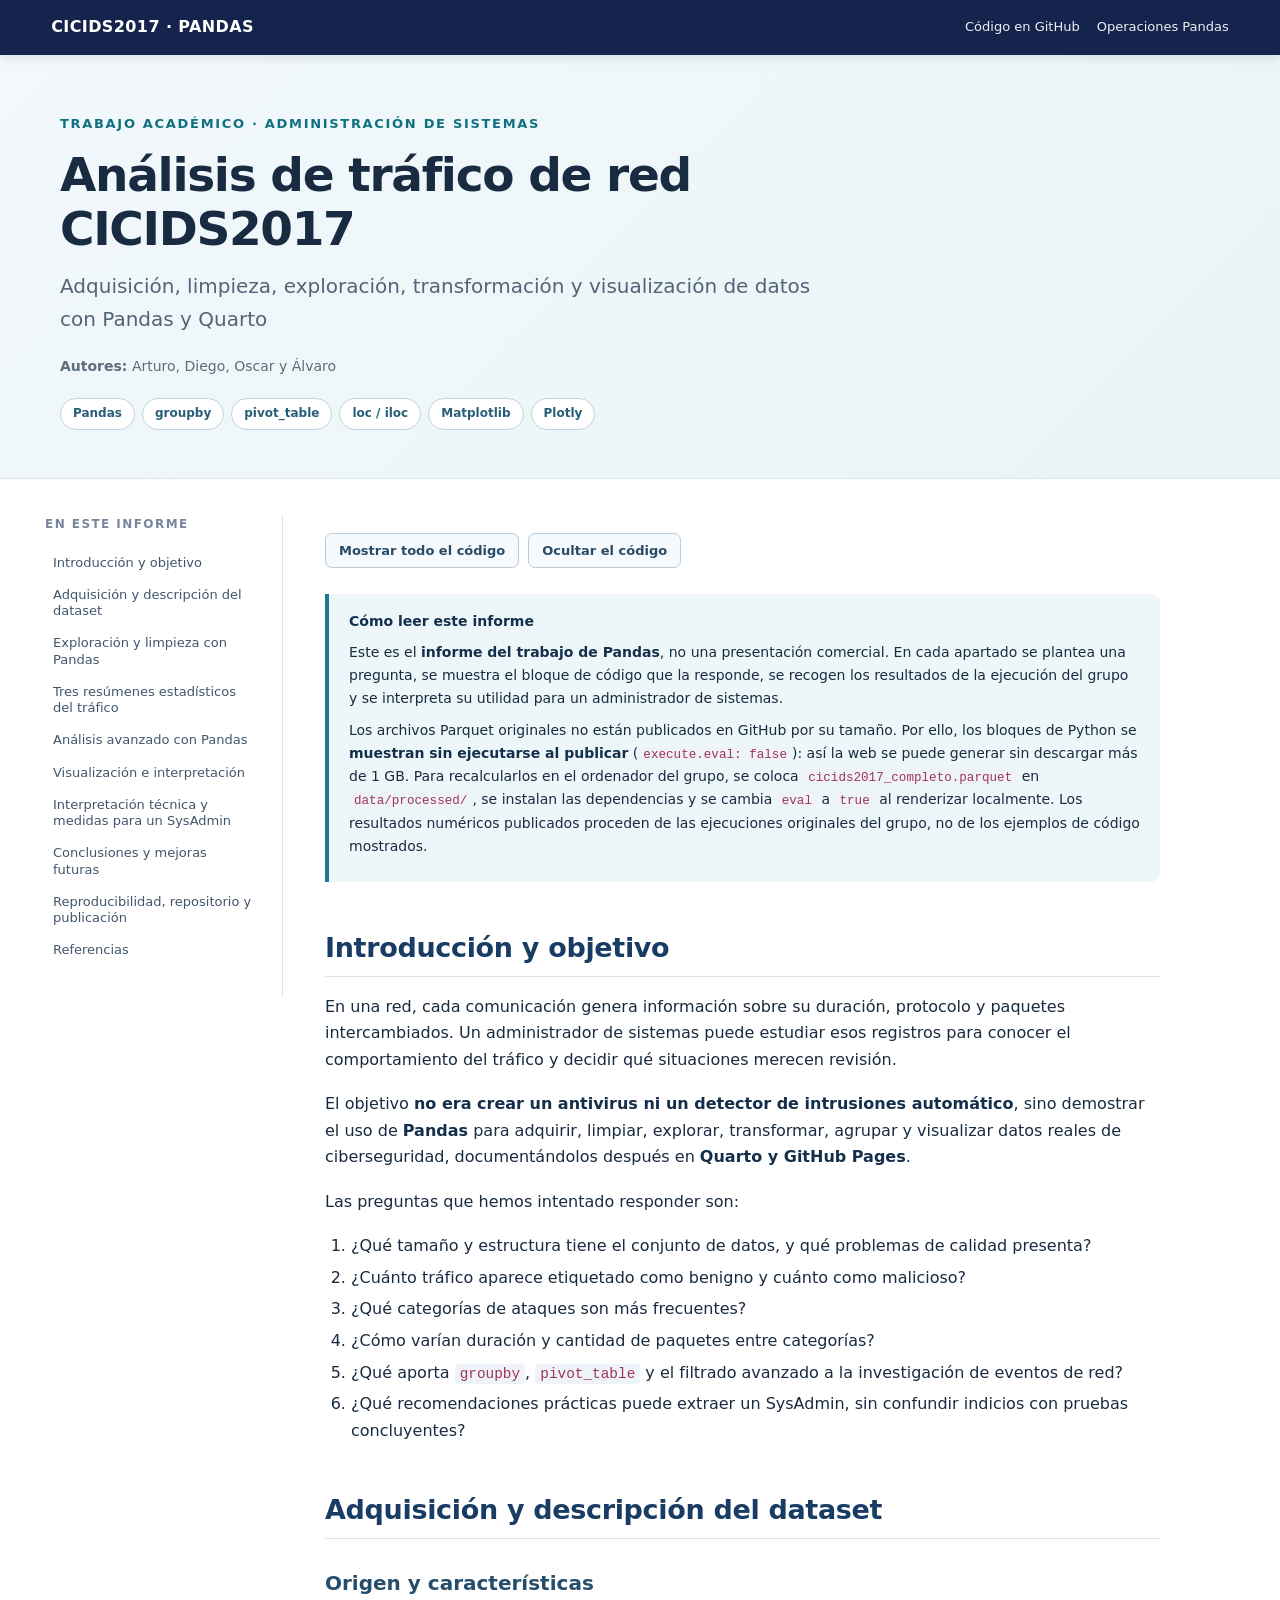
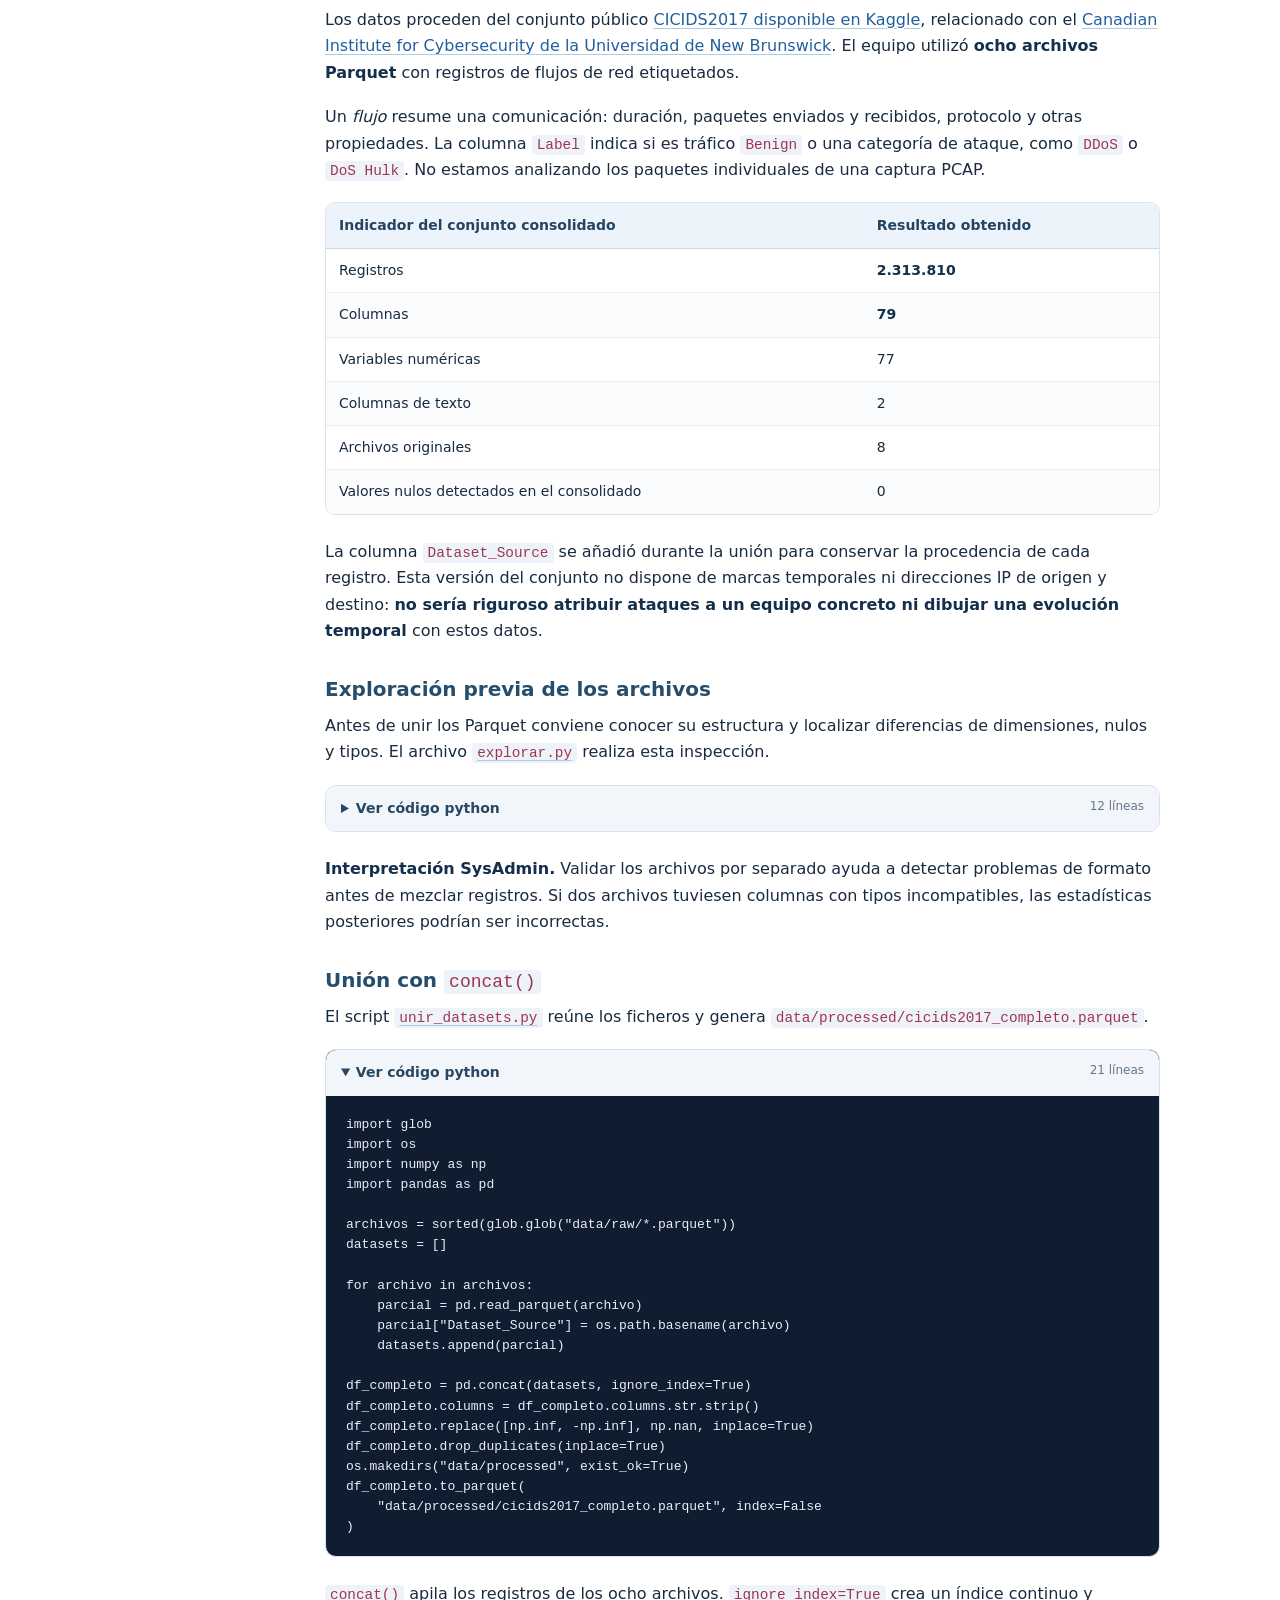
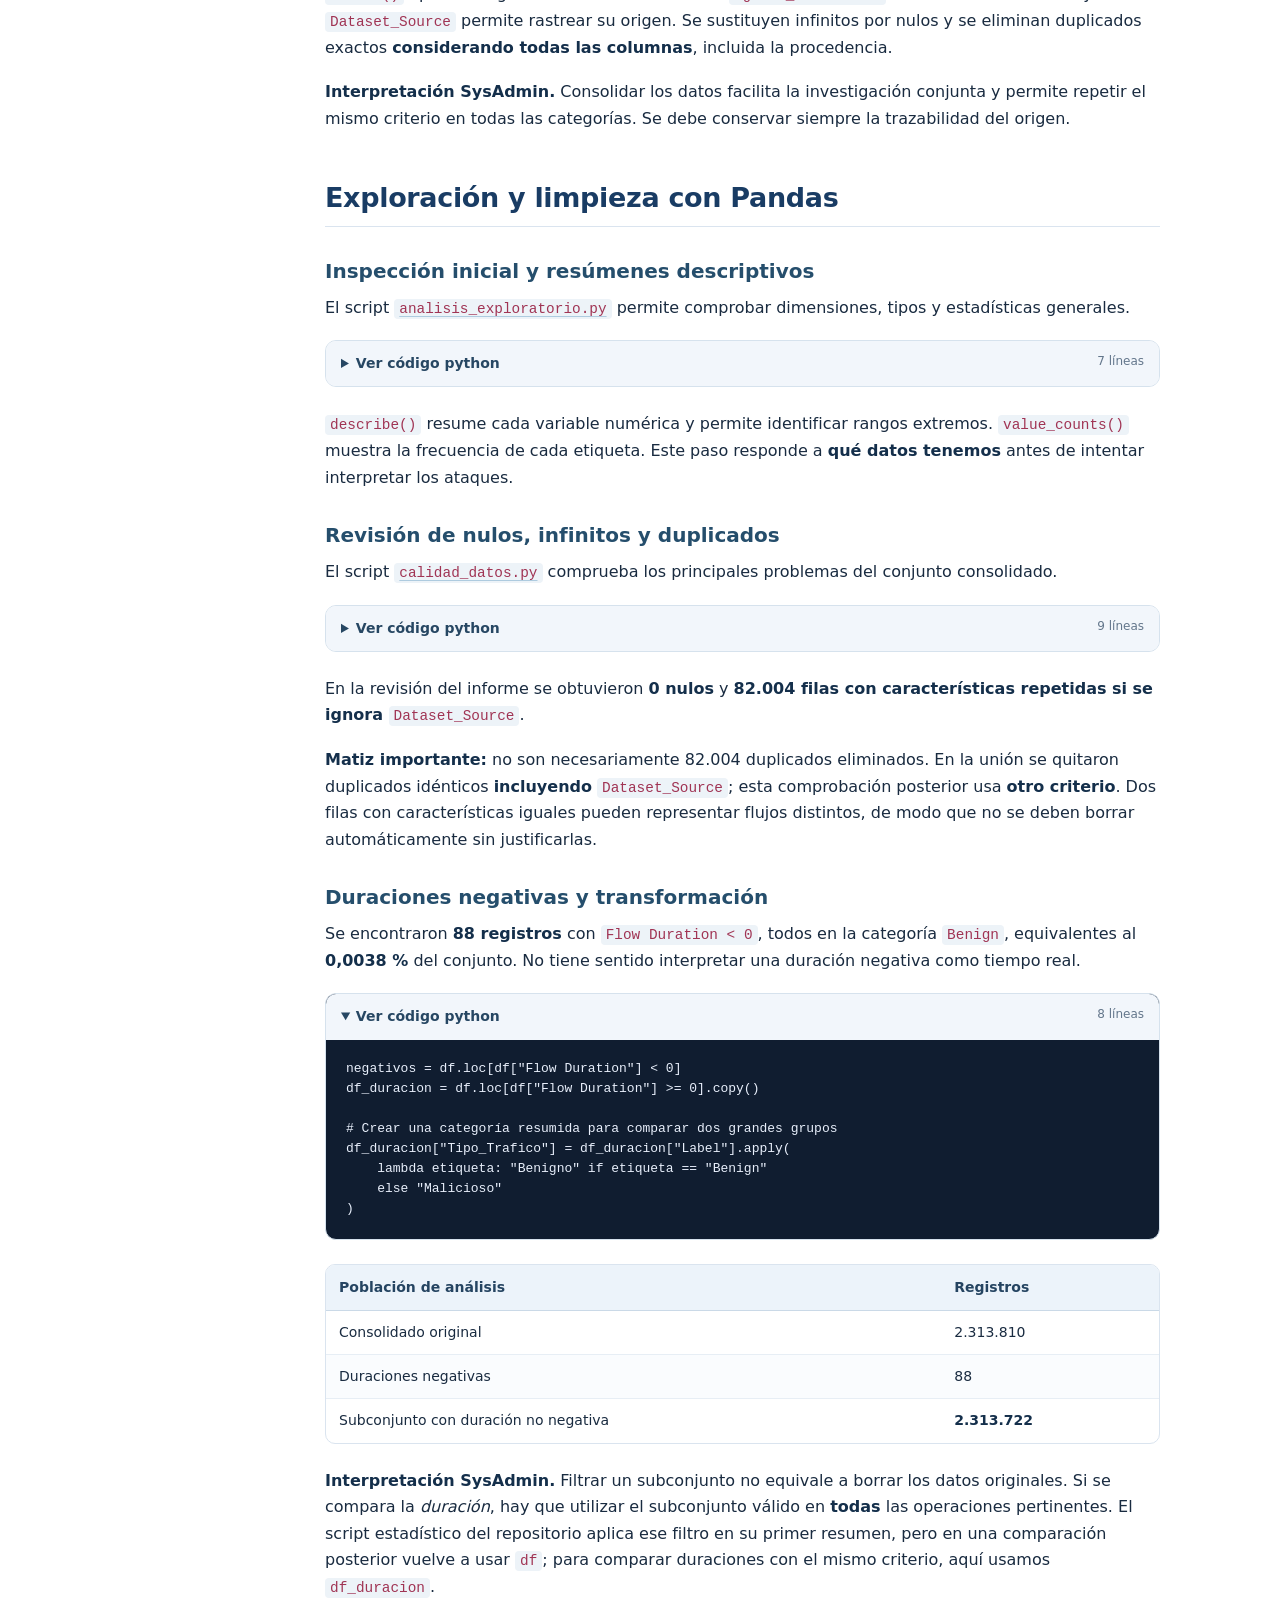
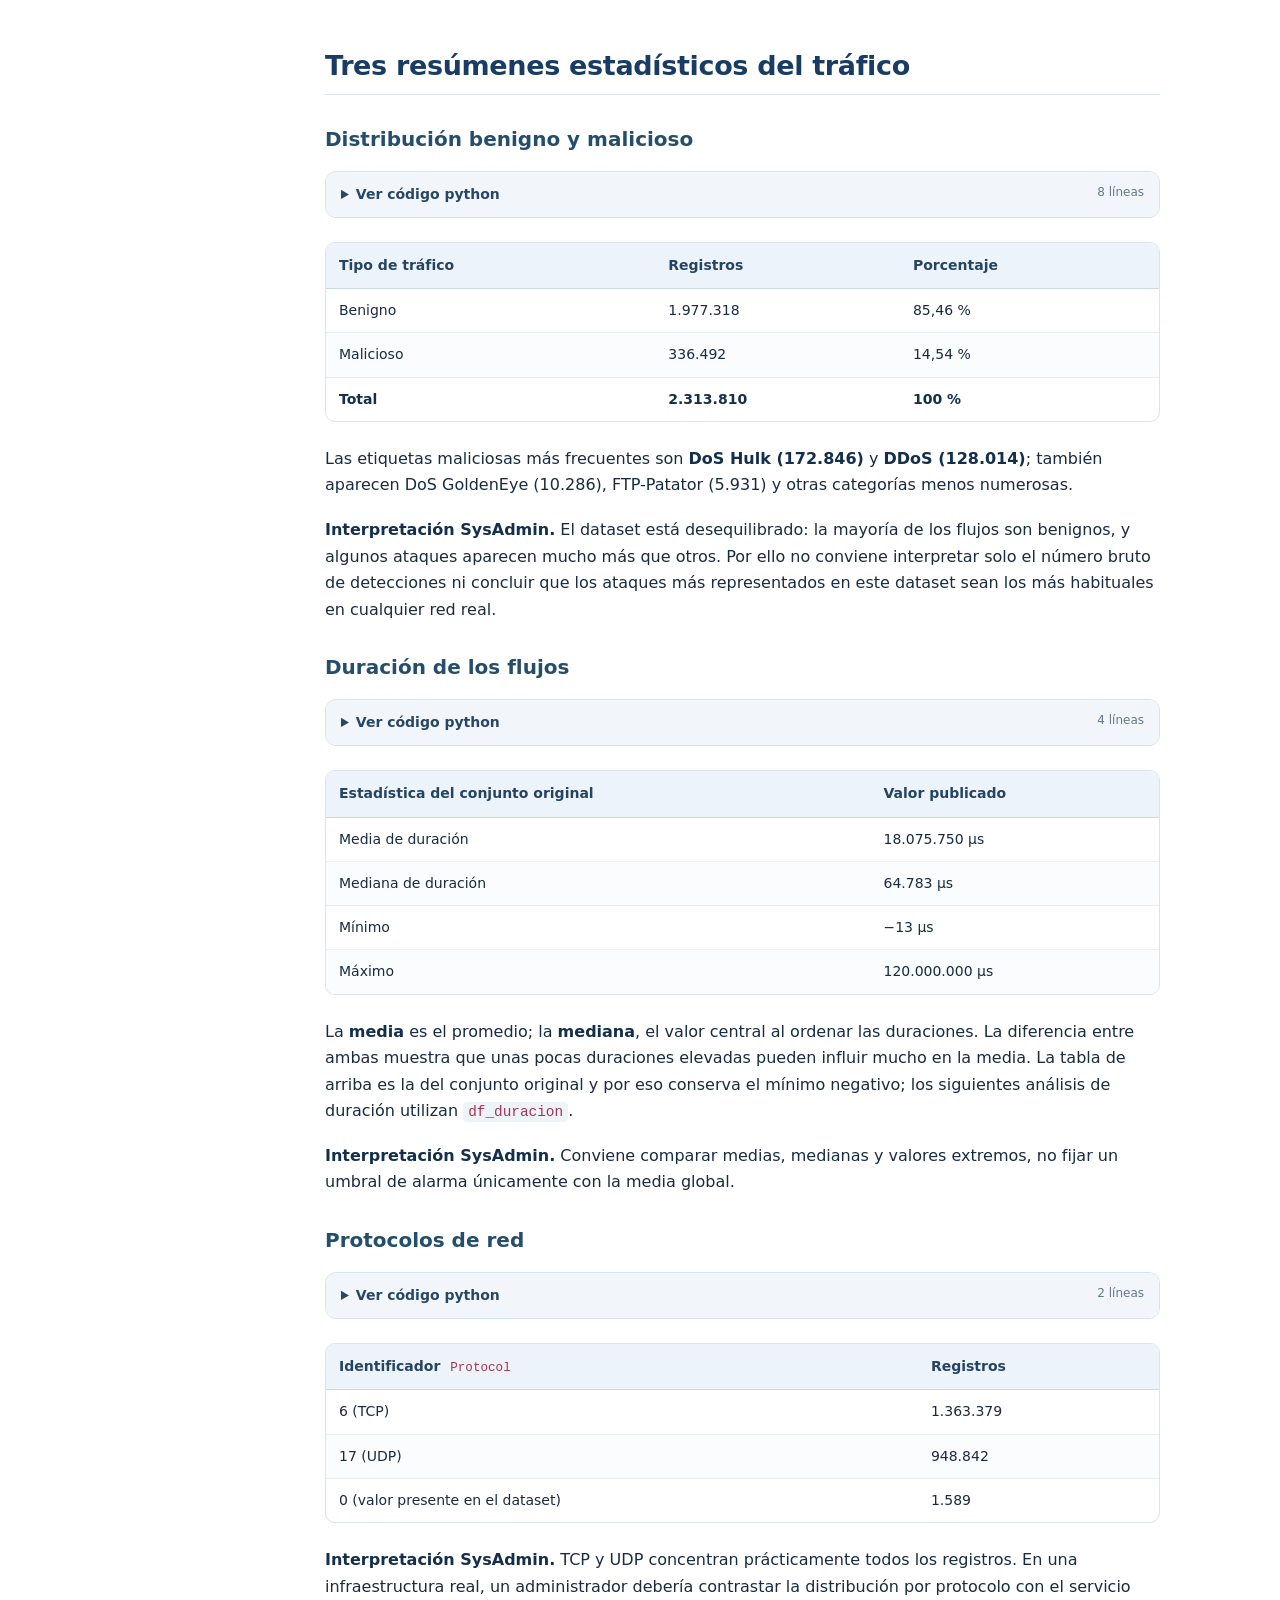
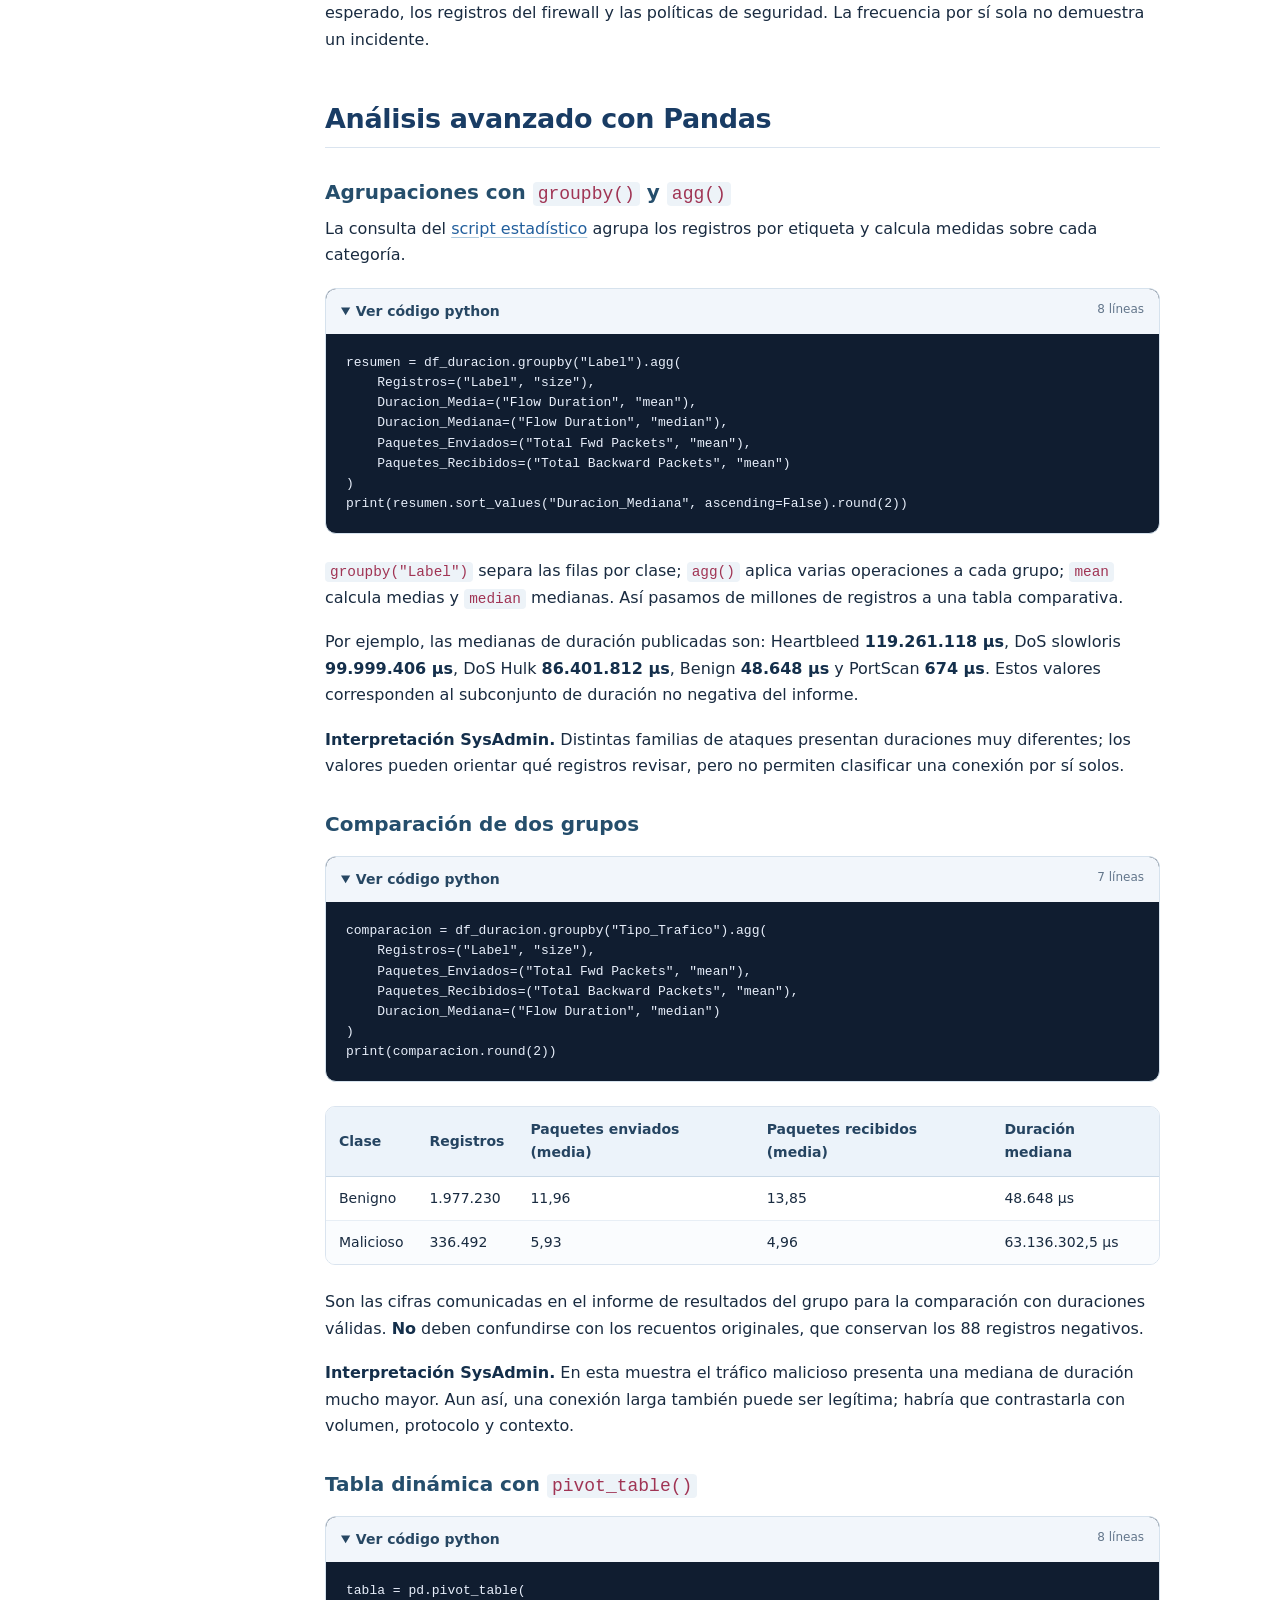
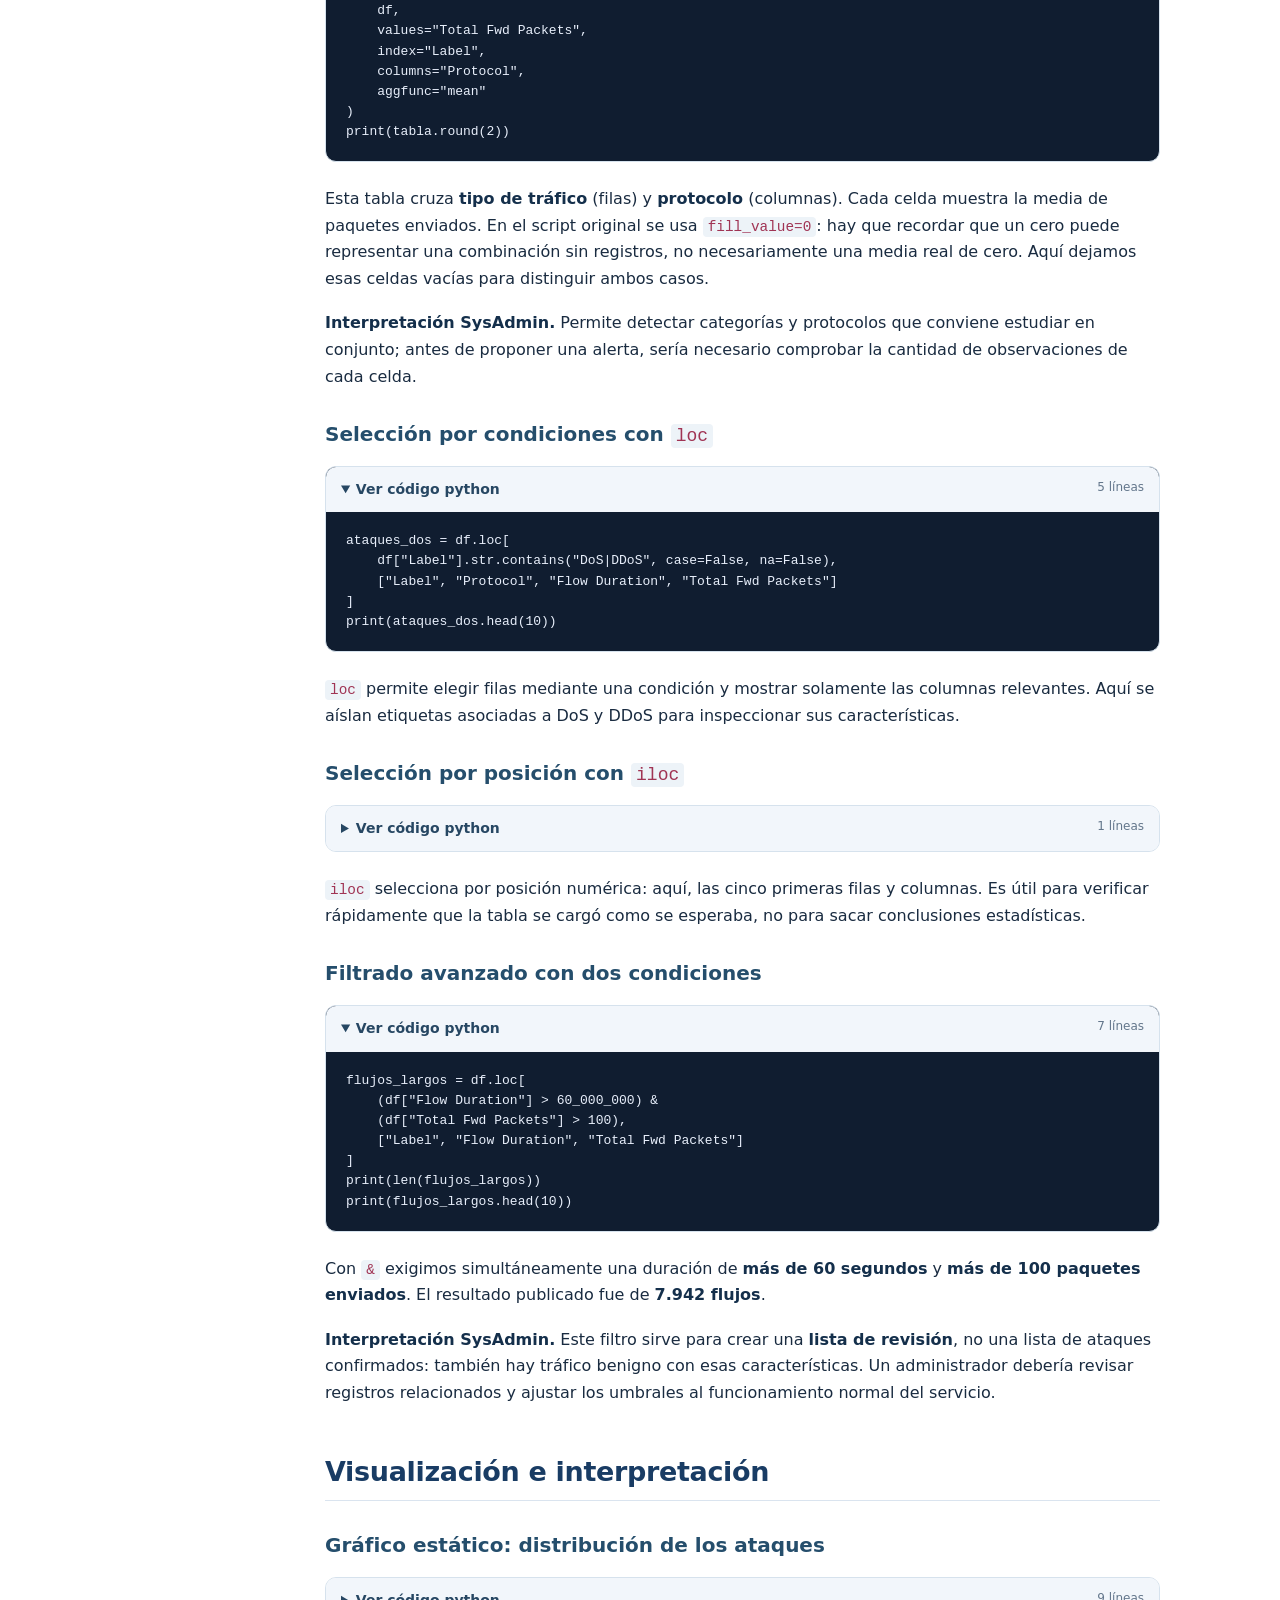
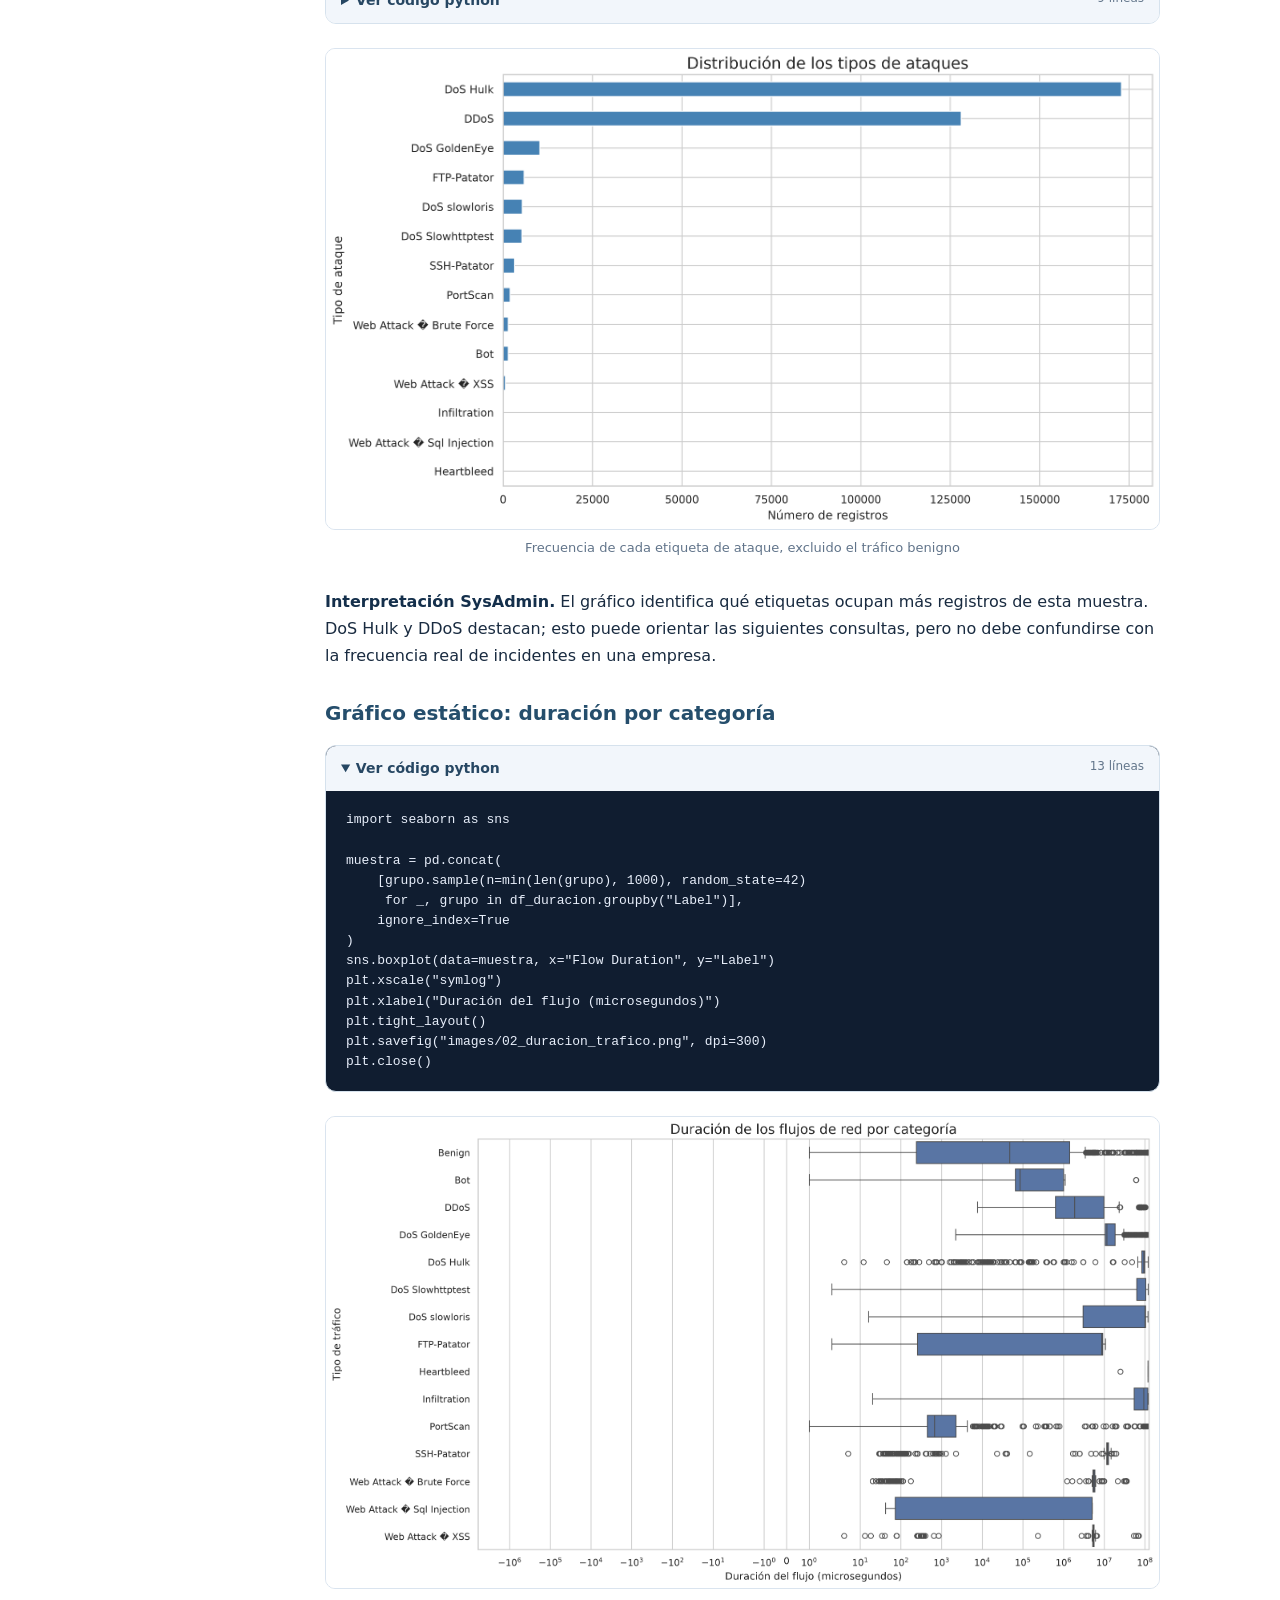
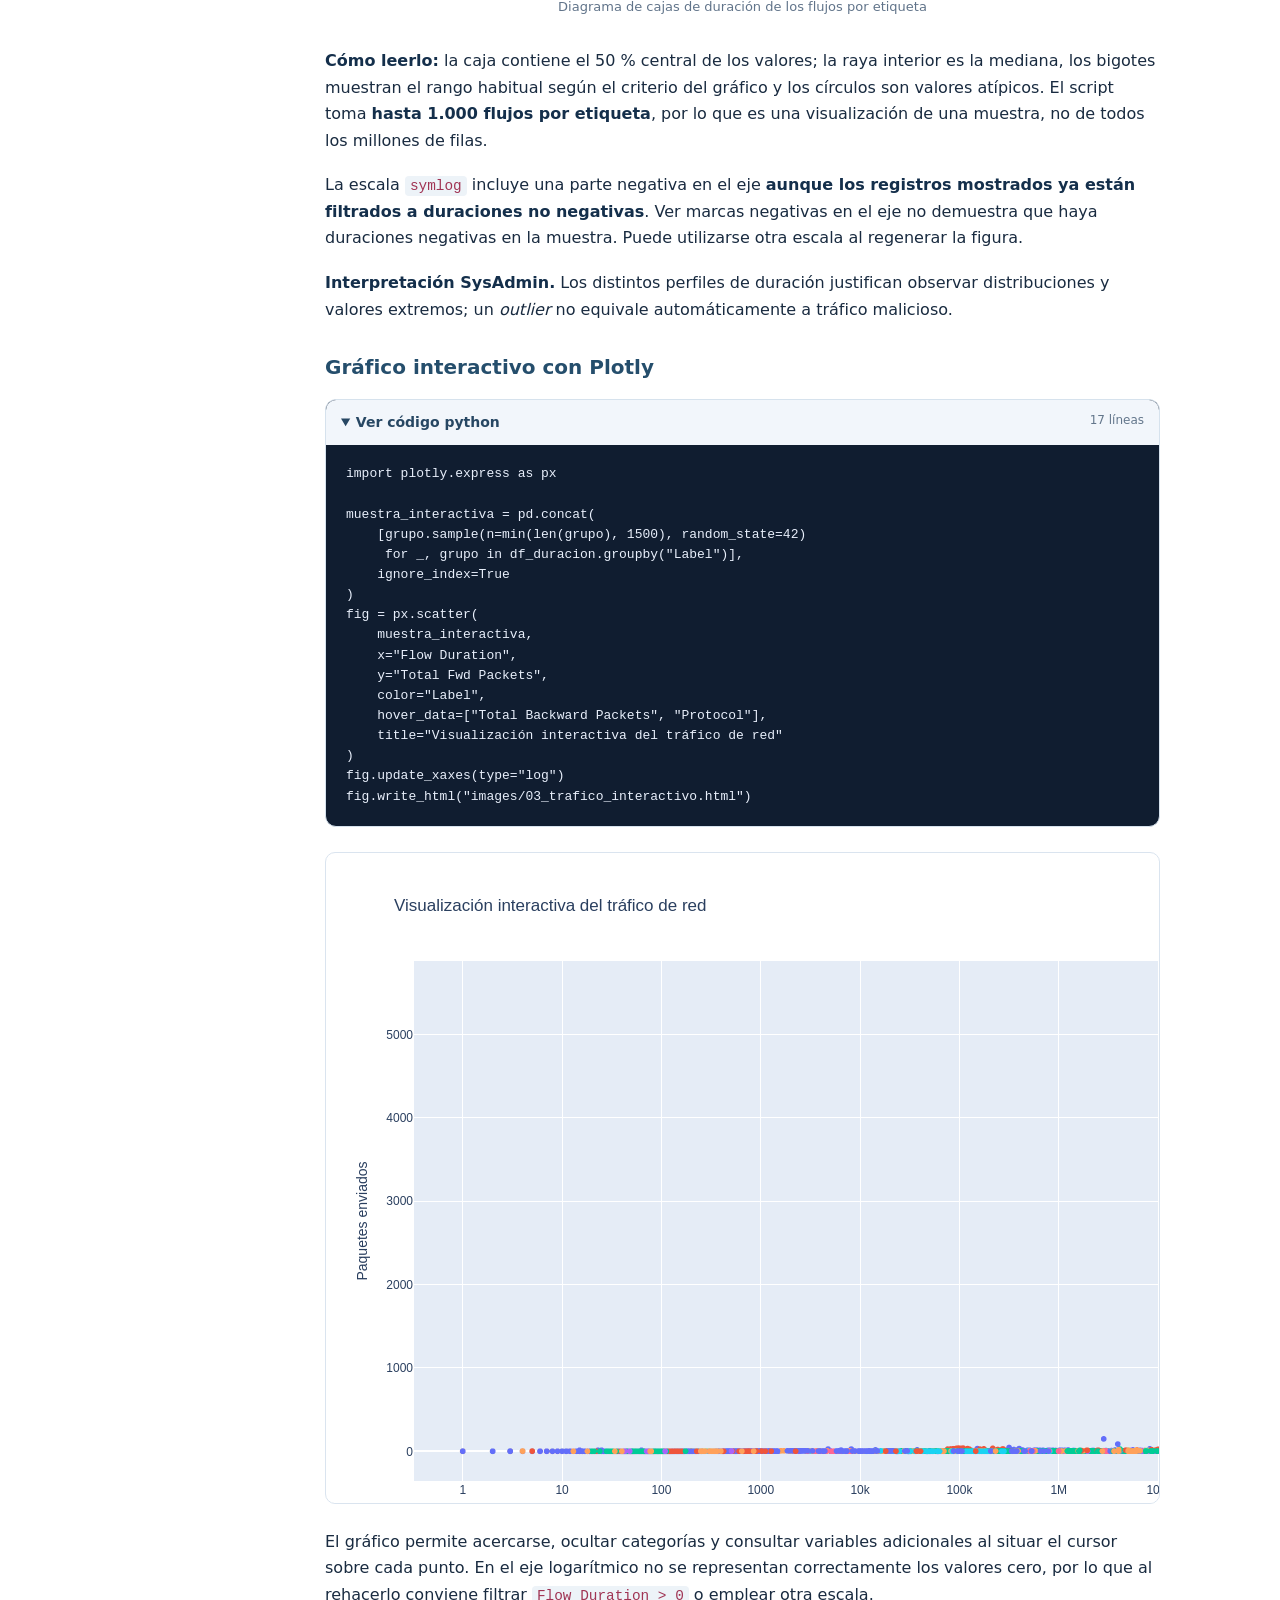
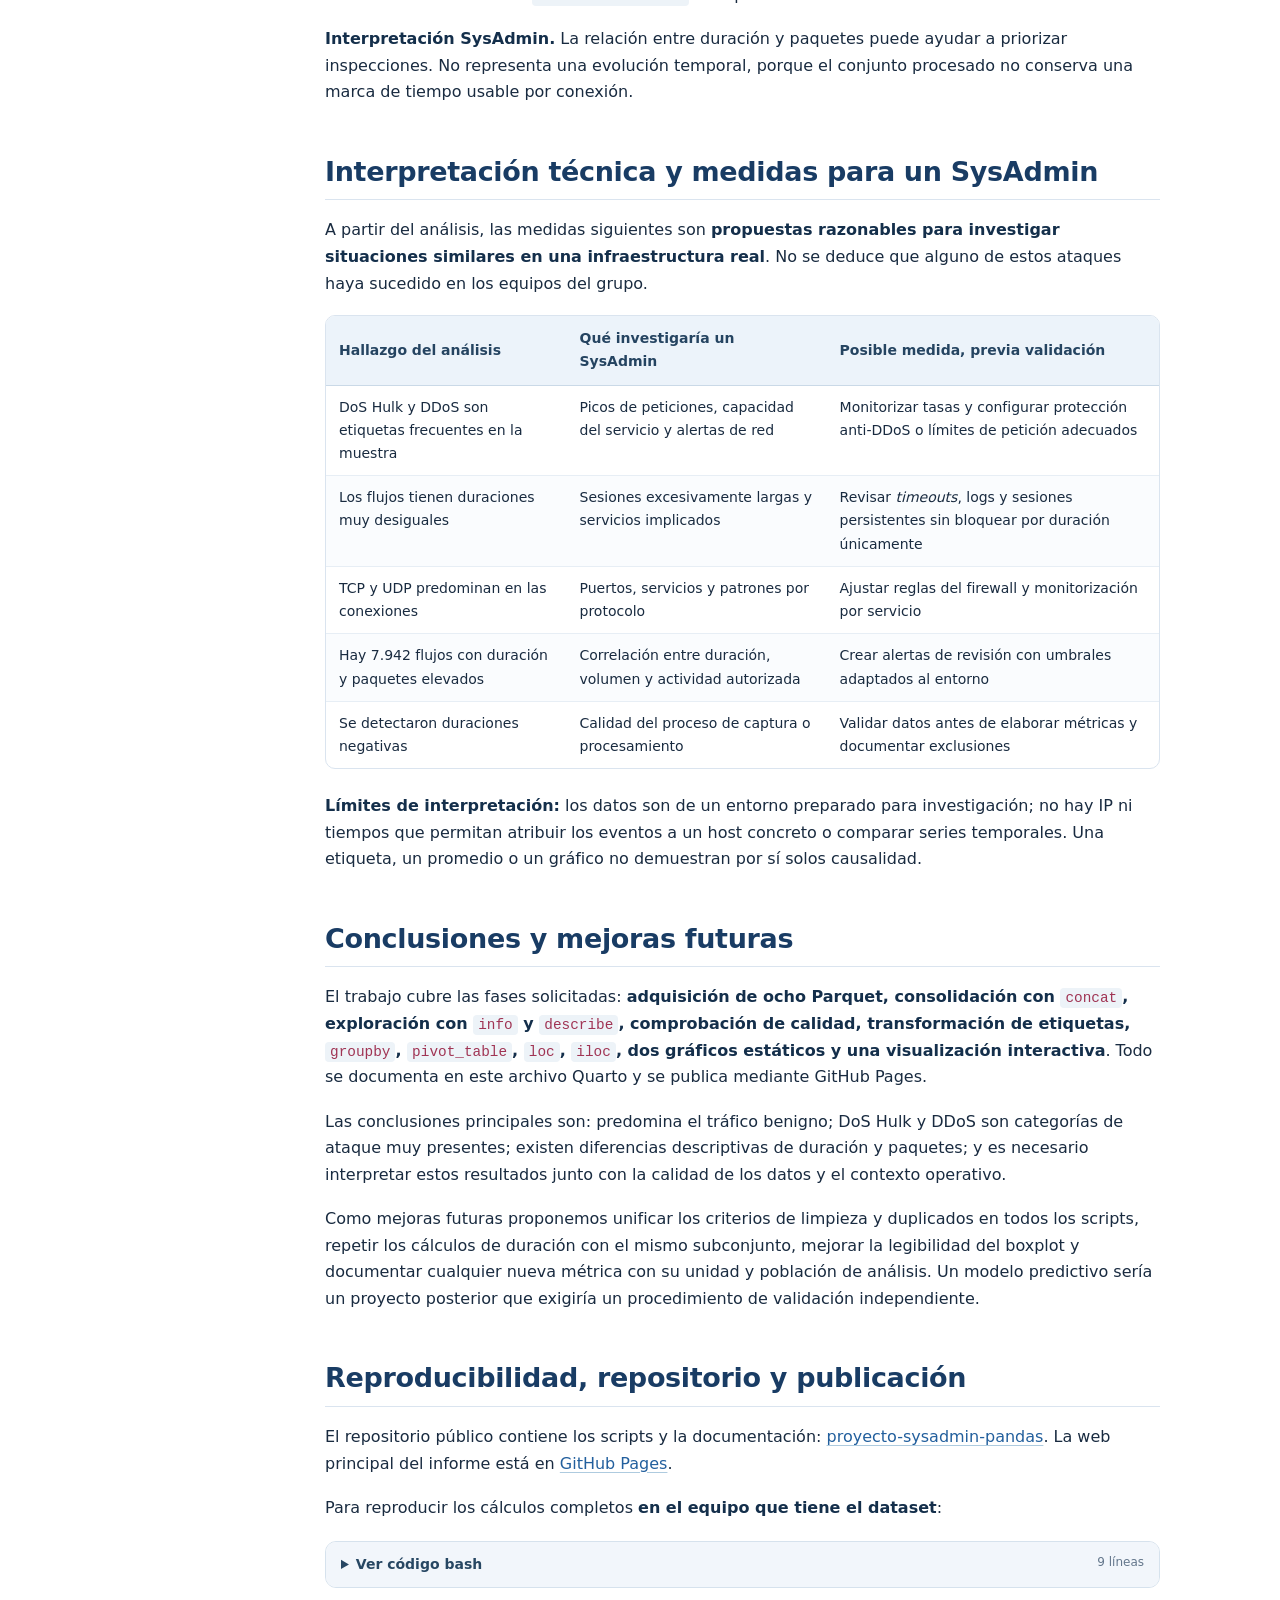
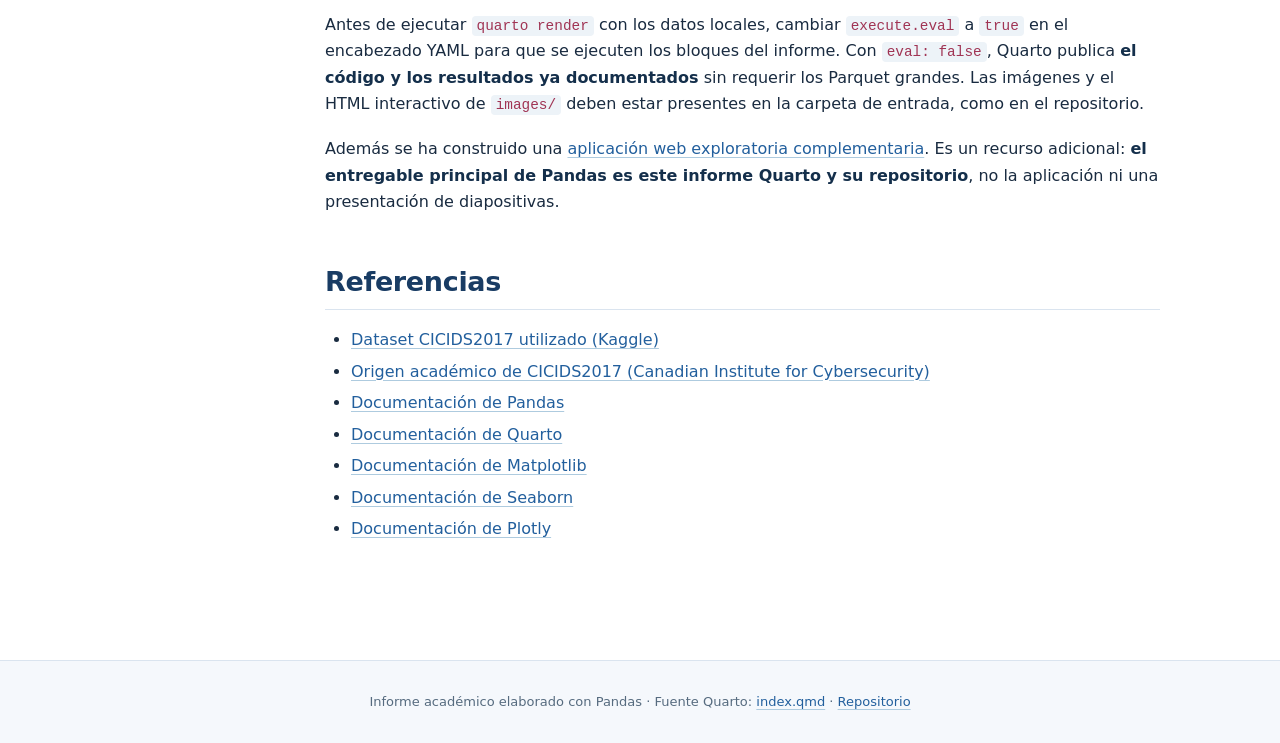
==== commit cbbd1c76: "Corregir títulos duplicados y mostrar autores reales en GitHub Pages" ====
--- a/docs/index.html
+++ b/docs/index.html
@@ -2,7 +2,8 @@
 <html lang="es"><head>
 <meta charset="utf-8"><meta name="viewport" content="width=device-width,initial-scale=1">
 <meta name="description" content="Informe de Pandas y Quarto: análisis de tráfico CICIDS2017 con código, tablas, gráficos e interpretación para administración de sistemas.">
-<title>Análisis del tráfico CICIDS2017 · Trabajo de Pandas</title>
+<title>Análisis del tráfico CICIDS2017 · Arturo, Diego, Oscar y Álvaro</title>
+<meta name="author" content="Arturo, Diego, Oscar y Álvaro">
 <style>
 :root{--navy:#14244c;--ink:#192b40;--blue:#225f9d;--muted:#61748a;--border:#dae4ef;--pale:#f5f8fc;--accent:#007c87}
 *{box-sizing:border-box}html{scroll-behavior:smooth}body{margin:0;color:var(--ink);background:#fff;font:16px/1.66 system-ui,-apple-system,"Segoe UI",Roboto,Arial,sans-serif}
@@ -41,7 +42,7 @@
 @media(max-width:960px){.layout{grid-template-columns:1fr;max-width:850px;padding:22px 19px 60px}.sidebar{display:none}.hero{padding:38px 19px}.topbar{padding:13px 17px}.nav-right{gap:9px}.nav-right a{font-size:12px}main h2{font-size:24px}}
 </style></head>
 <body><header class="topbar"><a class="logo" href="./">CICIDS2017 · PANDAS</a><nav class="nav-right"><a href="https://github.com/oscarfh1998/proyecto-sysadmin-pandas" target="_blank" rel="noopener">Código en GitHub</a><a href="#analisis-avanzado-con-pandas">Operaciones Pandas</a></nav></header>
-<section class="hero"><div class="hero-inner"><div class="eyebrow">Trabajo académico · Administración de Sistemas</div><h1>Análisis de tráfico de red CICIDS2017</h1><p class="subtitle">Adquisición, limpieza, exploración, transformación y visualización de datos con Pandas y Quarto</p><p class="authors">Arturo · Diego · Oscar · Álvaro</p><div class="chips"><span class="chip">Pandas</span><span class="chip">groupby</span><span class="chip">pivot_table</span><span class="chip">loc / iloc</span><span class="chip">Matplotlib</span><span class="chip">Plotly</span></div></div></section>
+<section class="hero"><div class="hero-inner"><div class="eyebrow">Trabajo académico · Administración de Sistemas</div><h1>Análisis de tráfico de red CICIDS2017</h1><p class="subtitle">Adquisición, limpieza, exploración, transformación y visualización de datos con Pandas y Quarto</p><p class="authors"><strong>Autores:</strong> Arturo, Diego, Oscar y Álvaro</p><div class="chips"><span class="chip">Pandas</span><span class="chip">groupby</span><span class="chip">pivot_table</span><span class="chip">loc / iloc</span><span class="chip">Matplotlib</span><span class="chip">Plotly</span></div></div></section>
 <div class="layout"><aside class="sidebar"><h2>En este informe</h2><a href="#introduccion-y-objetivo">Introducción y objetivo</a><a href="#adquisicion-y-descripcion-del-dataset">Adquisición y descripción del dataset</a><a href="#exploracion-y-limpieza-con-pandas">Exploración y limpieza con Pandas</a><a href="#tres-resumenes-estadisticos-del-trafico">Tres resúmenes estadísticos del tráfico</a><a href="#analisis-avanzado-con-pandas">Análisis avanzado con Pandas</a><a href="#visualizacion-e-interpretacion">Visualización e interpretación</a><a href="#interpretacion-tecnica-y-medidas-para-un-sysadmin">Interpretación técnica y medidas para un SysAdmin</a><a href="#conclusiones-y-mejoras-futuras">Conclusiones y mejoras futuras</a><a href="#reproducibilidad-repositorio-y-publicacion">Reproducibilidad, repositorio y publicación</a><a href="#referencias">Referencias</a></aside><main>
 <div class="controls"><button type="button" onclick="document.querySelectorAll('details.code-fold').forEach(el=>el.open=true)">Mostrar todo el código</button><button type="button" onclick="document.querySelectorAll('details.code-fold').forEach(el=>el.open=false)">Ocultar el código</button></div>
 <aside class="notice"><strong>Cómo leer este informe</strong>
@@ -136,7 +137,7 @@
 <div class="table-wrap"><table><thead><tr><th>Población de análisis</th><th>Registros</th></tr></thead><tbody><tr><td>Consolidado original</td><td>2.313.810</td></tr><tr><td>Duraciones negativas</td><td>88</td></tr><tr><td>Subconjunto con duración no negativa</td><td><strong>2.313.722</strong></td></tr></tbody></table></div>
 <p><strong>Interpretación SysAdmin.</strong> Filtrar un subconjunto no equivale a borrar los datos originales. Si se compara la <em>duración</em>, hay que utilizar el subconjunto válido en <strong>todas</strong> las operaciones pertinentes. El script estadístico del repositorio aplica ese filtro en su primer resumen, pero en una comparación posterior vuelve a usar <code>df</code>; para comparar duraciones con el mismo criterio, aquí usamos <code>df_duracion</code>.</p>
 <h2 id="tres-resumenes-estadisticos-del-trafico">Tres resúmenes estadísticos del tráfico</h2>
-<h3 id="resumen-1-distribucion-benigno-y-malicioso">Resumen 1. Distribución benigno y malicioso</h3>
+<h3 id="resumen-1-distribucion-benigno-y-malicioso">Distribución benigno y malicioso</h3>
 <details class="code-fold"><summary>Ver código python <span class="code-label">8 líneas</span></summary><pre><code class="language-python">conteo_etiquetas = df[&quot;Label&quot;].value_counts()
 tipo = df[&quot;Label&quot;].apply(
     lambda x: &quot;Benigno&quot; if x == &quot;Benign&quot; else &quot;Malicioso&quot;
@@ -148,7 +149,7 @@
 <div class="table-wrap"><table><thead><tr><th>Tipo de tráfico</th><th>Registros</th><th>Porcentaje</th></tr></thead><tbody><tr><td>Benigno</td><td>1.977.318</td><td>85,46 %</td></tr><tr><td>Malicioso</td><td>336.492</td><td>14,54 %</td></tr><tr><td><strong>Total</strong></td><td><strong>2.313.810</strong></td><td><strong>100 %</strong></td></tr></tbody></table></div>
 <p>Las etiquetas maliciosas más frecuentes son <strong>DoS Hulk (172.846)</strong> y <strong>DDoS (128.014)</strong>; también aparecen DoS GoldenEye (10.286), FTP-Patator (5.931) y otras categorías menos numerosas.</p>
 <p><strong>Interpretación SysAdmin.</strong> El dataset está desequilibrado: la mayoría de los flujos son benignos, y algunos ataques aparecen mucho más que otros. Por ello no conviene interpretar solo el número bruto de detecciones ni concluir que los ataques más representados en este dataset sean los más habituales en cualquier red real.</p>
-<h3 id="resumen-2-duracion-de-los-flujos">Resumen 2. Duración de los flujos</h3>
+<h3 id="resumen-2-duracion-de-los-flujos">Duración de los flujos</h3>
 <details class="code-fold"><summary>Ver código python <span class="code-label">4 líneas</span></summary><pre><code class="language-python">print(df[&quot;Flow Duration&quot;].describe())       # Vista original
 print(df_duracion[&quot;Flow Duration&quot;].agg(      # Vista válida
     [&quot;count&quot;, &quot;mean&quot;, &quot;median&quot;, &quot;min&quot;, &quot;max&quot;]
@@ -156,7 +157,7 @@
 <div class="table-wrap"><table><thead><tr><th>Estadística del conjunto original</th><th>Valor publicado</th></tr></thead><tbody><tr><td>Media de duración</td><td>18.075.750 µs</td></tr><tr><td>Mediana de duración</td><td>64.783 µs</td></tr><tr><td>Mínimo</td><td>−13 µs</td></tr><tr><td>Máximo</td><td>120.000.000 µs</td></tr></tbody></table></div>
 <p>La <strong>media</strong> es el promedio; la <strong>mediana</strong>, el valor central al ordenar las duraciones. La diferencia entre ambas muestra que unas pocas duraciones elevadas pueden influir mucho en la media. La tabla de arriba es la del conjunto original y por eso conserva el mínimo negativo; los siguientes análisis de duración utilizan <code>df_duracion</code>.</p>
 <p><strong>Interpretación SysAdmin.</strong> Conviene comparar medias, medianas y valores extremos, no fijar un umbral de alarma únicamente con la media global.</p>
-<h3 id="resumen-3-protocolos-de-red">Resumen 3. Protocolos de red</h3>
+<h3 id="resumen-3-protocolos-de-red">Protocolos de red</h3>
 <details class="code-fold"><summary>Ver código python <span class="code-label">2 líneas</span></summary><pre><code class="language-python">protocolos = df[&quot;Protocol&quot;].value_counts()
 print(protocolos)</code></pre></details>
 <div class="table-wrap"><table><thead><tr><th>Identificador <code>Protocol</code></th><th>Registros</th></tr></thead><tbody><tr><td>6 (TCP)</td><td>1.363.379</td></tr><tr><td>17 (UDP)</td><td>948.842</td></tr><tr><td>0 (valor presente en el dataset)</td><td>1.589</td></tr></tbody></table></div>
@@ -218,7 +219,7 @@
 <p>Con <code>&amp;</code> exigimos simultáneamente una duración de <strong>más de 60 segundos</strong> y <strong>más de 100 paquetes enviados</strong>. El resultado publicado fue de <strong>7.942 flujos</strong>.</p>
 <p><strong>Interpretación SysAdmin.</strong> Este filtro sirve para crear una <strong>lista de revisión</strong>, no una lista de ataques confirmados: también hay tráfico benigno con esas características. Un administrador debería revisar registros relacionados y ajustar los umbrales al funcionamiento normal del servicio.</p>
 <h2 id="visualizacion-e-interpretacion">Visualización e interpretación</h2>
-<h3 id="grafico-estatico-1-distribucion-de-los-ataques">Gráfico estático 1. Distribución de los ataques</h3>
+<h3 id="grafico-estatico-1-distribucion-de-los-ataques">Gráfico estático: distribución de los ataques</h3>
 <details class="code-fold"><summary>Ver código python <span class="code-label">9 líneas</span></summary><pre><code class="language-python">import matplotlib.pyplot as plt
 
 ataques = df[&quot;Label&quot;].value_counts().drop(&quot;Benign&quot;, errors=&quot;ignore&quot;)
@@ -230,7 +231,7 @@
 plt.close()</code></pre></details>
 <figure><img src="images/01_distribucion_ataques.png" alt="Frecuencia de cada etiqueta de ataque, excluido el tráfico benigno" loading="lazy"><figcaption>Frecuencia de cada etiqueta de ataque, excluido el tráfico benigno</figcaption></figure>
 <p><strong>Interpretación SysAdmin.</strong> El gráfico identifica qué etiquetas ocupan más registros de esta muestra. DoS Hulk y DDoS destacan; esto puede orientar las siguientes consultas, pero no debe confundirse con la frecuencia real de incidentes en una empresa.</p>
-<h3 id="grafico-estatico-2-duracion-por-categoria">Gráfico estático 2. Duración por categoría</h3>
+<h3 id="grafico-estatico-2-duracion-por-categoria">Gráfico estático: duración por categoría</h3>
 <details class="code-fold" open><summary>Ver código python <span class="code-label">13 líneas</span></summary><pre><code class="language-python">import seaborn as sns
 
 muestra = pd.concat(
